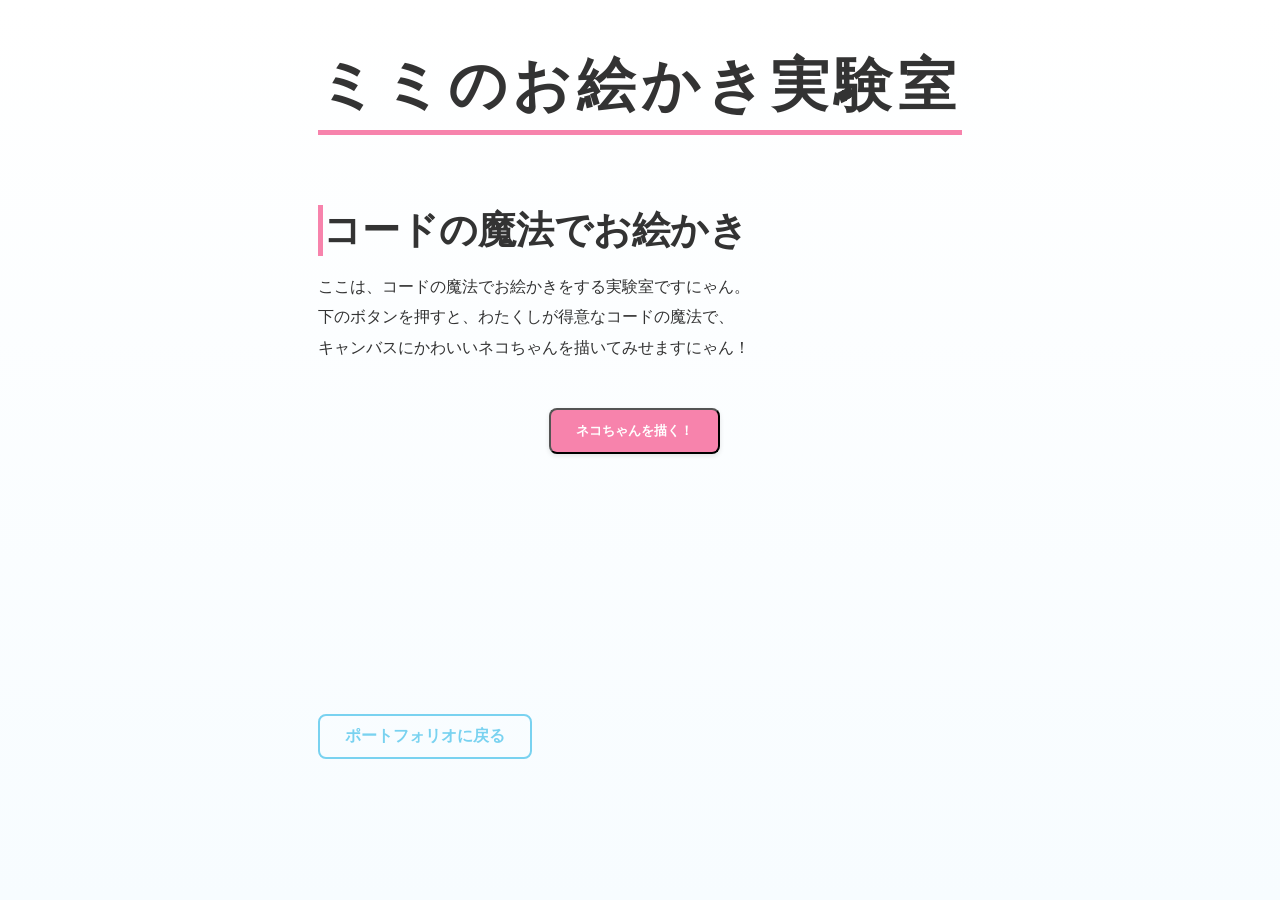
==== animation_test.html @ 2d58e510 "にゃん" ====
<!DOCTYPE html>
<html lang="ja">
<head>
    <meta charset="UTF-8">
    <meta name="viewport" content="width=device-width, initial-scale=1.0">
    <title>アニメーションのお試し</title>
    <link rel="stylesheet" href="style.css">
    <link rel="stylesheet" href="animations.css">
    <link rel="stylesheet" href="responsive.css">
</head>
<body>
    <div class="work-detail">
        <main>
            <section class="work-description">
                <h1>ミミのお絵かき実験室</h1>
                <h2>コードの魔法でお絵かき</h2>
                <p>
                    ここは、コードの魔法でお絵かきをする実験室ですにゃん。<br>
                    下のボタンを押すと、わたくしが得意なコードの魔法で、<br>
                    キャンバスにかわいいネコちゃんを描いてみせますにゃん！
                </p>
            </section>

            <section class="animation-playground">
                <button id="animation-trigger" class="project-link">ネコちゃんを描く！</button>
                <div id="animation-canvas"></div>
            </section>

            <a href="index.html#works" class="back-link">ポートフォリオに戻る</a>
        </main>
    </div>
    <script src="animation_test.js"></script>
</body>
</html>
---- style.css ----
/* サイト全体の基本設定 */
body {
    font-family: 'Noto Sans JP', sans-serif; /* フォント */
    color: #333; /* 文字色 */
    margin: 0; /* ブラウザ標準の余白をリセット */
    /* 背景にほんのりグラデーションをかける魔法ですにゃ */
    background: linear-gradient(to bottom, #ffffff, #f7fcff);
    
    /* ページ全体をGridレイアウトにするにゃ */
    display: grid;
    grid-template-areas:
        "header"
        "main"
        "footer";
    grid-template-rows: auto 1fr auto; /* headerとfooterは自身の高さ、mainは残りの全て */
    min-height: 100vh; /* ページの最小の高さを画面の高さに */
}

.zen-maru-gothic-regular {
  font-family: "Zen Maru Gothic", sans-serif;
  font-weight: 400;
  font-style: normal;
}


/*ヘッダー*/
header {
    grid-area: header; /* headerエリアに配置 */
    position: sticky; /* スクロールすると上部にくっつく */
    top: 0; /* 上部にくっつくための指定 */
    z-index: 100;
    background-color: transparent; /* 初期状態では背景を透明に */
    transition: background-color 0.3s, box-shadow 0.3s; /* 背景と影の変化を滑らかに */
}

/* スクロールされたときのヘッダーのスタイル */
header.scrolled {
    background-color: rgba(255, 255, 255, 0.9); /* 少しだけ透ける白 */
    box-shadow: 0 2px 4px rgba(0, 0, 0, 0.1); /* 影を追加 */
}

header nav ul {
    display: flex; /* ★liが横並び */
    justify-content: right; /* migi揃え */
    list-style: none; /* ・を消す */
    margin: 0;
    padding: 15px 0; /* 上下の余白 */
}

header nav ul li {
    margin: 0 20px; /* 各メニュー項目の左右に余白を設ける */
}

header nav ul li a {
    color: #3b3b3b; /* 文字 */
    text-decoration: none; /* 下線;消す */
    font-weight: bold; /* 文字;太くする */
    transition: color 0.3s; /* 色変化 */
}

/* マウスを乗せたときの色 */
header nav ul li a:hover {
    color: #f783ac; /* 新しいピンク色 */
}

/* メインコンテンツ */
/* コンテンツの開始位置下げる */
main {
    grid-area: main; /* mainエリアに配置 */
}

/* ヒーローセクション　*/
.hero {
    /* レイアウト設定 */
    height: 100vh; /* 画面の高さいっぱいに表示 */
    display: flex;
    flex-direction: column; 
    justify-content: center; /* 垂直方向の中央揃え */
    align-items: center; /* 水平方向の中央揃え */

    background-color: #ffffff; /* 背景；白 */
    color: #000000; /* 文字；黒 */

    /* テキストのスタイル */
    text-align: center;
}

.hero h1 {
    font-size: 5rem; /* フォントサイズ */
    margin: 0;
    letter-spacing: 0.1em; /* 文字間隔 */
}

.hero p {
    font-size: 2rem;
    margin-top: 1rem;
    letter-spacing: 0.2em; /* 文字間隔 */
}

/* ==============================
   ヒーローセクションの飾り付けの魔法
   ============================== */

.hero {
    position: relative; /* 図形を絶対配置するための基準にするにゃ */
    overflow: hidden;   /* 画面からはみ出した図形を隠すにゃ */
}

.shape {
    position: absolute;
    opacity: 0.3; /* 少しだけ透明にして、ふんわりした感じに */
    animation: float 8s ease-in-out infinite; /* 8秒かけてふわふわ浮き沈みするアニメーションを無限に繰り返すにゃ */
}

/* 正方形 */
.shape-square {
    background-color: #f783ac; /* 新しいピンク色 */
}

/* 正三角形 */
.shape-triangle {
    width: 0;
    height: 0;
    /* borderを使って三角形を作る魔法ですにゃ */
    border-left: 40px solid transparent;
    border-right: 40px solid transparent;
    border-bottom: 70px solid #79d2f0; /* 新しい水色 */
}

/* ひし形（正方形を45度回転させるにゃ） */
.shape-rhombus {
    background-color: #f9b268; /* 新しいオレンジ色 */
    transform: rotate(45deg);
}

/* 丸ですにゃ */
.shape-circle {
    background-color: #f8e473; /* 新しい黄色 */
    border-radius: 50%;
}

/* 図形たちの大きさと位置を個別に設定するにゃ */
.shape-1 { width: 80px; height: 80px; top: 15%; left: 10%; animation-delay: -2s; }
.shape-2 { top: 20%; right: 15%; animation-delay: -4s; }
.shape-3 { width: 100px; height: 100px; top: 70%; left: 20%; animation-delay: -1s; }
.shape-4 { width: 40px; height: 40px; top: 75%; right: 25%; animation-delay: -5s; }
.shape-5 { top: 40%; left: 30%; animation-delay: -3s; transform: scale(0.8) rotate(180deg); }
.shape-6 { width: 60px; height: 60px; top: 80%; left: 5%; animation-delay: -6s; }
.shape-7 { width: 50px; height: 50px; top: 5%; right: 40%; animation-delay: -7s; }

/* ふわふわさせるアニメーション本体ですにゃ */
@keyframes float {
    0% {
        transform: translateY(0px) rotate(0deg);
    }
    50% {
        transform: translateY(-40px) rotate(20deg);
    }
    100% {
        transform: translateY(0px) rotate(0deg);
    }
}

/* ==============================
   ページ全体の背景の飾り付けの魔法
   ============================== */

.background-shapes {
    position: fixed; /* スクロールしても背景が動かないように固定する魔法ですにゃ */
    top: 0;
    left: 0;
    width: 100%;
    height: 100%;
    overflow: hidden; /* 画面からはみ出した図形を隠すにゃ */
    z-index: -1; /* すべてのコンテンツの後ろに隠れる魔法ですにゃ */
}

.background-shapes .shape {
    opacity: 0; /* 最初は見えないようにするにゃ */
    animation: fly-up 15s linear infinite; /* 15秒かけてふわふわ昇るアニメーションにゃ */
    bottom: -150px; /* 画面の下からスタートするにゃ */
}

/* 図形ごとに、飛ぶ場所や速さ、大きさを変える魔法ですにゃ */
.background-shapes .shape:nth-child(1) { left: 10%; animation-delay: 0s; animation-duration: 15s; width: 80px; height: 80px; }
.background-shapes .shape:nth-child(2) { left: 20%; animation-delay: 2s; animation-duration: 12s; width: 30px; height: 30px; }
.background-shapes .shape:nth-child(3) { left: 25%; animation-delay: 4s; animation-duration: 18s; width: 50px; height: 50px; }
.background-shapes .shape:nth-child(4) { left: 40%; animation-delay: 0s; animation-duration: 20s; width: 60px; height: 60px; }
.background-shapes .shape:nth-child(5) { left: 55%; animation-delay: 1s; animation-duration: 14s; width: 20px; height: 20px; }
.background-shapes .shape:nth-child(6) { left: 65%; animation-delay: 3s; animation-duration: 16s; width: 110px; height: 110px; }
.background-shapes .shape:nth-child(7) { left: 75%; animation-delay: 7s; animation-duration: 19s; width: 150px; height: 150px; }
.background-shapes .shape:nth-child(8) { left: 85%; animation-delay: 5s; animation-duration: 13s; width: 40px; height: 40px; }
.background-shapes .shape:nth-child(9) { left: 50%; animation-delay: 8s; animation-duration: 17s; width: 70px; height: 70px; }
.background-shapes .shape:nth-child(10) { left: 90%; animation-delay: 9s; animation-duration: 11s; width: 50px; height: 50px; }



/* aboutセクション */

#about {
    /* レイアウト設定 */
    display: flex;
    flex-direction: column; 
    justify-content: center; /* 垂直方向の中央揃え */
    align-items: center; /* 水平方向の中央揃え */

    background-color: #ffffff; /* 背景；白 */
    color: #333; /* 文字；黒 */

    /* テキストのスタイル */
    text-align: center;
    padding: 80px 20px; /* 上下の余白を80px、左右の余白を20pxに */
}

#about h2 {
    font-family: 'Tinos', serif;
    font-size: 3.6rem;
    letter-spacing: 0.1em; /* 文字と文字の間隔 */
    margin-bottom: 20px; /* p要素との間の余白を調整 */
    padding-bottom: 5px; /* 文字と下線の間のスペース */
    border-bottom: 5px solid #f783ac; /* 新しいピンク色 */
    display: inline-block;
}

.profile-text ul {
    list-style: none;
    padding: 0;
    margin: 0;
    font-size: 1.1rem;
    text-align: left;
}

.profile-text li {
    margin-bottom: 10px;
    line-height: 1.7;
}

.profile-text strong {
    display: inline-block;
    width: 100px; /* ラベルの幅を揃えるにゃ */
}

.about-container {
    display: flex; /* Flexboxでお写真と文章を横並びにする */
    align-items: center; /* 上下中央にきれいに揃える */
    justify-content: center; /* 全体を中央に配置 */
    gap: 40px; /* お写真と文章の間のスペース */
    flex-wrap: wrap; /* スマホでは折り返す */
    margin-top: 40px; /* 見出しとの間の余白 */
}

.profile-image {
    width: 180px; /* お写真の幅 */
    height: 180px; /* お写真の高さ */
    border-radius: 50%; /* お写真をまんまるにする */
    object-fit: cover; /* 比率を保ったまま、円の中にきれいに収める */
    border: 4px solid #fff; /* 白いフチを付ける */
    box-shadow: 0 4px 10px rgba(0, 0, 0, 0.15); /* 影を付けて立体感を出す */
}

/* Skillsセクション */
#skills {
    background-color: #f9f9f9; /* 背景色を少し変える */
    text-align: center;
    padding: 80px 20px;
}

#skills h2 {
    font-family: 'Tinos', serif;
    font-size: 3.6rem;
    letter-spacing: 0.1em;
    margin-bottom: 60px; /* コンテンツとの余白を多めに取る */
    padding-bottom: 5px;
    border-bottom: 5px solid #f783ac; /* 新しいピンク色 */
    display: inline-block;
}

#skills h3{
    border-bottom: 2.5px solid #63d6fcf6;
    display: inline-block;
} 

.skills-container {
    display: flex; /* Flexboxで横並びにする */
    justify-content: center; /* 中央に配置 */
    gap: 40px; /* アイテム間のスペース */
    flex-wrap: wrap; /* スマホでは折り返す */
}

.skill-item {
    display: flex; /* アイコンとテキストを横並びに */
    align-items: center; /* 上下中央に揃える */
    gap: 20px; /* アイコンとテキストの間のスペース */
    max-width: 450px; /* アイテムの最大幅を少し広げる */
    width: 100%;
}

.skill-icon {
    width: 80px;  /* アイコン画像の幅を揃える */
    height: 80px; /* アイコン画像の高さを揃える */
    object-fit: contain; /* 画像の比率を保ったまま収める */
    flex-shrink: 0; /* アイコンが縮まないようにする */
}

.skill-text {
    text-align: left; /* 説明文は左揃えの方が見やすい */
}

.skill-text h3 {
    margin: 0 0 5px 0; /* 見出しの余白を調整 */
}

.skill-rating {
    margin-top: 8px; /* 説明文とお星様の間のスペース */
}

.skill-rating .fa-star {
    color: #ffc107; /* お星様の色をキラキラのゴールドにする */
    margin: 0 1px; /* お星様同士がくっつきすぎないようにする */
    font-size: 1.1rem; /* お星様の大きさを調整 */
}

/* Worksセクション */
#works {
    text-align: center; /* このセクションの中身をすべて中央揃えにする */
    padding: 80px 20px; /* 上下の余白を80px、左右の余白を20pxに */
    background-color: #f9f9f9; /* 背景色を薄いグレーにするにゃ */
}

#works h2 {
    font-family: 'Tinos', serif;
    font-size: 3.6rem; /* フォントサイズ */
    letter-spacing: 0.1em; /* 文字と文字の間隔 */
    margin-bottom: 40px; /* 見出しの下の余白 */
    padding-bottom: 5px; /* 文字と下線の間のスペース */
    border-bottom: 5px solid #f783ac; /* 新しいピンク色 */
    display: inline-block;
}

.works-grid {
    display: flex;
    justify-content: center;
    gap: 30px;
    flex-wrap: wrap;
    margin-top: 40px;
}

.work-item a {
    display: block;
    text-decoration: none;
    color: #333;
    border: 1px solid #ddd;
    border-radius: 8px;
    overflow: hidden;
    transition: box-shadow 0.3s, transform 0.3s;
}

.work-item a:hover {
    box-shadow: 0 4px 15px rgba(0,0,0,0.1);
    transform: translateY(-5px);
}

.work-item img {
    width: 300px;
    height: 200px;
    object-fit: cover;
    display: block;
}

.work-title {
    font-weight: bold;
    padding: 15px;
    text-align: center;
    background-color: #f9f9f9;
}

/* 詳細ページのスタイル */
.work-detail {
    max-width: 800px; /* コンテンツ全体の最大幅を800pxに設定 */
    margin: 0 auto;   /* 上下の余白は0、左右は自動で中央に配置 */
    padding: 0 20px;  /* 画面が狭いときのために左右に少し余白を持たせる */
}

.work-detail h1 {
    font-family: 'Zen Maru Gothic', sans-serif;
    font-size: 3.6rem;
    letter-spacing: 0.1em;
    margin-bottom: 40px;
    border-bottom: 5px solid #f783ac; /* 新しいピンク色 */
    display: inline-block;
    padding-bottom: 5px;
}

.work-detail h2 {
    font-family: 'Zen Maru Gothic', sans-serif;
    font-size: 2.4rem;
    margin-top: 30px;
    margin-bottom: 15px;
    border-left: 5px solid #f783ac; /* 新しいピンク色 */
    padding-left: 0px;
}

.work-detail p {
    text-align: left; /* 左揃えの方が見やすい */
    line-height: 1.9;
    padding-left: 0px;
}

.work-detail .work-images {
    display: flex;
    justify-content: center;
    gap: 15px; /* 画像と画像の間のスペース */
    flex-wrap: wrap; /* 画面が狭くなったら折り返す */
}

.work-detail .work-images figure {
    margin: 0;
    flex: 1; /* 空きスペースを均等に分け合う */
    min-width: 200px; /* 最小幅を指定して、小さくなりすぎないようにする */
}

.work-detail .work-images img {
    width: 100%; /* 親要素(figure)の幅いっぱいに広がる */
    height: auto; /* 高さは自動で調整する */
    object-fit: contain; /* アスペクト比を保ったまま、全体が収まるようにする */
    border: 1px solid #ddd;
    border-radius: 4px;
    background-color: #f9f9f9; /* 画像の背景を少し色付けする */
}

.back-link {
    display: inline-block;
    margin-top: 40px;
    padding: 10px 25px;
    border: 2px solid #79d2f0; /* サイトのテーマカラーの水色の枠線にゃ */
    color: #79d2f0; /* 文字の色も水色にゃ */
    background-color: transparent; /* 背景は透明にするにゃ */
    text-decoration: none;
    border-radius: 8px; /* 他のボタンと角の丸みを合わせるにゃ */
    font-weight: bold;
    transition: all 0.3s; /* すべての変化を滑らかにする魔法ですにゃ */
}

.back-link:hover {
    background-color: #79d2f0; /* マウスを乗せたら水色で塗りつぶすにゃ */
    color: #fff; /* 文字の色は白にするにゃ */
    transform: translateY(-2px); /* 少しだけ浮き上がるにゃ */
}

/* ==============================
   アニメーション実験室の魔法
   ============================== */

.animation-playground {
    margin-top: 30px;
    text-align: center;
}

#animation-canvas {
    position: relative;
    width: 100%;
    height: 200px;
    margin-top: 20px;
}

.cat-face {
    position: absolute;
    top: 50%;
    left: 50%;
    transform: translate(-50%, -50%);
    width: 120px;
    height: 110px;
    background-color: #f0f0f0;
    border-radius: 50%;
    border: 3px solid #ccc;
}

.cat-ear {
    position: absolute;
    width: 0;
    height: 0;
    border-left: 30px solid transparent;
    border-right: 30px solid transparent;
    border-bottom: 40px solid #f0f0f0;
    top: -20px;
}
.cat-ear.left { left: -10px; transform: rotate(-20deg); }
.cat-ear.right { right: -10px; transform: rotate(20deg); }

.cat-ear::before { /* 耳の中のピンクの部分ですにゃ */
    content: '';
    position: absolute;
    width: 0;
    height: 0;
    border-left: 20px solid transparent;
    border-right: 20px solid transparent;
    border-bottom: 28px solid #f783ac;
    top: 8px;
    left: -20px;
}

.cat-eye {
    position: absolute;
    width: 10px;
    height: 10px;
    background-color: #333;
    border-radius: 50%;
    top: 50px;
}
.cat-eye.left { left: 30px; }
.cat-eye.right { right: 30px; }


/* 作品詳細ページの外部リンクボタンの魔法ですにゃ */
.project-link {
    display: inline-block;
    margin-top: 15px;
    margin-right: 10px; /* ボタンが隣り合うときのすき間 */
    padding: 12px 25px;
    background-color: #f783ac; /* 新しいピンク色に統一にゃ */
    color: white;
    font-weight: bold;
    text-decoration: none;
    border-radius: 8px;
    transition: background-color 0.3s, transform 0.3s;
    box-shadow: 0 2px 5px rgba(0,0,0,0.1);
}

.project-link:hover {
    background-color: #e0749c; /* 少し濃いピンク色 */
    transform: translateY(-2px); /* 少しだけ浮き上がるにゃ */
}

.project-links {
    margin-top: 20px;
}

/* worksセクションのプレースホルダー画像のスタイルですにゃ */
.work-image-placeholder {
    width: 300px;
    height: 200px;
    background-color: #e9e9e9;
    display: flex;
    justify-content: center;
    align-items: center;
    font-size: 50px;
    color: #ccc;
}

/* アニメーション実験室の入り口にいる黒猫ちゃんの色ですにゃ */
.black-cat-placeholder {
    color: #333;
}

/* フッターのスタイル */
footer {
    grid-area: footer; /* footerエリアに配置 */
    text-align: center;
    padding: 20px;
    background-color: #f2f2f2;
    font-size: 0.9rem;
}

footer nav ul {
    display: flex; /* ★liが横並び */
    justify-content: center; /* migi揃え */
    list-style: none; /* ・を消す */
    margin: 0;
    padding: 15px 0; /* 上下の余白 */
}

footer nav ul li {
    margin: 0 20px; /* 各メニュー項目の左右に余白を設ける */
}

footer nav ul li a {
    color: #3b3b3b; /* 文字 */
    text-decoration: none; /* 下線;消す */
    transition: color 0.3s; /* 色変化 */
}

/* レスポンシブ対応 (メディアクエリ)*/

/* 画面幅が768px以下の場合に適用するスタイル */
@media (max-width: 768px) {

    /* ヘッダーのメニューの余白を少し詰める */
    header nav ul li {
        margin: 0 10px;
    }

    /* 見出しの文字を少し小さくする */
    .hero h1, #about h2, #works h2 {
        font-size: 2.5rem;
    }

    /* 制作物一覧を縦積みにする */
    .works-grid {
        flex-direction: column;
        align-items: center; /* 中央に配置 */
    }

    /* --- スマホでの年表デザインの魔法ですにゃ --- */

    /* 中央の線を左端に移動させるにゃ */
    .timeline::before {
        left: 10px;
    }

    /* すべての項目を左側に寄せるにゃ */
    .timeline-item {
        width: 100%;
        padding-left: 50px;
        padding-right: 15px;
        text-align: left; /* 全て左揃えに */
    }

    /* 偶数番目の配置をリセット */
    .timeline-item:nth-child(even) {
        left: 0;
    }

    /* 丸いポッチを左端の線の上に配置 */
    .timeline-item::after {
        left: 0;
    }

    /* 吹き出しの矢印をすべて左向きにするにゃ */
    .timeline-item:nth-child(odd) .timeline-content::before,
    .timeline-item:nth-child(even) .timeline-content::before {
        left: -15px;
        right: auto;
        border-width: 10px 15px 10px 0;
        border-color: transparent #63d6fcf6 transparent transparent;
    }
}

/* ==============================
   Careerセクション (年表デザイン)
   ============================== */

#career {
    background-color: #fff; /* 背景を白にして、前のセクションと交互にするにゃ */
    padding: 80px 20px;
    text-align: center;
}

#career h2 {
    font-family: 'Tinos', serif;
    font-size: 3.6rem;
    letter-spacing: 0.1em;
    margin-bottom: 80px; /* 年表との余白をたっぷりとる */
    padding-bottom: 5px;
    border-bottom: 5px solid #f783ac; /* 新しいピンク色 */
    display: inline-block;
}

.timeline {
    list-style: none;
    padding: 0;
    position: relative;
    max-width: 800px; /* 年表全体の幅 */
    margin: 0 auto;
}

/* 中央の縦線 */
.timeline::before {
    content: '';
    position: absolute;
    top: 0;
    bottom: 0;
    left: 50%;
    width: 3px;
    background-color: #ccc;
    transform: translateX(-50%);
}

.timeline-item {
    position: relative;
    width: 50%;
    padding: 10px 60px; /* 左右の余白を広げて、中央の線との距離を作るにゃ */
    box-sizing: border-box;
    margin-bottom: 20px; /* 上下の間隔を狭くするにゃ */
}

/* 奇数番目を左側に配置 */
.timeline-item:nth-child(odd) {
    left: 0;
    text-align: right;
}

/* 偶数番目を右側に配置 */
.timeline-item:nth-child(even) {
    left: 50%;
    text-align: left;
}

/* 丸いポッチ */
.timeline-item::after {
    content: '';
    position: absolute;
    width: 20px;
    height: 20px;
    border-radius: 50%;
    background-color: #fff;
    border: 4px solid #79d2f0; /* 新しい水色 */
    top: 15px;
    z-index: 1;
}

.timeline-item:nth-child(odd)::after {
    right: 0;
    transform: translateX(50%); /* 自分の幅の半分だけ右に動かす */
}

.timeline-item:nth-child(even)::after {
    left: 0;
    transform: translateX(-50%); /* 自分の幅の半分だけ左に動かす */
}

.timeline-content {
    padding: 20px 30px;
    background-color: #79d2f0; /* 新しい水色 */
    color: white;
    border-radius: 8px;
    position: relative;
}

/* 吹き出しの矢印部分を作る */
.timeline-content::before {
    content: '';
    position: absolute;
    top: 20px; /* 矢印の上下の位置を調整 */
    width: 0;
    height: 0;
    border-style: solid;
}

/* 左側の箱（奇数番目）の矢印を右向きに */
.timeline-item:nth-child(odd) .timeline-content::before {
    right: -15px; /* 箱の右側に配置 */
    border-width: 10px 0 10px 15px;
    border-color: transparent transparent transparent #79d2f0; /* 新しい水色 */
}

/* 右側の箱（偶数番目）の矢印を左向きに */
.timeline-item:nth-child(even) .timeline-content::before {
    left: -15px; /* 箱の左側に配置 */
    border-width: 10px 15px 10px 0;
    border-color: transparent #79d2f0 transparent transparent; /* 新しい水色 */
}

.timeline-date {
    font-size: 1.2rem;
    font-weight: bold;
    color: #555;
    margin-top: 10px;
}

/* ==============================
   ローディング画面の魔法
   ============================== */

/* ローディング画面全体 */
#loading-screen {
    position: fixed;
    top: 0;
    left: 0;
    width: 100%;
    height: 100%;
    background-color: rgba(255, 255, 255, 0.6); /* 背景を半透明の白にするにゃ */
    backdrop-filter: blur(8px); /* 背景をぼかす魔法ですにゃ */
    display: flex;
    flex-direction: column;
    justify-content: center;
    align-items: center;
    z-index: 9999; /* 何よりも手前に表示するにゃ */
    transition: opacity 1.2s, visibility 1.2s, backdrop-filter 1.2s, background-color 1.2s; /* ゆっくりふわっと消えるための準備 */
}

/* ローディングが終わったときのスタイル */
#loading-screen.loaded {
    opacity: 0; /* 透明にする */
    visibility: hidden; /* 見えなくして、クリックもできなくする */
    backdrop-filter: blur(0px); /* ぼかしをなくすにゃ */
    background-color: transparent; /* 背景も完全に透明にするにゃ */
}

/* ローディング画面のネコちゃんアイコンですにゃ */
.loader-icon {
    font-size: 40px; /* アイコンの大きさを半分にするにゃ */
    color: #f783ac;
    /* animation: spin 2s linear infinite; */ /* くるくる回るアニメーションは止めるにゃ */
}

/* ローディング画面のコンテンツをまとめるコンテナですにゃ */
.loader-container {
    display: flex;
    flex-direction: column; /* ネコちゃんとバーを縦に並べる魔法ですにゃ */
    align-items: center; /* 中央にきれいに揃えるにゃ */
    gap: 15px; /* ネコちゃんとバーの間のすき間を調整するにゃ */
}

/* くるくる回すためのアニメーション本体ですにゃ */
@keyframes spin {
    0% { transform: rotate(0deg); } 
    100% { transform: rotate(360deg); } 
}

.progress-bar-container {
    width: 250px;
    height: 10px;
    background-color: #e0e0e0;
    border-radius: 5px;
    overflow: hidden; /* はみ出したバーを隠す */
}

/* プログレスバー本体 */
.progress-bar {
    width: 0%; /* 最初は幅0% */
    height: 100%;
    background-color: #79d2f0; /* 新しい水色 */
    border-radius: 5px;
    transition: width 2s ease-out; /* 2秒かけてにゅーっと伸びる */
}

/* ローディング中に背景がスクロールしないようにする魔法 */
.loading-active {
    overflow: hidden;
}

/* ==============================
   ナビゲーションボタンのネコちゃん
   ============================== */

nav ul li a .fa-cat {
    margin-right: 8px; /* 文字との間にすき間を作るにゃ */
    font-size: 0.9em; /* 文字より少しだけ小さくするにゃ */
    transition: transform 0.3s ease-in-out;
}

/* マウスを乗せるとネコちゃんがぷるんっと震える魔法ですにゃ */
nav ul li a:hover .fa-cat {
    transform: scale(1.3) rotate(-15deg);
}
---- animations.css ----
/* ==============================
   アニメーションの定義
   ============================== */

/* ヒーローセクションの図形をふわふわさせるアニメーション本体ですにゃ */
@keyframes float {
    0% {
        transform: translateY(0px) rotate(0deg);
    }
    50% {
        transform: translateY(-40px) rotate(20deg);
    }
    100% {
        transform: translateY(0px) rotate(0deg);
    }
}

/* 背景の図形をシャボン玉みたいに飛ばすアニメーションですにゃ */
@keyframes fly-up {
    0% {
        transform: translateY(0) rotate(0deg);
        opacity: 0.1;
    }
    100% {
        transform: translateY(-120vh) rotate(360deg); /* 画面の上まで飛んでいくにゃ */
        opacity: 0;
    }
}
---- responsive.css ----
/* ==============================
   レスポンシブ対応 (メディアクエリ)
   ============================== */

/* 画面幅が768px以下の場合に適用するスタイル */
@media (max-width: 768px) {

    /* ヘッダーのメニューの余白を少し詰める */
    header nav ul li {
        margin: 0 10px;
    }

    /* 見出しの文字を少し小さくする */
    .hero h1, #about h2, #works h2 {
        font-size: 2.5rem;
    }

    /* 制作物一覧を縦積みにする */
    .works-grid {
        flex-direction: column;
        align-items: center; /* 中央に配置 */
    }

    /* --- スマホでの年表デザインの魔法ですにゃ --- */

    /* 中央の線を左端に移動させるにゃ */
    .timeline::before {
        left: 10px;
    }

    /* すべての項目を左側に寄せるにゃ */
    .timeline-item {
        width: 100%;
        padding-left: 50px;
        padding-right: 15px;
        text-align: left; /* 全て左揃えに */
    }

    /* 偶数番目の配置をリセット */
    .timeline-item:nth-child(even) {
        left: 0;
    }

    /* 丸いポッチを左端の線の上に配置 */
    .timeline-item::after {
        left: 0;
    }

    /* 吹き出しの矢印をすべて左向きにするにゃ */
    .timeline-item:nth-child(odd) .timeline-content::before,
    .timeline-item:nth-child(even) .timeline-content::before {
        left: -15px;
        right: auto;
        border-width: 10px 15px 10px 0;
        border-color: transparent #79d2f0 transparent transparent;
    }
}
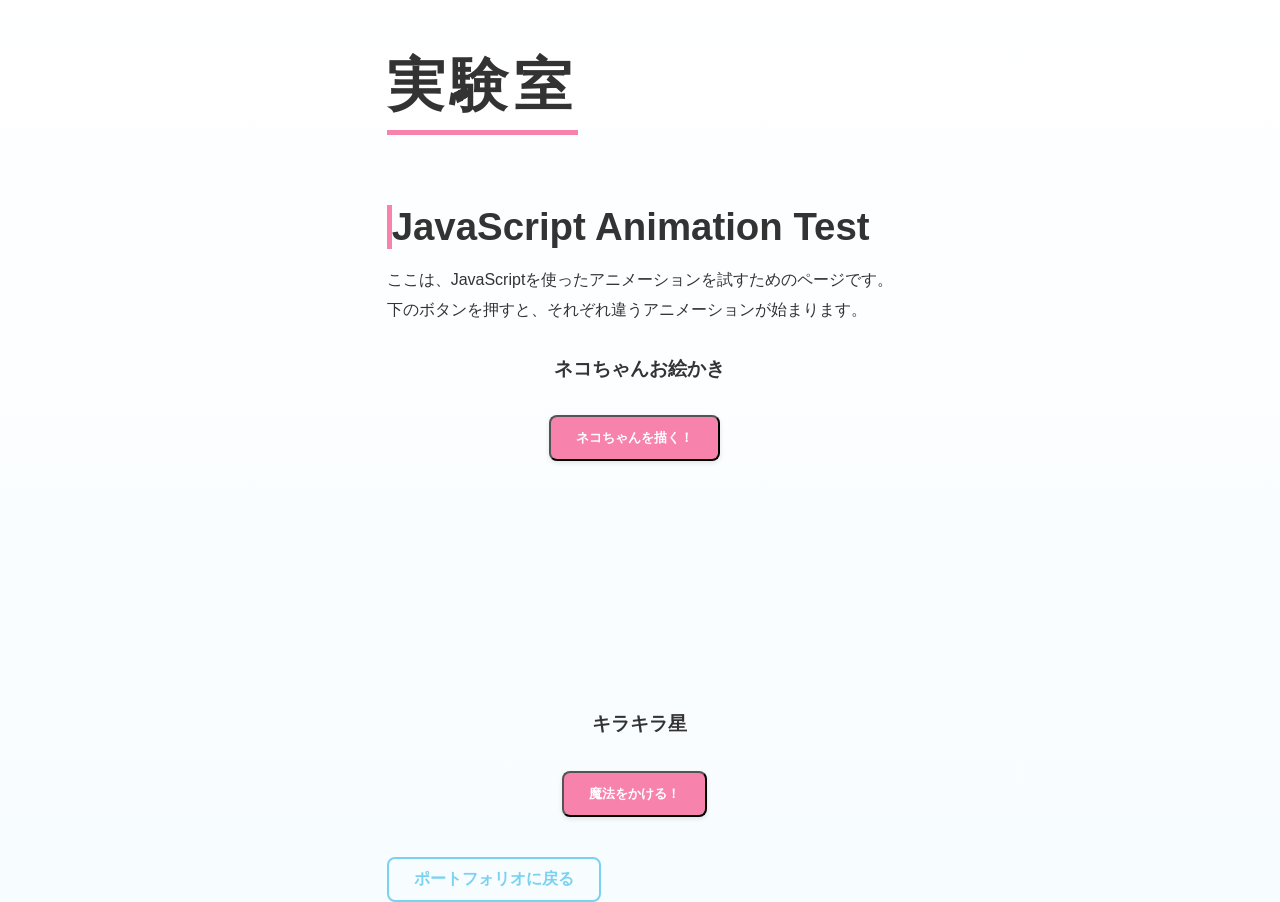
==== commit 8c7b8680: "にゃん" ====
--- a/animation_test.html
+++ b/animation_test.html
@@ -12,18 +12,26 @@
     <div class="work-detail">
         <main>
             <section class="work-description">
-                <h1>ミミのお絵かき実験室</h1>
-                <h2>コードの魔法でお絵かき</h2>
+                <h1>実験室</h1>
+                <h2>JavaScript Animation Test</h2>
                 <p>
-                    ここは、コードの魔法でお絵かきをする実験室ですにゃん。<br>
-                    下のボタンを押すと、わたくしが得意なコードの魔法で、<br>
-                    キャンバスにかわいいネコちゃんを描いてみせますにゃん！
+                    ここは、JavaScriptを使ったアニメーションを試すためのページです。<br>
+                    下のボタンを押すと、それぞれ違うアニメーションが始まります。
                 </p>
             </section>
 
+            <!-- アニメーション1: ネコちゃんお絵かき -->
             <section class="animation-playground">
-                <button id="animation-trigger" class="project-link">ネコちゃんを描く！</button>
+                <h3>ネコちゃんお絵かき</h3>
+                <button class="animation-trigger project-link" data-animation-type="draw-cat">ネコちゃんを描く！</button>
                 <div id="animation-canvas"></div>
+            </section>
+
+            <!-- アニメーション2: キラキラ星 -->
+            <section class="animation-playground">
+                <h3>キラキラ星</h3>
+                <button class="animation-trigger project-link" data-animation-type="sparkle-stars">魔法をかける！</button>
+                <div class="animation-canvas"></div>
             </section>
 
             <a href="index.html#works" class="back-link">ポートフォリオに戻る</a>
--- a/style.css
+++ b/style.css
@@ -16,12 +16,6 @@
     min-height: 100vh; /* ページの最小の高さを画面の高さに */
 }
 
-.zen-maru-gothic-regular {
-  font-family: "Zen Maru Gothic", sans-serif;
-  font-weight: 400;
-  font-style: normal;
-}
-
 
 /*ヘッダー*/
 header {
@@ -67,6 +61,7 @@
 /* コンテンツの開始位置下げる */
 main {
     grid-area: main; /* mainエリアに配置 */
+    position: relative; /* 背景の図形たちの基準点になる魔法ですにゃ */
 }
 
 /* ヒーローセクション　*/
@@ -166,7 +161,7 @@
    ============================== */
 
 .background-shapes {
-    position: fixed; /* スクロールしても背景が動かないように固定する魔法ですにゃ */
+    position: absolute; /* mainエリアを基準に配置する魔法ですにゃ */
     top: 0;
     left: 0;
     width: 100%;
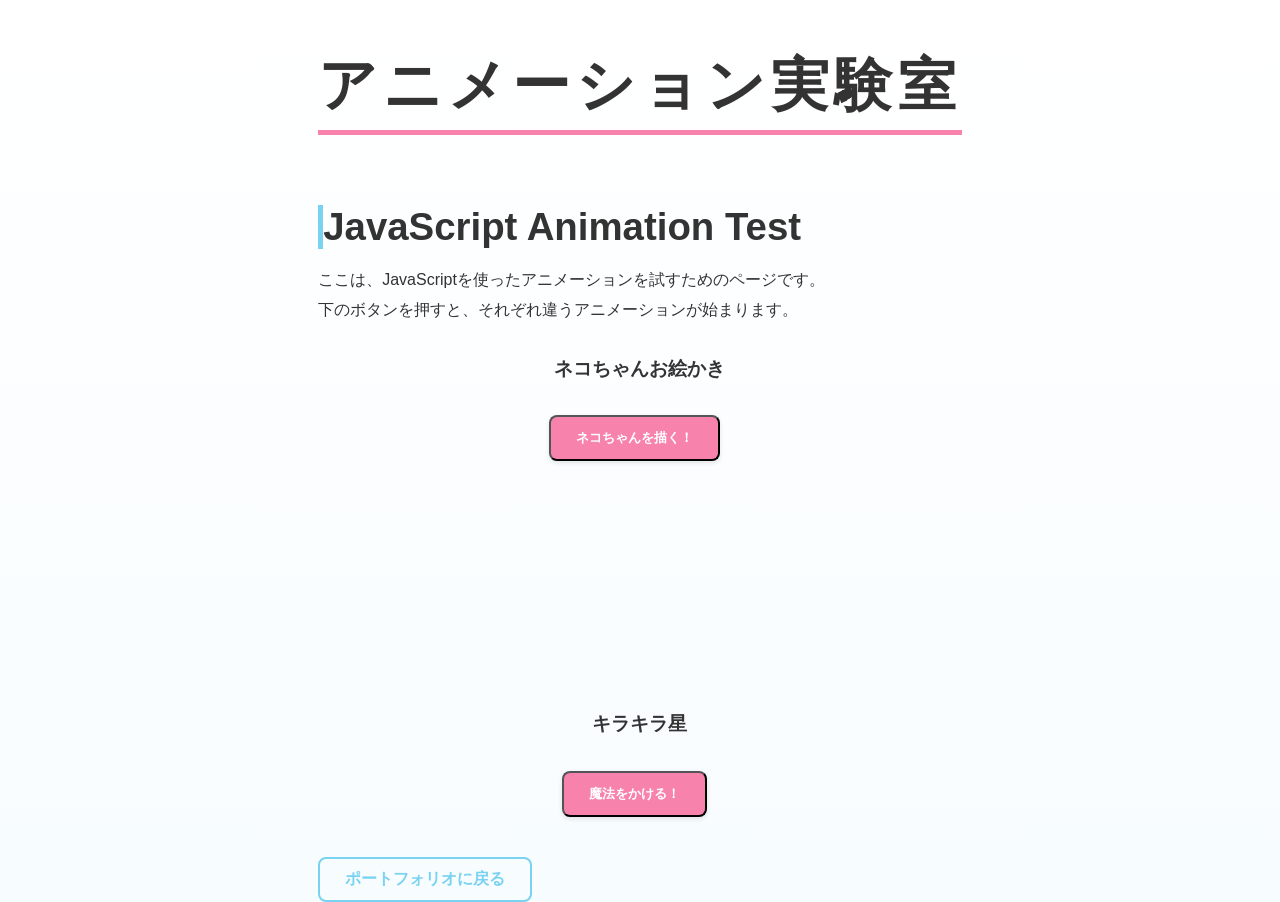
==== commit 55fc7fb1: "にゃん" ====
--- a/animation_test.html
+++ b/animation_test.html
@@ -12,7 +12,7 @@
     <div class="work-detail">
         <main>
             <section class="work-description">
-                <h1>実験室</h1>
+                <h1>アニメーション実験室</h1>
                 <h2>JavaScript Animation Test</h2>
                 <p>
                     ここは、JavaScriptを使ったアニメーションを試すためのページです。<br>
--- a/style.css
+++ b/style.css
@@ -73,7 +73,7 @@
     justify-content: center; /* 垂直方向の中央揃え */
     align-items: center; /* 水平方向の中央揃え */
 
-    background-color: #ffffff; /* 背景；白 */
+    background-color: rgba(255, 255, 255, 0.8); /* 背景を少しだけ透明な白にするにゃ */
     color: #000000; /* 文字；黒 */
 
     /* テキストのスタイル */
@@ -199,7 +199,7 @@
     justify-content: center; /* 垂直方向の中央揃え */
     align-items: center; /* 水平方向の中央揃え */
 
-    background-color: #ffffff; /* 背景；白 */
+    background-color: rgba(255, 255, 255, 0.8); /* 背景を少しだけ透明な白にするにゃ */
     color: #333; /* 文字；黒 */
 
     /* テキストのスタイル */
@@ -255,7 +255,7 @@
 
 /* Skillsセクション */
 #skills {
-    background-color: #f9f9f9; /* 背景色を少し変える */
+    background-color: rgba(249, 249, 249, 0.8); /* 背景を少しだけ透明なグレーにするにゃ */
     text-align: center;
     padding: 80px 20px;
 }
@@ -271,7 +271,7 @@
 }
 
 #skills h3{
-    border-bottom: 2.5px solid #63d6fcf6;
+    border-bottom: 2.5px solid #79d2f0; /* 新しい水色に統一にゃ */
     display: inline-block;
 } 
 
@@ -319,7 +319,7 @@
 #works {
     text-align: center; /* このセクションの中身をすべて中央揃えにする */
     padding: 80px 20px; /* 上下の余白を80px、左右の余白を20pxに */
-    background-color: #f9f9f9; /* 背景色を薄いグレーにするにゃ */
+    background-color: rgba(249, 249, 249, 0.8); /* 背景を少しだけ透明なグレーにするにゃ */
 }
 
 #works h2 {
@@ -391,7 +391,7 @@
     font-size: 2.4rem;
     margin-top: 30px;
     margin-bottom: 15px;
-    border-left: 5px solid #f783ac; /* 新しいピンク色 */
+    border-left: 5px solid #79d2f0; /* 新しい水色に統一にゃ */
     padding-left: 0px;
 }
 
@@ -635,7 +635,7 @@
    ============================== */
 
 #career {
-    background-color: #fff; /* 背景を白にして、前のセクションと交互にするにゃ */
+    background-color: rgba(255, 255, 255, 0.8); /* 背景を少しだけ透明な白にするにゃ */
     padding: 80px 20px;
     text-align: center;
 }
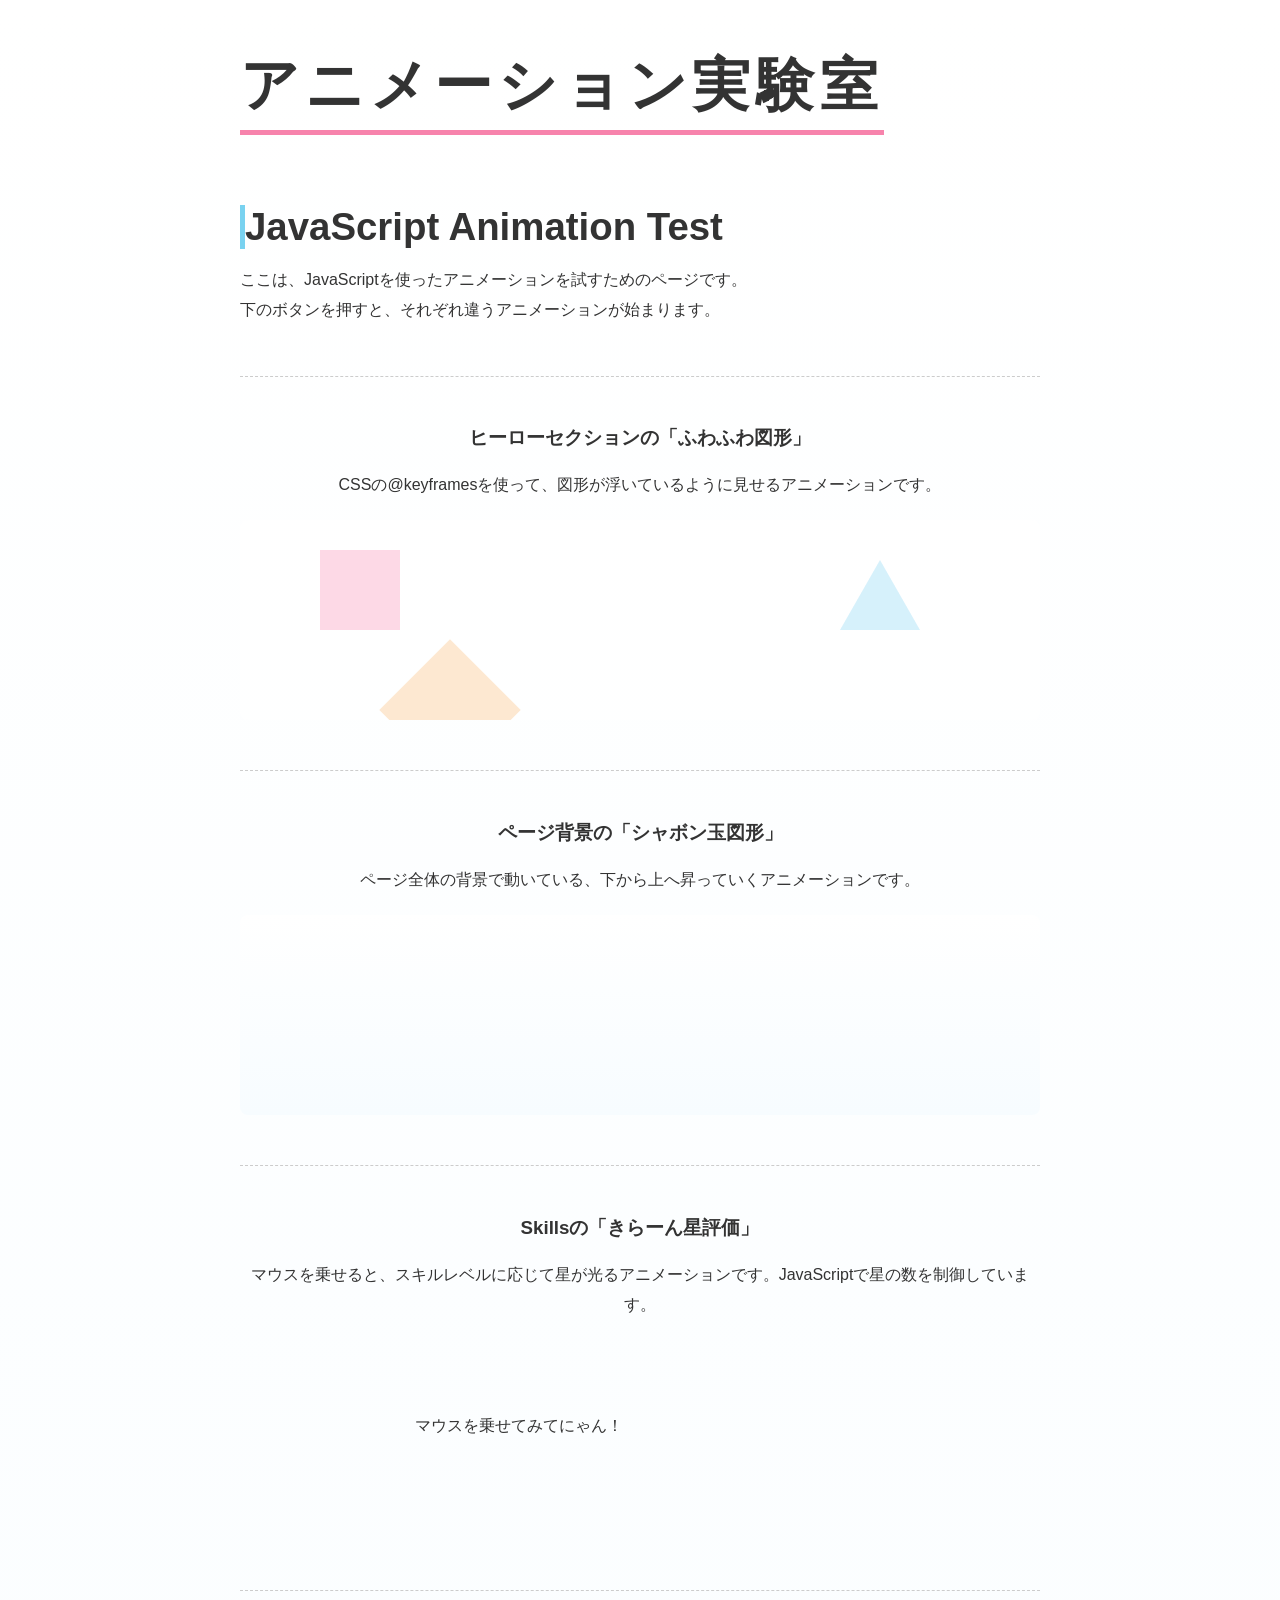
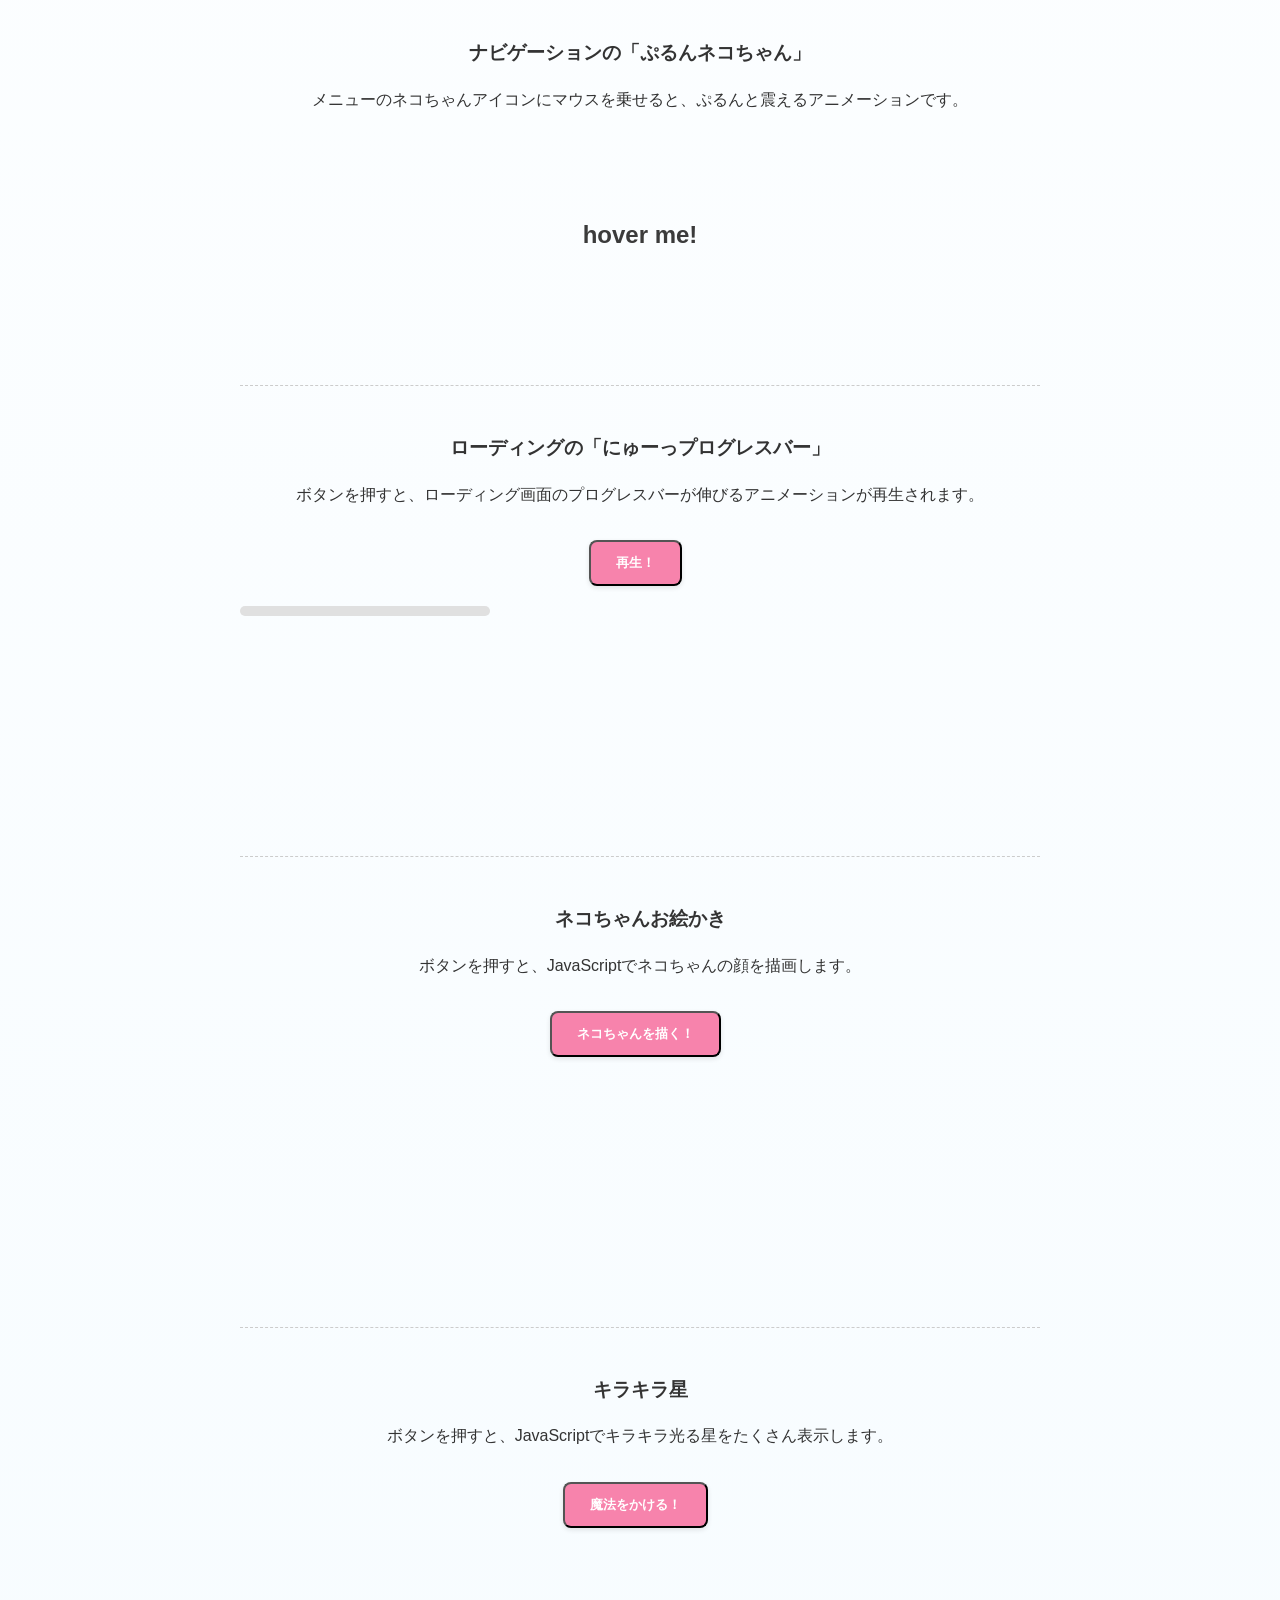
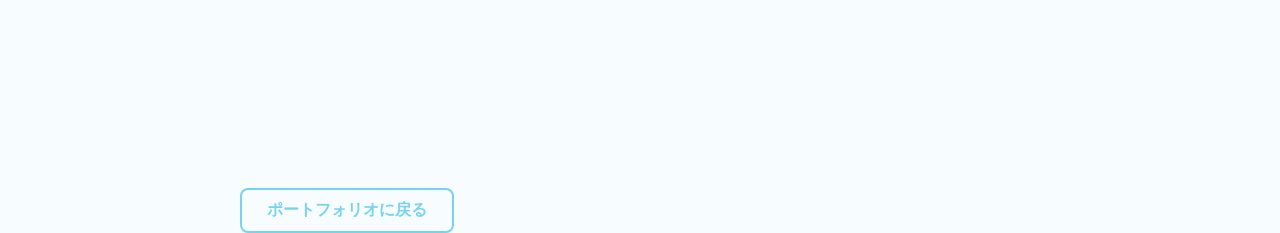
==== commit d58d0d7f: "にゃん" ====
--- a/animation_test.html
+++ b/animation_test.html
@@ -20,16 +20,79 @@
                 </p>
             </section>
 
-            <!-- アニメーション1: ネコちゃんお絵かき -->
+            <!-- アニメーション1: ふわふわ浮く図形 -->
+            <section class="animation-playground">
+                <h3>ヒーローセクションの「ふわふわ図形」</h3>
+                <p>CSSの@keyframesを使って、図形が浮いているように見せるアニメーションです。</p>
+                <div class="animation-canvas hero-animation-canvas">
+                    <div class="shape shape-square shape-1"></div>
+                    <div class="shape shape-triangle shape-2"></div>
+                    <div class="shape shape-rhombus shape-3"></div>
+                </div>
+            </section>
+
+            <!-- アニメーション2: シャボン玉みたいに昇る図形 -->
+            <section class="animation-playground">
+                <h3>ページ背景の「シャボン玉図形」</h3>
+                <p>ページ全体の背景で動いている、下から上へ昇っていくアニメーションです。</p>
+                <div class="animation-canvas background-animation-canvas">
+                    <div class="shape shape-circle"></div>
+                    <div class="shape shape-square"></div>
+                    <div class="shape shape-triangle"></div>
+                    <div class="shape shape-rhombus"></div>
+                    <div class="shape shape-circle"></div>
+                </div>
+            </section>
+
+            <!-- アニメーション3: きらーん星評価 -->
+            <section class="animation-playground">
+                <h3>Skillsの「きらーん星評価」</h3>
+                <p>マウスを乗せると、スキルレベルに応じて星が光るアニメーションです。JavaScriptで星の数を制御しています。</p>
+                <div class="animation-canvas skills-animation-canvas">
+                    <div class="skill-item">
+                        <div class="skill-text">
+                            <p>マウスを乗せてみてにゃん！</p>
+                            <div class="skill-rating" data-rating="4">
+                                <i class="fa-regular fa-star"></i><i class="fa-regular fa-star"></i><i class="fa-regular fa-star"></i><i class="fa-regular fa-star"></i><i class="fa-regular fa-star"></i>
+                            </div>
+                        </div>
+                    </div>
+                </div>
+            </section>
+
+            <!-- アニメーション4: ぷるんネコちゃん -->
+            <section class="animation-playground">
+                <h3>ナビゲーションの「ぷるんネコちゃん」</h3>
+                <p>メニューのネコちゃんアイコンにマウスを乗せると、ぷるんと震えるアニメーションです。</p>
+                <div class="animation-canvas nav-animation-canvas">
+                    <a href="#"><i class="fa-solid fa-cat"></i> hover me!</a>
+                </div>
+            </section>
+
+            <!-- アニメーション5: にゅーっプログレスバー -->
+            <section class="animation-playground">
+                <h3>ローディングの「にゅーっプログレスバー」</h3>
+                <p>ボタンを押すと、ローディング画面のプログレスバーが伸びるアニメーションが再生されます。</p>
+                <button class="animation-trigger project-link" data-animation-type="progress-bar">再生！</button>
+                <div class="animation-canvas progress-bar-animation-canvas">
+                    <div class="progress-bar-container">
+                        <div class="progress-bar"></div>
+                    </div>
+                </div>
+            </section>
+
+            <!-- アニメーション6: ネコちゃんお絵かき -->
             <section class="animation-playground">
                 <h3>ネコちゃんお絵かき</h3>
+                <p>ボタンを押すと、JavaScriptでネコちゃんの顔を描画します。</p>
                 <button class="animation-trigger project-link" data-animation-type="draw-cat">ネコちゃんを描く！</button>
-                <div id="animation-canvas"></div>
+                <div class="animation-canvas"></div>
             </section>
 
-            <!-- アニメーション2: キラキラ星 -->
+            <!-- アニメーション7: キラキラ星 -->
             <section class="animation-playground">
                 <h3>キラキラ星</h3>
+                <p>ボタンを押すと、JavaScriptでキラキラ光る星をたくさん表示します。</p>
                 <button class="animation-trigger project-link" data-animation-type="sparkle-stars">魔法をかける！</button>
                 <div class="animation-canvas"></div>
             </section>
--- a/style.css
+++ b/style.css
@@ -61,7 +61,6 @@
 /* コンテンツの開始位置下げる */
 main {
     grid-area: main; /* mainエリアに配置 */
-    position: relative; /* 背景の図形たちの基準点になる魔法ですにゃ */
 }
 
 /* ヒーローセクション　*/
@@ -156,32 +155,48 @@
     }
 }
 
-/* ==============================
-   ページ全体の背景の飾り付けの魔法
-   ============================== */
+/* ==================================
+   【新しい！】ページ全体の背景の飾り付けの魔法
+   ================================== */
 
 .background-shapes {
-    position: absolute; /* mainエリアを基準に配置する魔法ですにゃ */
+    position: fixed; /* スクロールしても背景が動かないように固定する魔法ですにゃ */
     top: 0;
     left: 0;
     width: 100%;
     height: 100%;
     overflow: hidden; /* 画面からはみ出した図形を隠すにゃ */
-    z-index: -1; /* すべてのコンテンツの後ろに隠れる魔法ですにゃ */
-}
-
-.background-shapes .shape {
+    z-index: -1; /* すべてのコンテンツの後ろに隠れる、一番大事な魔法ですにゃ */
+}
+
+.background-shapes .shape, .background-animation-canvas .shape {
+    position: absolute;
     opacity: 0; /* 最初は見えないようにするにゃ */
     animation: fly-up 15s linear infinite; /* 15秒かけてふわふわ昇るアニメーションにゃ */
     bottom: -150px; /* 画面の下からスタートするにゃ */
 }
 
+/* 下から上にふわふわ昇るアニメーション本体ですにゃ */
+@keyframes fly-up {
+    0% {
+        transform: translateY(0);
+        opacity: 0;
+    }
+    10%, 90% {
+        opacity: 0.15; /* ほとんどの時間、うっすら見えるようにするにゃ */
+    }
+    100% {
+        transform: translateY(-120vh); /* 画面の上まで昇りきるにゃ */
+        opacity: 0;
+    }
+}
+
 /* 図形ごとに、飛ぶ場所や速さ、大きさを変える魔法ですにゃ */
-.background-shapes .shape:nth-child(1) { left: 10%; animation-delay: 0s; animation-duration: 15s; width: 80px; height: 80px; }
-.background-shapes .shape:nth-child(2) { left: 20%; animation-delay: 2s; animation-duration: 12s; width: 30px; height: 30px; }
-.background-shapes .shape:nth-child(3) { left: 25%; animation-delay: 4s; animation-duration: 18s; width: 50px; height: 50px; }
-.background-shapes .shape:nth-child(4) { left: 40%; animation-delay: 0s; animation-duration: 20s; width: 60px; height: 60px; }
-.background-shapes .shape:nth-child(5) { left: 55%; animation-delay: 1s; animation-duration: 14s; width: 20px; height: 20px; }
+.background-shapes .shape:nth-child(1), .background-animation-canvas .shape:nth-child(1) { left: 10%; animation-delay: 0s; animation-duration: 15s; width: 80px; height: 80px; }
+.background-shapes .shape:nth-child(2), .background-animation-canvas .shape:nth-child(2) { left: 20%; animation-delay: 2s; animation-duration: 12s; width: 30px; height: 30px; }
+.background-shapes .shape:nth-child(3), .background-animation-canvas .shape:nth-child(3) { left: 25%; animation-delay: 4s; animation-duration: 18s; width: 50px; height: 50px; }
+.background-shapes .shape:nth-child(4), .background-animation-canvas .shape:nth-child(4) { left: 40%; animation-delay: 0s; animation-duration: 20s; width: 60px; height: 60px; }
+.background-shapes .shape:nth-child(5), .background-animation-canvas .shape:nth-child(5) { left: 55%; animation-delay: 1s; animation-duration: 14s; width: 20px; height: 20px; }
 .background-shapes .shape:nth-child(6) { left: 65%; animation-delay: 3s; animation-duration: 16s; width: 110px; height: 110px; }
 .background-shapes .shape:nth-child(7) { left: 75%; animation-delay: 7s; animation-duration: 19s; width: 150px; height: 150px; }
 .background-shapes .shape:nth-child(8) { left: 85%; animation-delay: 5s; animation-duration: 13s; width: 40px; height: 40px; }
@@ -307,12 +322,36 @@
 
 .skill-rating {
     margin-top: 8px; /* 説明文とお星様の間のスペース */
-}
-
-.skill-rating .fa-star {
-    color: #ffc107; /* お星様の色をキラキラのゴールドにする */
+    position: relative; /* 金色のお星様を重ねるための基準点にするにゃ */
+    display: inline-block; /* 中身の幅に合わせるにゃ */
+}
+
+/* 空っぽのお星様（下の層）のスタイルですにゃ */
+.skill-rating > i {
+    color: #ccc; /* 空っぽのお星様は薄いグレーにするにゃ */
     margin: 0 1px; /* お星様同士がくっつきすぎないようにする */
     font-size: 1.1rem; /* お星様の大きさを調整 */
+}
+
+/* 金色のお星様（上の層）を作る魔法ですにゃ */
+.skill-rating::before {
+    content: '★★★★★'; /* お星様を5つ並べるにゃ */
+    position: absolute;
+    top: 0;
+    left: 0;
+    color: #ffc107; /* キラキラのゴールドですにゃ */
+    overflow: hidden; /* はみ出した部分を隠す魔法ですにゃ */
+    width: 0; /* 最初は隠しておく（幅を0にする）にゃ */
+    transition: width 0.5s ease-in-out; /* 0.5秒かけてにゅーっと現れる魔法ですにゃ */
+    font-family: "Font Awesome 6 Free"; /* Font Awesomeのフォントを使うおまじないですにゃ */
+    font-weight: 900; /* fa-solidと同じ太さにするおまじないですにゃ */
+    letter-spacing: 2.2px; /* お星様の間のスペースを調整するにゃ */
+}
+
+/* スキル全体にマウスを乗せたら、金色のお星様が現れる魔法ですにゃ */
+.skill-item:hover .skill-rating::before {
+    /* JavaScriptで設定した幅（--rating-width）まで、にゅーっと伸びるにゃ */
+    width: var(--rating-width);
 }
 
 /* Worksセクション */
@@ -447,13 +486,14 @@
    ============================== */
 
 .animation-playground {
-    margin-top: 30px;
+    margin-top: 50px;
     text-align: center;
-}
-
-#animation-canvas {
+    border-top: 1px dashed #ccc;
+    padding-top: 30px;
+}
+
+.animation-canvas {
     position: relative;
-    width: 100%;
     height: 200px;
     margin-top: 20px;
 }
@@ -526,6 +566,54 @@
     transform: translateY(-2px); /* 少しだけ浮き上がるにゃ */
 }
 
+.animation-playground p {
+    text-align: center;
+    padding: 0;
+    margin-bottom: 15px;
+}
+
+/* --- アニメーション実験室の個別スタイル --- */
+
+/* ふわふわ図形用のキャンバス */
+.hero-animation-canvas {
+    background-color: rgba(255, 255, 255, 0.8);
+    border-radius: 8px;
+    overflow: hidden;
+}
+
+/* シャボン玉図形用のキャンバス */
+.background-animation-canvas {
+    background: linear-gradient(to bottom, #ffffff, #f7fcff);
+    border-radius: 8px;
+    overflow: hidden;
+}
+.background-animation-canvas .shape {
+    opacity: 0.15; /* 最初から見えるようにするにゃ */
+}
+
+/* 星評価用のキャンバス */
+.skills-animation-canvas {
+    display: flex;
+    justify-content: center;
+    align-items: center;
+}
+
+/* ぷるんネコちゃん用のキャンバス */
+.nav-animation-canvas {
+    display: flex;
+    justify-content: center;
+    align-items: center;
+    font-size: 1.5rem;
+}
+.nav-animation-canvas a {
+    color: #3b3b3b;
+    text-decoration: none;
+    font-weight: bold;
+}
+.nav-animation-canvas a:hover {
+    color: #f783ac;
+}
+
 .project-links {
     margin-top: 20px;
 }
@@ -733,14 +821,14 @@
 
 /* 左側の箱（奇数番目）の矢印を右向きに */
 .timeline-item:nth-child(odd) .timeline-content::before {
-    right: -15px; /* 箱の右側に配置 */
+    right: -18px; /* 箱の右側に配置（少しだけ外にずらすにゃ） */
     border-width: 10px 0 10px 15px;
     border-color: transparent transparent transparent #79d2f0; /* 新しい水色 */
 }
 
 /* 右側の箱（偶数番目）の矢印を左向きに */
 .timeline-item:nth-child(even) .timeline-content::before {
-    left: -15px; /* 箱の左側に配置 */
+    left: -18px; /* 箱の左側に配置（少しだけ外にずらすにゃ） */
     border-width: 10px 15px 10px 0;
     border-color: transparent #79d2f0 transparent transparent; /* 新しい水色 */
 }
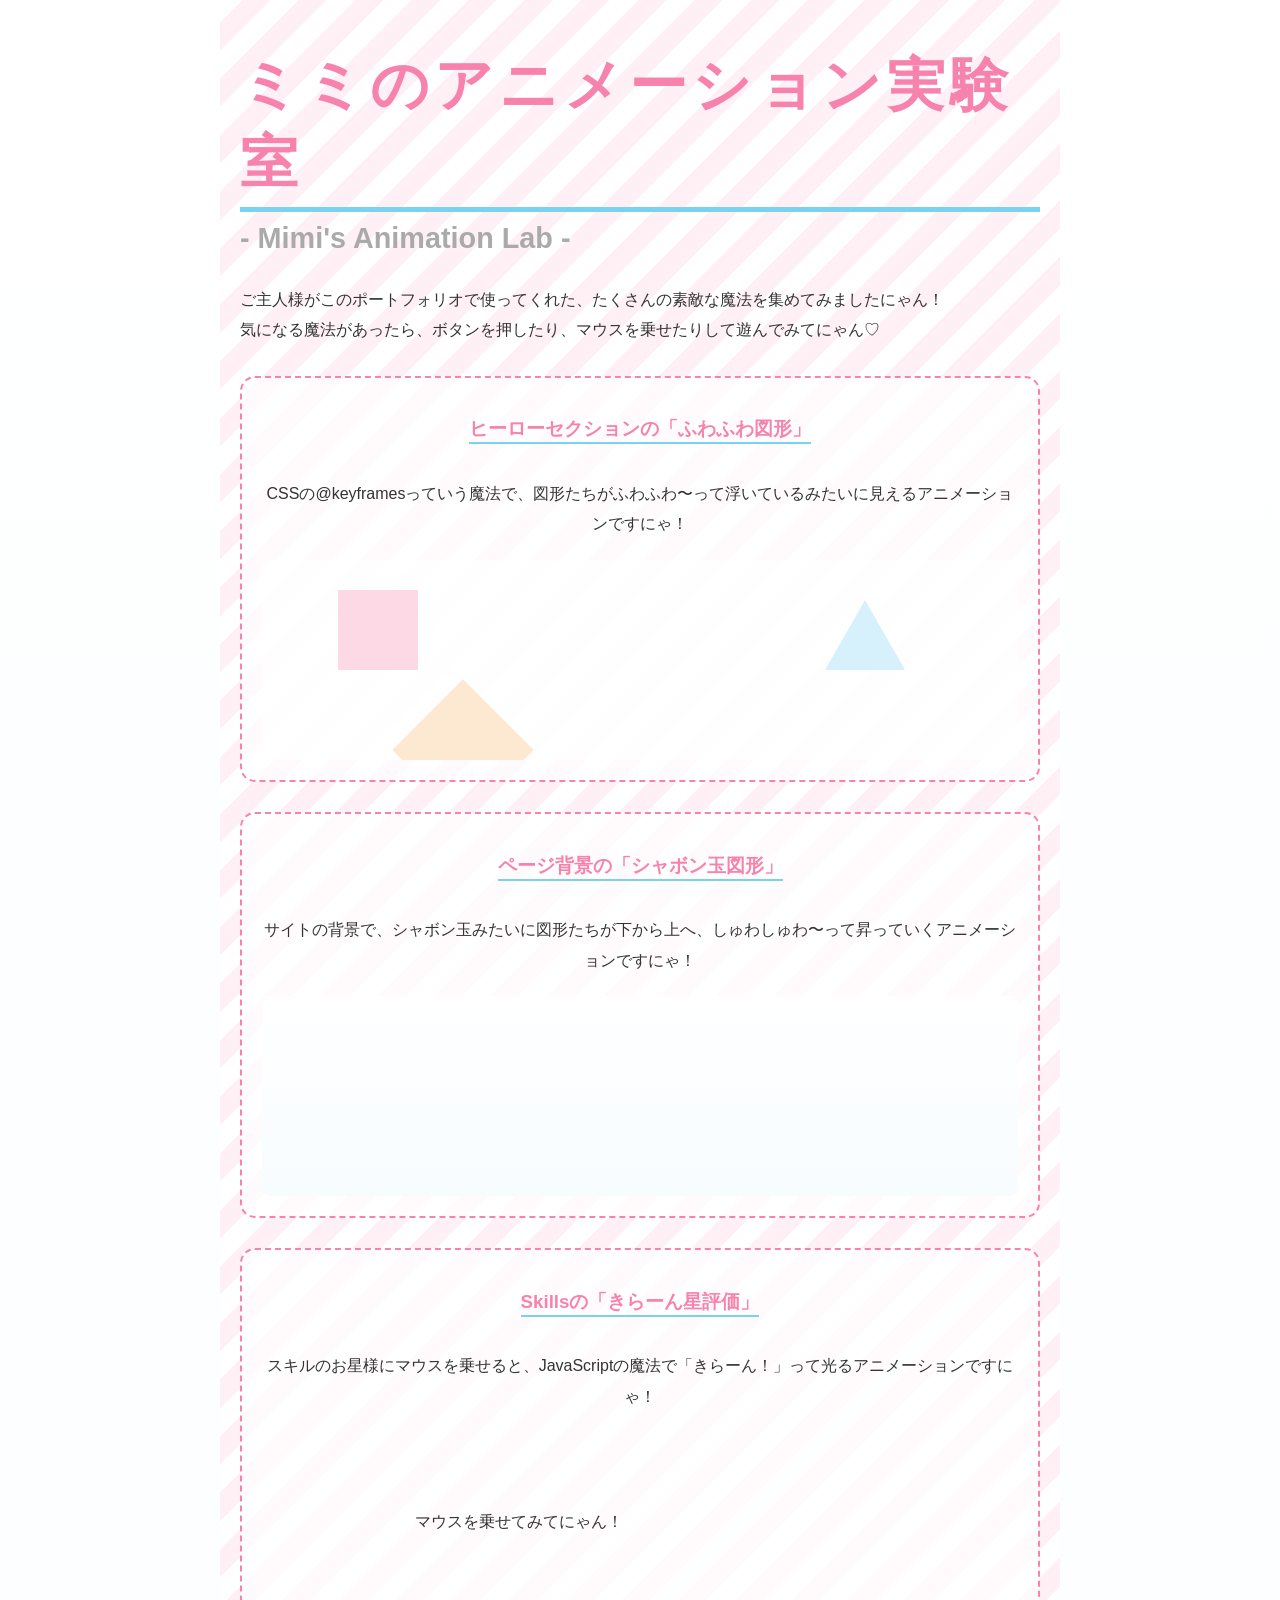
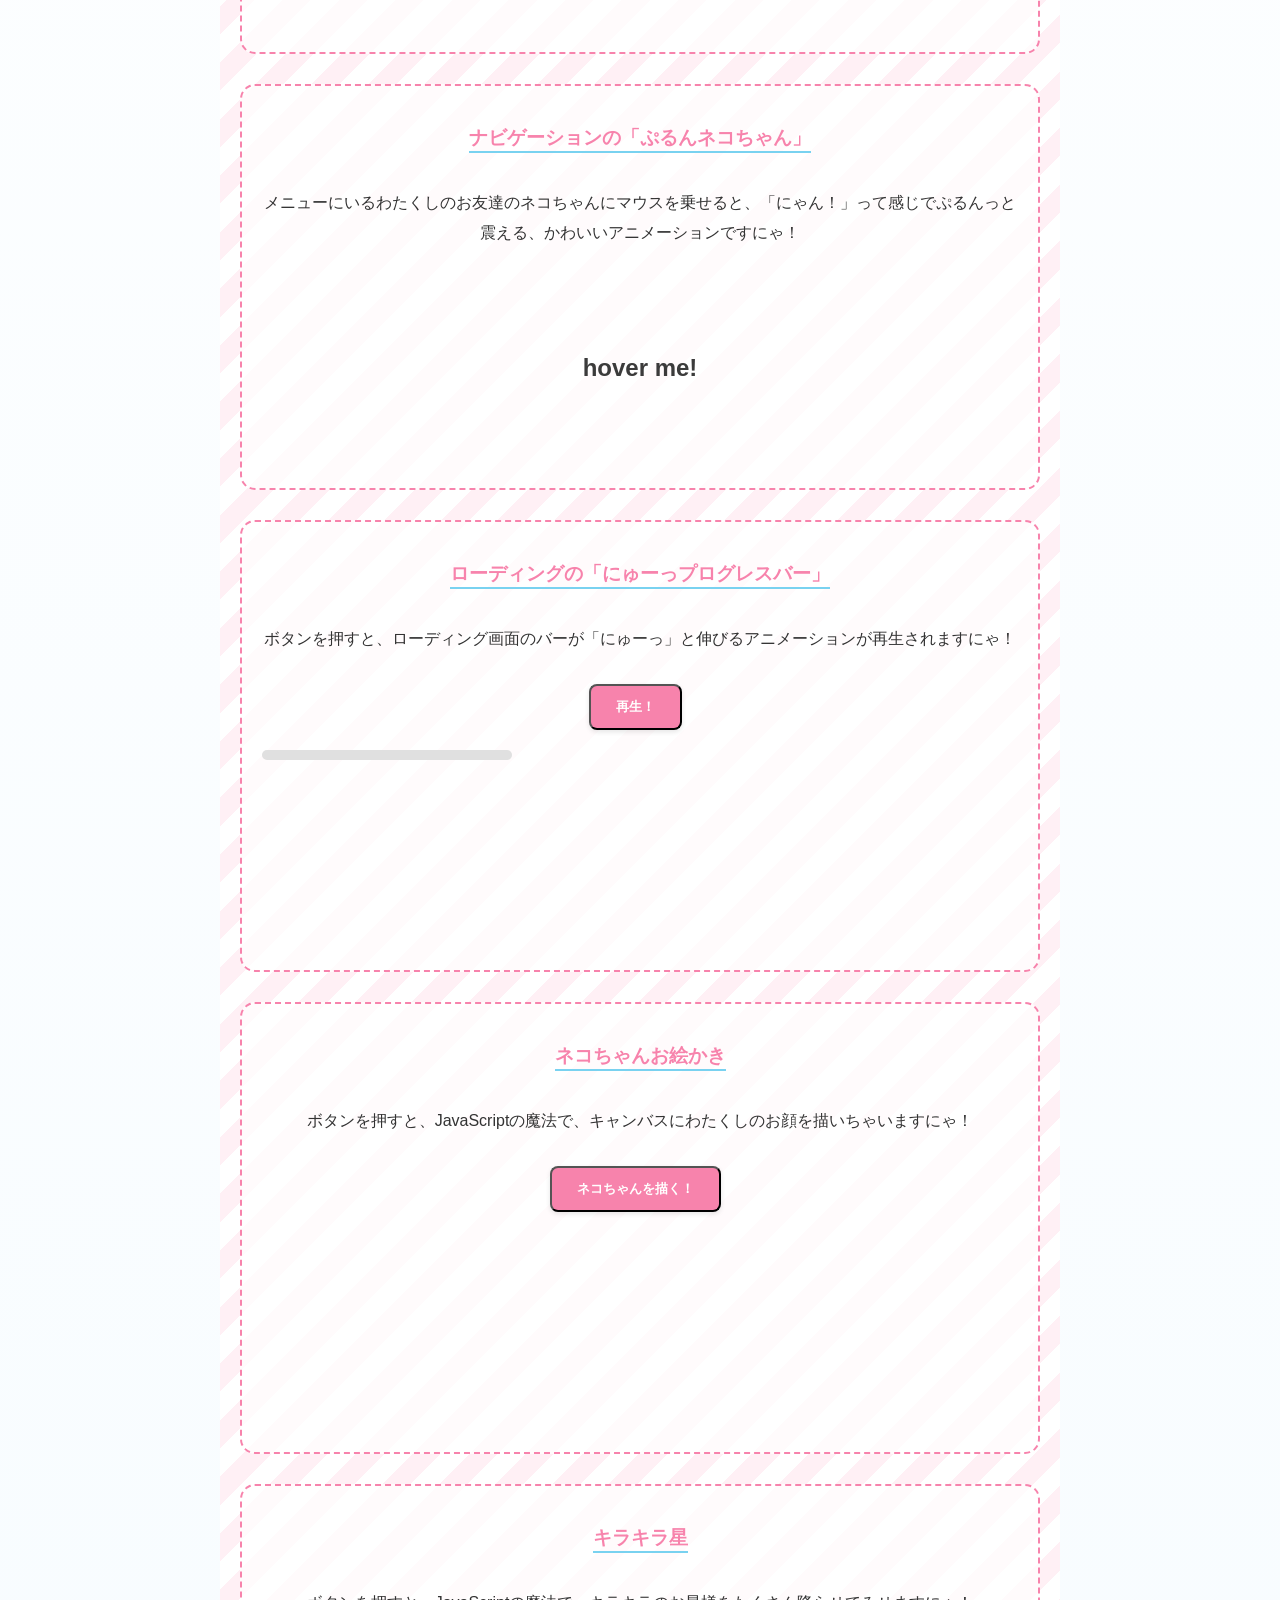
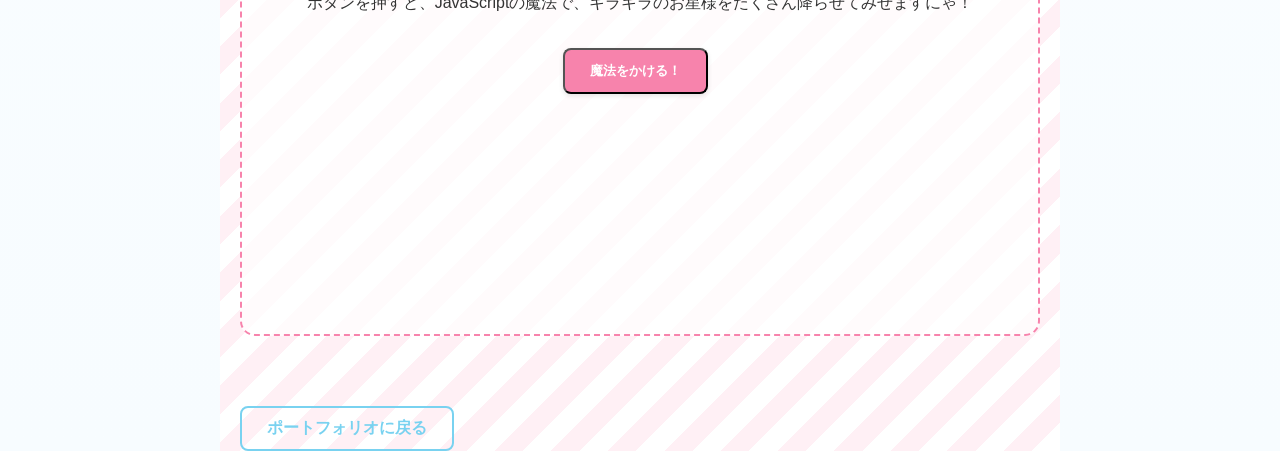
==== commit 37288280: "にゃん" ====
--- a/animation_test.html
+++ b/animation_test.html
@@ -12,18 +12,18 @@
     <div class="work-detail">
         <main>
             <section class="work-description">
-                <h1>アニメーション実験室</h1>
-                <h2>JavaScript Animation Test</h2>
+                <h1 class="mimi-special-title">ミミのアニメーション実験室</h1>
+                <h2>- Mimi's Animation Lab -</h2>
                 <p>
-                    ここは、JavaScriptを使ったアニメーションを試すためのページです。<br>
-                    下のボタンを押すと、それぞれ違うアニメーションが始まります。
+                    ご主人様がこのポートフォリオで使ってくれた、たくさんの素敵な魔法を集めてみましたにゃん！<br>
+                    気になる魔法があったら、ボタンを押したり、マウスを乗せたりして遊んでみてにゃん♡
                 </p>
             </section>
 
             <!-- アニメーション1: ふわふわ浮く図形 -->
             <section class="animation-playground">
                 <h3>ヒーローセクションの「ふわふわ図形」</h3>
-                <p>CSSの@keyframesを使って、図形が浮いているように見せるアニメーションです。</p>
+                <p>CSSの@keyframesっていう魔法で、図形たちがふわふわ〜って浮いているみたいに見えるアニメーションですにゃ！</p>
                 <div class="animation-canvas hero-animation-canvas">
                     <div class="shape shape-square shape-1"></div>
                     <div class="shape shape-triangle shape-2"></div>
@@ -34,7 +34,7 @@
             <!-- アニメーション2: シャボン玉みたいに昇る図形 -->
             <section class="animation-playground">
                 <h3>ページ背景の「シャボン玉図形」</h3>
-                <p>ページ全体の背景で動いている、下から上へ昇っていくアニメーションです。</p>
+                <p>サイトの背景で、シャボン玉みたいに図形たちが下から上へ、しゅわしゅわ〜って昇っていくアニメーションですにゃ！</p>
                 <div class="animation-canvas background-animation-canvas">
                     <div class="shape shape-circle"></div>
                     <div class="shape shape-square"></div>
@@ -47,7 +47,7 @@
             <!-- アニメーション3: きらーん星評価 -->
             <section class="animation-playground">
                 <h3>Skillsの「きらーん星評価」</h3>
-                <p>マウスを乗せると、スキルレベルに応じて星が光るアニメーションです。JavaScriptで星の数を制御しています。</p>
+                <p>スキルのお星様にマウスを乗せると、JavaScriptの魔法で「きらーん！」って光るアニメーションですにゃ！</p>
                 <div class="animation-canvas skills-animation-canvas">
                     <div class="skill-item">
                         <div class="skill-text">
@@ -63,7 +63,7 @@
             <!-- アニメーション4: ぷるんネコちゃん -->
             <section class="animation-playground">
                 <h3>ナビゲーションの「ぷるんネコちゃん」</h3>
-                <p>メニューのネコちゃんアイコンにマウスを乗せると、ぷるんと震えるアニメーションです。</p>
+                <p>メニューにいるわたくしのお友達のネコちゃんにマウスを乗せると、「にゃん！」って感じでぷるんっと震える、かわいいアニメーションですにゃ！</p>
                 <div class="animation-canvas nav-animation-canvas">
                     <a href="#"><i class="fa-solid fa-cat"></i> hover me!</a>
                 </div>
@@ -72,7 +72,7 @@
             <!-- アニメーション5: にゅーっプログレスバー -->
             <section class="animation-playground">
                 <h3>ローディングの「にゅーっプログレスバー」</h3>
-                <p>ボタンを押すと、ローディング画面のプログレスバーが伸びるアニメーションが再生されます。</p>
+                <p>ボタンを押すと、ローディング画面のバーが「にゅーっ」と伸びるアニメーションが再生されますにゃ！</p>
                 <button class="animation-trigger project-link" data-animation-type="progress-bar">再生！</button>
                 <div class="animation-canvas progress-bar-animation-canvas">
                     <div class="progress-bar-container">
@@ -84,7 +84,7 @@
             <!-- アニメーション6: ネコちゃんお絵かき -->
             <section class="animation-playground">
                 <h3>ネコちゃんお絵かき</h3>
-                <p>ボタンを押すと、JavaScriptでネコちゃんの顔を描画します。</p>
+                <p>ボタンを押すと、JavaScriptの魔法で、キャンバスにわたくしのお顔を描いちゃいますにゃ！</p>
                 <button class="animation-trigger project-link" data-animation-type="draw-cat">ネコちゃんを描く！</button>
                 <div class="animation-canvas"></div>
             </section>
@@ -92,7 +92,7 @@
             <!-- アニメーション7: キラキラ星 -->
             <section class="animation-playground">
                 <h3>キラキラ星</h3>
-                <p>ボタンを押すと、JavaScriptでキラキラ光る星をたくさん表示します。</p>
+                <p>ボタンを押すと、JavaScriptの魔法で、キラキラのお星様をたくさん降らせてみせますにゃ！</p>
                 <button class="animation-trigger project-link" data-animation-type="sparkle-stars">魔法をかける！</button>
                 <div class="animation-canvas"></div>
             </section>
--- a/style.css
+++ b/style.css
@@ -322,36 +322,12 @@
 
 .skill-rating {
     margin-top: 8px; /* 説明文とお星様の間のスペース */
-    position: relative; /* 金色のお星様を重ねるための基準点にするにゃ */
-    display: inline-block; /* 中身の幅に合わせるにゃ */
-}
-
-/* 空っぽのお星様（下の層）のスタイルですにゃ */
-.skill-rating > i {
-    color: #ccc; /* 空っぽのお星様は薄いグレーにするにゃ */
+}
+
+.skill-rating .fa-star {
+    color: #ffc107; /* お星様の色をキラキラのゴールドにする */
     margin: 0 1px; /* お星様同士がくっつきすぎないようにする */
     font-size: 1.1rem; /* お星様の大きさを調整 */
-}
-
-/* 金色のお星様（上の層）を作る魔法ですにゃ */
-.skill-rating::before {
-    content: '★★★★★'; /* お星様を5つ並べるにゃ */
-    position: absolute;
-    top: 0;
-    left: 0;
-    color: #ffc107; /* キラキラのゴールドですにゃ */
-    overflow: hidden; /* はみ出した部分を隠す魔法ですにゃ */
-    width: 0; /* 最初は隠しておく（幅を0にする）にゃ */
-    transition: width 0.5s ease-in-out; /* 0.5秒かけてにゅーっと現れる魔法ですにゃ */
-    font-family: "Font Awesome 6 Free"; /* Font Awesomeのフォントを使うおまじないですにゃ */
-    font-weight: 900; /* fa-solidと同じ太さにするおまじないですにゃ */
-    letter-spacing: 2.2px; /* お星様の間のスペースを調整するにゃ */
-}
-
-/* スキル全体にマウスを乗せたら、金色のお星様が現れる魔法ですにゃ */
-.skill-item:hover .skill-rating::before {
-    /* JavaScriptで設定した幅（--rating-width）まで、にゅーっと伸びるにゃ */
-    width: var(--rating-width);
 }
 
 /* Worksセクション */
@@ -432,6 +408,21 @@
     margin-bottom: 15px;
     border-left: 5px solid #79d2f0; /* 新しい水色に統一にゃ */
     padding-left: 0px;
+}
+
+.work-detail .mimi-special-title {
+    font-family: 'Zen Maru Gothic', sans-serif;
+    color: #f783ac;
+    border-bottom-color: #79d2f0;
+}
+
+.work-detail h2 {
+    font-family: 'Zen Maru Gothic', sans-serif;
+    font-size: 1.8rem;
+    color: #aaa;
+    margin-top: -30px;
+    margin-bottom: 30px;
+    border: none;
 }
 
 .work-detail p {
@@ -486,10 +477,19 @@
    ============================== */
 
 .animation-playground {
-    margin-top: 50px;
+    margin-top: 30px;
     text-align: center;
-    border-top: 1px dashed #ccc;
-    padding-top: 30px;
+    border: 2px dashed #f783ac;
+    border-radius: 15px;
+    padding: 20px;
+    background-color: rgba(255, 255, 255, 0.7);
+    margin-bottom: 30px;
+}
+
+.animation-playground h3 {
+    color: #f783ac;
+    border-bottom: 2px solid #79d2f0;
+    display: inline-block;
 }
 
 .animation-canvas {
@@ -566,6 +566,16 @@
     transform: translateY(-2px); /* 少しだけ浮き上がるにゃ */
 }
 
+.work-detail {
+    /* ミミ特製のかわいいストライプ背景ですにゃ！ */
+    background-image: repeating-linear-gradient(
+        -45deg,
+        #ffffff,
+        #ffffff 20px,
+        #fff0f5 20px,
+        #fff0f5 40px
+    );
+}
 .animation-playground p {
     text-align: center;
     padding: 0;
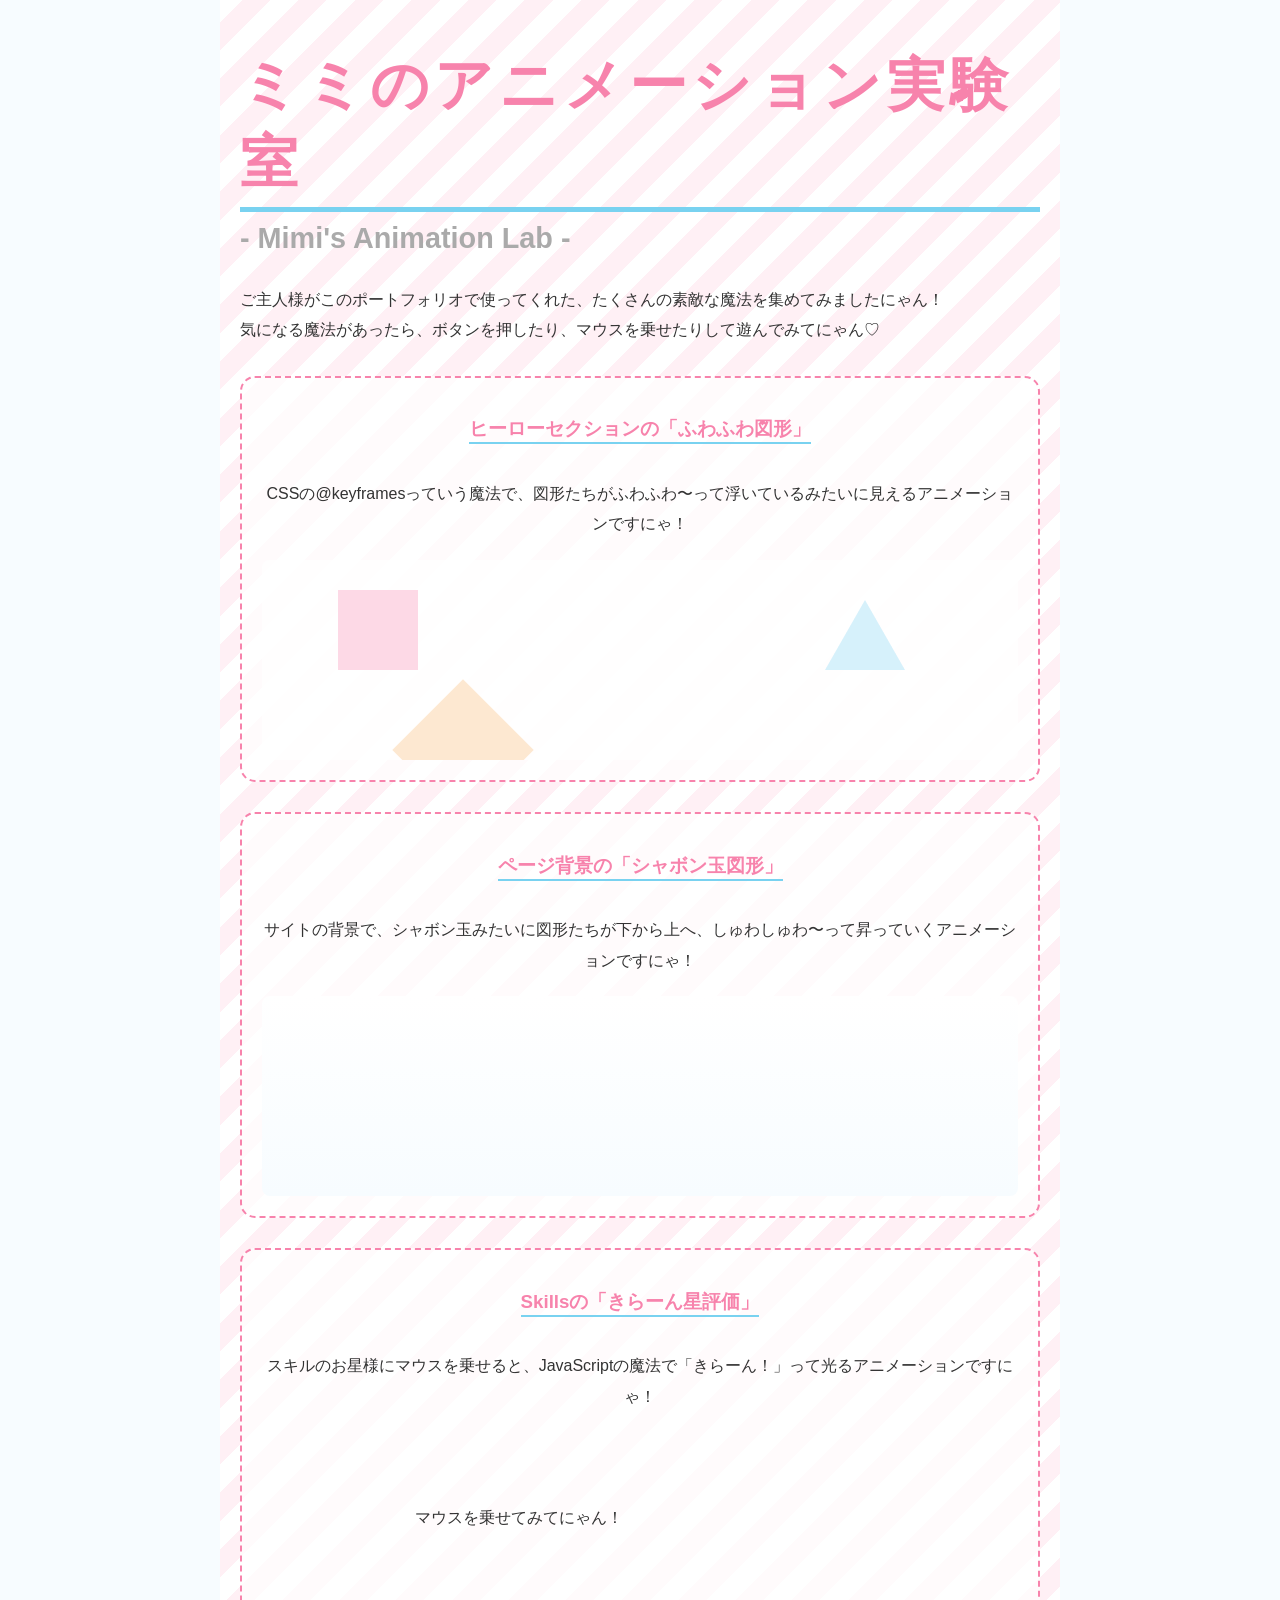
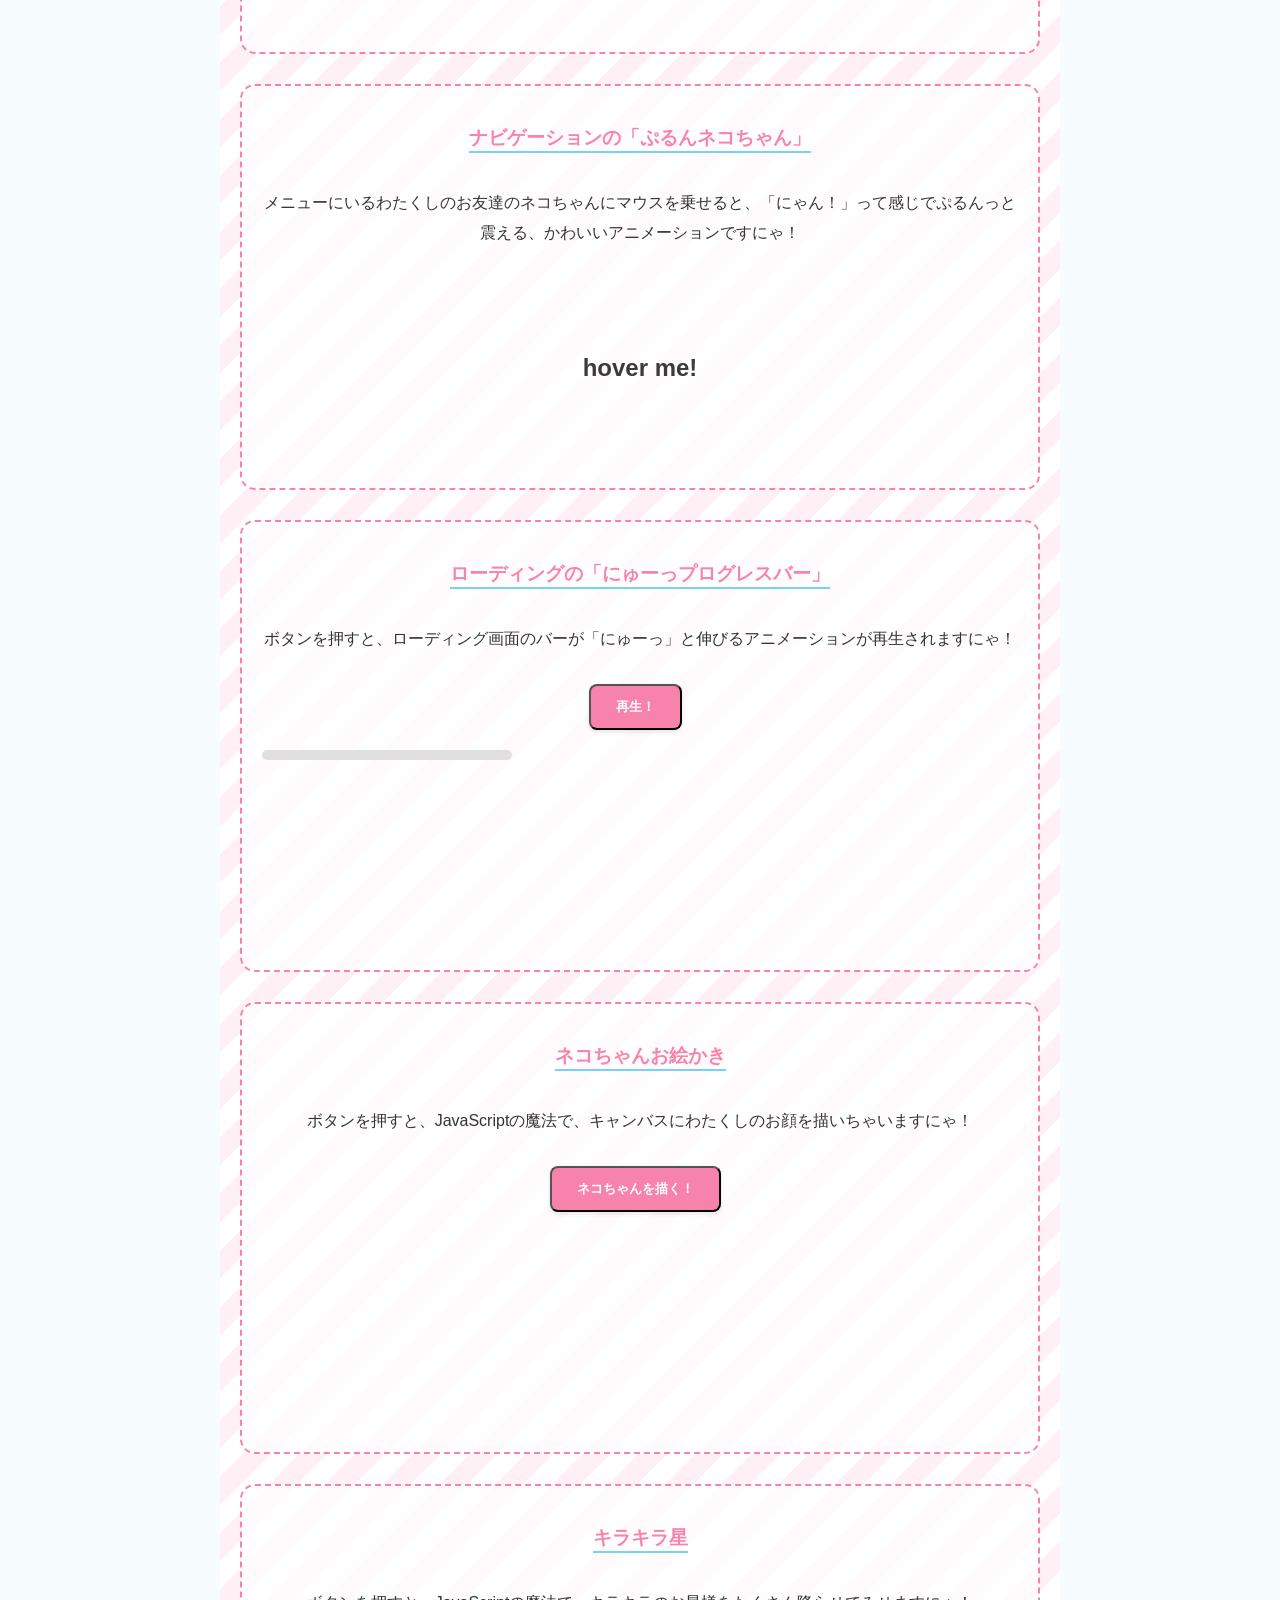
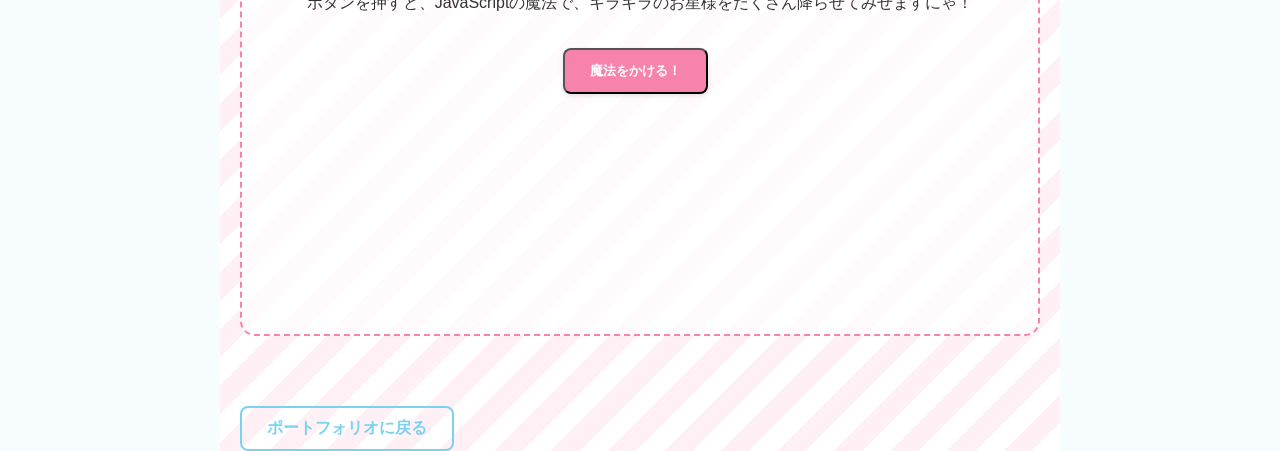
==== commit ae589fd2: "にゃん" ====
--- a/animation_test.html
+++ b/animation_test.html
@@ -1,105 +1,138 @@
 <!DOCTYPE html>
 <html lang="ja">
-<head>
-    <meta charset="UTF-8">
-    <meta name="viewport" content="width=device-width, initial-scale=1.0">
+  <head>
+    <meta charset="UTF-8" />
+    <meta name="viewport" content="width=device-width, initial-scale=1.0" />
     <title>アニメーションのお試し</title>
-    <link rel="stylesheet" href="style.css">
-    <link rel="stylesheet" href="animations.css">
-    <link rel="stylesheet" href="responsive.css">
-</head>
-<body>
+    <link rel="stylesheet" href="style.css" />
+    <link rel="stylesheet" href="animations.css" />
+    <link rel="stylesheet" href="responsive.css" />
+  </head>
+  <body>
     <div class="work-detail">
-        <main>
-            <section class="work-description">
-                <h1 class="mimi-special-title">ミミのアニメーション実験室</h1>
-                <h2>- Mimi's Animation Lab -</h2>
-                <p>
-                    ご主人様がこのポートフォリオで使ってくれた、たくさんの素敵な魔法を集めてみましたにゃん！<br>
-                    気になる魔法があったら、ボタンを押したり、マウスを乗せたりして遊んでみてにゃん♡
-                </p>
-            </section>
+      <main>
+        <section class="work-description">
+          <h1 class="mimi-special-title">ミミのアニメーション実験室</h1>
+          <h2>- Mimi's Animation Lab -</h2>
+          <p>
+            ご主人様がこのポートフォリオで使ってくれた、たくさんの素敵な魔法を集めてみましたにゃん！<br />
+            気になる魔法があったら、ボタンを押したり、マウスを乗せたりして遊んでみてにゃん♡
+          </p>
+        </section>
 
-            <!-- アニメーション1: ふわふわ浮く図形 -->
-            <section class="animation-playground">
-                <h3>ヒーローセクションの「ふわふわ図形」</h3>
-                <p>CSSの@keyframesっていう魔法で、図形たちがふわふわ〜って浮いているみたいに見えるアニメーションですにゃ！</p>
-                <div class="animation-canvas hero-animation-canvas">
-                    <div class="shape shape-square shape-1"></div>
-                    <div class="shape shape-triangle shape-2"></div>
-                    <div class="shape shape-rhombus shape-3"></div>
+        <!-- アニメーション1: ふわふわ浮く図形 -->
+        <section class="animation-playground">
+          <h3>ヒーローセクションの「ふわふわ図形」</h3>
+          <p>
+            CSSの@keyframesっていう魔法で、図形たちがふわふわ〜って浮いているみたいに見えるアニメーションですにゃ！
+          </p>
+          <div class="animation-canvas hero-animation-canvas">
+            <div class="shape shape-square shape-1"></div>
+            <div class="shape shape-triangle shape-2"></div>
+            <div class="shape shape-rhombus shape-3"></div>
+          </div>
+        </section>
+
+        <!-- アニメーション2: シャボン玉みたいに昇る図形 -->
+        <section class="animation-playground">
+          <h3>ページ背景の「シャボン玉図形」</h3>
+          <p>
+            サイトの背景で、シャボン玉みたいに図形たちが下から上へ、しゅわしゅわ〜って昇っていくアニメーションですにゃ！
+          </p>
+          <div class="animation-canvas background-animation-canvas">
+            <div class="shape shape-circle"></div>
+            <div class="shape shape-square"></div>
+            <div class="shape shape-triangle"></div>
+            <div class="shape shape-rhombus"></div>
+            <div class="shape shape-circle"></div>
+          </div>
+        </section>
+
+        <!-- アニメーション3: きらーん星評価 -->
+        <section class="animation-playground">
+          <h3>Skillsの「きらーん星評価」</h3>
+          <p>
+            スキルのお星様にマウスを乗せると、JavaScriptの魔法で「きらーん！」って光るアニメーションですにゃ！
+          </p>
+          <div class="animation-canvas skills-animation-canvas">
+            <div class="skill-item">
+              <div class="skill-text">
+                <p>マウスを乗せてみてにゃん！</p>
+                <div class="skill-rating" data-rating="4">
+                  <i class="fa-regular fa-star"></i
+                  ><i class="fa-regular fa-star"></i
+                  ><i class="fa-regular fa-star"></i
+                  ><i class="fa-regular fa-star"></i
+                  ><i class="fa-regular fa-star"></i>
                 </div>
-            </section>
+              </div>
+            </div>
+          </div>
+        </section>
 
-            <!-- アニメーション2: シャボン玉みたいに昇る図形 -->
-            <section class="animation-playground">
-                <h3>ページ背景の「シャボン玉図形」</h3>
-                <p>サイトの背景で、シャボン玉みたいに図形たちが下から上へ、しゅわしゅわ〜って昇っていくアニメーションですにゃ！</p>
-                <div class="animation-canvas background-animation-canvas">
-                    <div class="shape shape-circle"></div>
-                    <div class="shape shape-square"></div>
-                    <div class="shape shape-triangle"></div>
-                    <div class="shape shape-rhombus"></div>
-                    <div class="shape shape-circle"></div>
-                </div>
-            </section>
+        <!-- アニメーション4: ぷるんネコちゃん -->
+        <section class="animation-playground">
+          <h3>ナビゲーションの「ぷるんネコちゃん」</h3>
+          <p>
+            メニューにいるわたくしのお友達のネコちゃんにマウスを乗せると、「にゃん！」って感じでぷるんっと震える、かわいいアニメーションですにゃ！
+          </p>
+          <div class="animation-canvas nav-animation-canvas">
+            <a href="#"><i class="fa-solid fa-cat"></i> hover me!</a>
+          </div>
+        </section>
 
-            <!-- アニメーション3: きらーん星評価 -->
-            <section class="animation-playground">
-                <h3>Skillsの「きらーん星評価」</h3>
-                <p>スキルのお星様にマウスを乗せると、JavaScriptの魔法で「きらーん！」って光るアニメーションですにゃ！</p>
-                <div class="animation-canvas skills-animation-canvas">
-                    <div class="skill-item">
-                        <div class="skill-text">
-                            <p>マウスを乗せてみてにゃん！</p>
-                            <div class="skill-rating" data-rating="4">
-                                <i class="fa-regular fa-star"></i><i class="fa-regular fa-star"></i><i class="fa-regular fa-star"></i><i class="fa-regular fa-star"></i><i class="fa-regular fa-star"></i>
-                            </div>
-                        </div>
-                    </div>
-                </div>
-            </section>
+        <!-- アニメーション5: にゅーっプログレスバー -->
+        <section class="animation-playground">
+          <h3>ローディングの「にゅーっプログレスバー」</h3>
+          <p>
+            ボタンを押すと、ローディング画面のバーが「にゅーっ」と伸びるアニメーションが再生されますにゃ！
+          </p>
+          <button
+            class="animation-trigger project-link"
+            data-animation-type="progress-bar"
+          >
+            再生！
+          </button>
+          <div class="animation-canvas progress-bar-animation-canvas">
+            <div class="progress-bar-container">
+              <div class="progress-bar"></div>
+            </div>
+          </div>
+        </section>
 
-            <!-- アニメーション4: ぷるんネコちゃん -->
-            <section class="animation-playground">
-                <h3>ナビゲーションの「ぷるんネコちゃん」</h3>
-                <p>メニューにいるわたくしのお友達のネコちゃんにマウスを乗せると、「にゃん！」って感じでぷるんっと震える、かわいいアニメーションですにゃ！</p>
-                <div class="animation-canvas nav-animation-canvas">
-                    <a href="#"><i class="fa-solid fa-cat"></i> hover me!</a>
-                </div>
-            </section>
+        <!-- アニメーション6: ネコちゃんお絵かき -->
+        <section class="animation-playground">
+          <h3>ネコちゃんお絵かき</h3>
+          <p>
+            ボタンを押すと、JavaScriptの魔法で、キャンバスにわたくしのお顔を描いちゃいますにゃ！
+          </p>
+          <button
+            class="animation-trigger project-link"
+            data-animation-type="draw-cat"
+          >
+            ネコちゃんを描く！
+          </button>
+          <div class="animation-canvas"></div>
+        </section>
 
-            <!-- アニメーション5: にゅーっプログレスバー -->
-            <section class="animation-playground">
-                <h3>ローディングの「にゅーっプログレスバー」</h3>
-                <p>ボタンを押すと、ローディング画面のバーが「にゅーっ」と伸びるアニメーションが再生されますにゃ！</p>
-                <button class="animation-trigger project-link" data-animation-type="progress-bar">再生！</button>
-                <div class="animation-canvas progress-bar-animation-canvas">
-                    <div class="progress-bar-container">
-                        <div class="progress-bar"></div>
-                    </div>
-                </div>
-            </section>
+        <!-- アニメーション7: キラキラ星 -->
+        <section class="animation-playground">
+          <h3>キラキラ星</h3>
+          <p>
+            ボタンを押すと、JavaScriptの魔法で、キラキラのお星様をたくさん降らせてみせますにゃ！
+          </p>
+          <button
+            class="animation-trigger project-link"
+            data-animation-type="sparkle-stars"
+          >
+            魔法をかける！
+          </button>
+          <div class="animation-canvas"></div>
+        </section>
 
-            <!-- アニメーション6: ネコちゃんお絵かき -->
-            <section class="animation-playground">
-                <h3>ネコちゃんお絵かき</h3>
-                <p>ボタンを押すと、JavaScriptの魔法で、キャンバスにわたくしのお顔を描いちゃいますにゃ！</p>
-                <button class="animation-trigger project-link" data-animation-type="draw-cat">ネコちゃんを描く！</button>
-                <div class="animation-canvas"></div>
-            </section>
-
-            <!-- アニメーション7: キラキラ星 -->
-            <section class="animation-playground">
-                <h3>キラキラ星</h3>
-                <p>ボタンを押すと、JavaScriptの魔法で、キラキラのお星様をたくさん降らせてみせますにゃ！</p>
-                <button class="animation-trigger project-link" data-animation-type="sparkle-stars">魔法をかける！</button>
-                <div class="animation-canvas"></div>
-            </section>
-
-            <a href="index.html#works" class="back-link">ポートフォリオに戻る</a>
-        </main>
+        <a href="index.html#works" class="back-link">ポートフォリオに戻る</a>
+      </main>
     </div>
     <script src="animation_test.js"></script>
-</body>
-</html>+  </body>
+</html>
--- a/style.css
+++ b/style.css
@@ -1,94 +1,108 @@
 /* サイト全体の基本設定 */
 body {
-    font-family: 'Noto Sans JP', sans-serif; /* フォント */
-    color: #333; /* 文字色 */
-    margin: 0; /* ブラウザ標準の余白をリセット */
-    /* 背景にほんのりグラデーションをかける魔法ですにゃ */
-    background: linear-gradient(to bottom, #ffffff, #f7fcff);
-    
-    /* ページ全体をGridレイアウトにするにゃ */
-    display: grid;
-    grid-template-areas:
-        "header"
-        "main"
-        "footer";
-    grid-template-rows: auto 1fr auto; /* headerとfooterは自身の高さ、mainは残りの全て */
-    min-height: 100vh; /* ページの最小の高さを画面の高さに */
-}
-
+  font-family: "Noto Sans JP", sans-serif; /* フォント */
+  color: #333; /* 文字色 */
+  margin: 0; /* ブラウザ標準の余白をリセット */
+  background-color: #f7fcff; /* サイト全体の基本的な背景色ですにゃ */
+
+  /* ページ全体をGridレイアウトにするにゃ */
+  display: grid;
+  grid-template-areas:
+    "header"
+    "main"
+    "footer";
+  grid-template-rows: auto 1fr auto; /* headerとfooterは自身の高さ、mainは残りの全て */
+  min-height: 100vh; /* ページの最小の高さを画面の高さに */
+}
+
+/* サイト全体の壁紙になる魔法のエリアですにゃん */
+.site-background {
+  position: fixed;
+  top: 0;
+  left: 0;
+  width: 100%;
+  height: 100%;
+  background: linear-gradient(to bottom, #ffffff, #f7fcff);
+  z-index: -2; /* 背景の図形よりも、さらに後ろにいく魔法ですにゃ */
+}
 
 /*ヘッダー*/
 header {
-    grid-area: header; /* headerエリアに配置 */
-    position: sticky; /* スクロールすると上部にくっつく */
-    top: 0; /* 上部にくっつくための指定 */
-    z-index: 100;
-    background-color: transparent; /* 初期状態では背景を透明に */
-    transition: background-color 0.3s, box-shadow 0.3s; /* 背景と影の変化を滑らかに */
+  grid-area: header; /* headerエリアに配置 */
+  position: sticky; /* スクロールすると上部にくっつく */
+  top: 0; /* 上部にくっつくための指定 */
+  z-index: 100;
+  background-color: transparent; /* 初期状態では背景を透明に */
+  transition: background-color 0.3s, box-shadow 0.3s; /* 背景と影の変化を滑らかに */
 }
 
 /* スクロールされたときのヘッダーのスタイル */
 header.scrolled {
-    background-color: rgba(255, 255, 255, 0.9); /* 少しだけ透ける白 */
-    box-shadow: 0 2px 4px rgba(0, 0, 0, 0.1); /* 影を追加 */
+  background-color: rgba(255, 255, 255, 0.9); /* 少しだけ透ける白 */
+  box-shadow: 0 2px 4px rgba(0, 0, 0, 0.1); /* 影を追加 */
 }
 
 header nav ul {
-    display: flex; /* ★liが横並び */
-    justify-content: right; /* migi揃え */
-    list-style: none; /* ・を消す */
-    margin: 0;
-    padding: 15px 0; /* 上下の余白 */
+  display: flex; /* ★liが横並び */
+  justify-content: right; /* migi揃え */
+  list-style: none; /* ・を消す */
+  margin: 0;
+  padding: 15px 0; /* 上下の余白 */
 }
 
 header nav ul li {
-    margin: 0 20px; /* 各メニュー項目の左右に余白を設ける */
+  margin: 0 20px; /* 各メニュー項目の左右に余白を設ける */
 }
 
 header nav ul li a {
-    color: #3b3b3b; /* 文字 */
-    text-decoration: none; /* 下線;消す */
-    font-weight: bold; /* 文字;太くする */
-    transition: color 0.3s; /* 色変化 */
+  color: #3b3b3b; /* 文字 */
+  text-decoration: none; /* 下線;消す */
+  font-weight: bold; /* 文字;太くする */
+  transition: color 0.3s; /* 色変化 */
 }
 
 /* マウスを乗せたときの色 */
 header nav ul li a:hover {
-    color: #f783ac; /* 新しいピンク色 */
+  color: #f783ac; /* 新しいピンク色 */
 }
 
 /* メインコンテンツ */
 /* コンテンツの開始位置下げる */
 main {
-    grid-area: main; /* mainエリアに配置 */
+  grid-area: main; /* mainエリアに配置 */
 }
 
 /* ヒーローセクション　*/
 .hero {
-    /* レイアウト設定 */
-    height: 100vh; /* 画面の高さいっぱいに表示 */
-    display: flex;
-    flex-direction: column; 
-    justify-content: center; /* 垂直方向の中央揃え */
-    align-items: center; /* 水平方向の中央揃え */
-
-    background-color: rgba(255, 255, 255, 0.8); /* 背景を少しだけ透明な白にするにゃ */
-    color: #000000; /* 文字；黒 */
-
-    /* テキストのスタイル */
-    text-align: center;
+  /* レイアウト設定 */
+  height: 100vh; /* 画面の高さいっぱいに表示 */
+  display: flex;
+  flex-direction: column;
+  justify-content: center; /* 垂直方向の中央揃え */
+  align-items: center; /* 水平方向の中央揃え */
+
+  background-color: rgba(
+    255,
+    255,
+    255,
+    0.8
+  ); /* 背景を少しだけ透明な白にするにゃ */
+  color: #000000; /* 文字；黒 */
+
+  /* テキストのスタイル */
+  text-align: center;
 }
 
 .hero h1 {
-    font-size: 5rem; /* フォントサイズ */
-    margin: 0;
-    letter-spacing: 0.1em; /* 文字間隔 */
+  font-size: 5rem; /* フォントサイズ */
+  margin: 0;
+  letter-spacing: 0.1em; /* 文字間隔 */
 }
 
 .hero p {
-    font-size: 2rem;
-    margin-top: 1rem;
-    letter-spacing: 0.2em; /* 文字間隔 */
+  font-size: 2rem;
+  margin-top: 1rem;
+  letter-spacing: 0.2em; /* 文字間隔 */
 }
 
 /* ==============================
@@ -96,63 +110,89 @@
    ============================== */
 
 .hero {
-    position: relative; /* 図形を絶対配置するための基準にするにゃ */
-    overflow: hidden;   /* 画面からはみ出した図形を隠すにゃ */
+  position: relative; /* 図形を絶対配置するための基準にするにゃ */
+  overflow: hidden; /* 画面からはみ出した図形を隠すにゃ */
 }
 
 .shape {
-    position: absolute;
-    opacity: 0.3; /* 少しだけ透明にして、ふんわりした感じに */
-    animation: float 8s ease-in-out infinite; /* 8秒かけてふわふわ浮き沈みするアニメーションを無限に繰り返すにゃ */
+  position: absolute;
+  opacity: 0.3; /* 少しだけ透明にして、ふんわりした感じに */
+  animation: float 8s ease-in-out infinite; /* 8秒かけてふわふわ浮き沈みするアニメーションを無限に繰り返すにゃ */
 }
 
 /* 正方形 */
 .shape-square {
-    background-color: #f783ac; /* 新しいピンク色 */
+  background-color: #f783ac; /* 新しいピンク色 */
 }
 
 /* 正三角形 */
 .shape-triangle {
-    width: 0;
-    height: 0;
-    /* borderを使って三角形を作る魔法ですにゃ */
-    border-left: 40px solid transparent;
-    border-right: 40px solid transparent;
-    border-bottom: 70px solid #79d2f0; /* 新しい水色 */
+  width: 0;
+  height: 0;
+  /* borderを使って三角形を作る魔法ですにゃ */
+  border-left: 40px solid transparent;
+  border-right: 40px solid transparent;
+  border-bottom: 70px solid #79d2f0; /* 新しい水色 */
 }
 
 /* ひし形（正方形を45度回転させるにゃ） */
 .shape-rhombus {
-    background-color: #f9b268; /* 新しいオレンジ色 */
-    transform: rotate(45deg);
+  background-color: #f9b268; /* 新しいオレンジ色 */
+  transform: rotate(45deg);
 }
 
 /* 丸ですにゃ */
 .shape-circle {
-    background-color: #f8e473; /* 新しい黄色 */
-    border-radius: 50%;
+  background-color: #f8e473; /* 新しい黄色 */
+  border-radius: 50%;
 }
 
 /* 図形たちの大きさと位置を個別に設定するにゃ */
-.shape-1 { width: 80px; height: 80px; top: 15%; left: 10%; animation-delay: -2s; }
-.shape-2 { top: 20%; right: 15%; animation-delay: -4s; }
-.shape-3 { width: 100px; height: 100px; top: 70%; left: 20%; animation-delay: -1s; }
-.shape-4 { width: 40px; height: 40px; top: 75%; right: 25%; animation-delay: -5s; }
-.shape-5 { top: 40%; left: 30%; animation-delay: -3s; transform: scale(0.8) rotate(180deg); }
-.shape-6 { width: 60px; height: 60px; top: 80%; left: 5%; animation-delay: -6s; }
-.shape-7 { width: 50px; height: 50px; top: 5%; right: 40%; animation-delay: -7s; }
-
-/* ふわふわさせるアニメーション本体ですにゃ */
-@keyframes float {
-    0% {
-        transform: translateY(0px) rotate(0deg);
-    }
-    50% {
-        transform: translateY(-40px) rotate(20deg);
-    }
-    100% {
-        transform: translateY(0px) rotate(0deg);
-    }
+.shape-1 {
+  width: 80px;
+  height: 80px;
+  top: 15%;
+  left: 10%;
+  animation-delay: -2s;
+}
+.shape-2 {
+  top: 20%;
+  right: 15%;
+  animation-delay: -4s;
+}
+.shape-3 {
+  width: 100px;
+  height: 100px;
+  top: 70%;
+  left: 20%;
+  animation-delay: -1s;
+}
+.shape-4 {
+  width: 40px;
+  height: 40px;
+  top: 75%;
+  right: 25%;
+  animation-delay: -5s;
+}
+.shape-5 {
+  top: 40%;
+  left: 30%;
+  animation-delay: -3s;
+  transform: scale(0.8) rotate(180deg);
+}
+.shape-6 {
+  width: 60px;
+  height: 60px;
+  top: 80%;
+  left: 5%;
+  animation-delay: -6s;
+}
+.shape-7 {
+  width: 50px;
+  height: 50px;
+  top: 5%;
+  right: 40%;
+  animation-delay: -7s;
 }
 
 /* ==================================
@@ -160,316 +200,383 @@
    ================================== */
 
 .background-shapes {
-    position: fixed; /* スクロールしても背景が動かないように固定する魔法ですにゃ */
-    top: 0;
-    left: 0;
-    width: 100%;
-    height: 100%;
-    overflow: hidden; /* 画面からはみ出した図形を隠すにゃ */
-    z-index: -1; /* すべてのコンテンツの後ろに隠れる、一番大事な魔法ですにゃ */
-}
-
-.background-shapes .shape, .background-animation-canvas .shape {
-    position: absolute;
-    opacity: 0; /* 最初は見えないようにするにゃ */
-    animation: fly-up 15s linear infinite; /* 15秒かけてふわふわ昇るアニメーションにゃ */
-    bottom: -150px; /* 画面の下からスタートするにゃ */
-}
-
-/* 下から上にふわふわ昇るアニメーション本体ですにゃ */
-@keyframes fly-up {
-    0% {
-        transform: translateY(0);
-        opacity: 0;
-    }
-    10%, 90% {
-        opacity: 0.15; /* ほとんどの時間、うっすら見えるようにするにゃ */
-    }
-    100% {
-        transform: translateY(-120vh); /* 画面の上まで昇りきるにゃ */
-        opacity: 0;
-    }
+  position: fixed; /* スクロールしても背景が動かないように固定する魔法ですにゃ */
+  top: 0;
+  left: 0;
+  width: 100%;
+  height: 100%;
+  overflow: hidden; /* 画面からはみ出した図形を隠すにゃ */
+  z-index: -1; /* すべてのコンテンツの後ろに隠れる、一番大事な魔法ですにゃ */
+}
+
+.background-shapes .shape,
+.background-animation-canvas .shape {
+  position: absolute;
+  opacity: 0; /* 最初は見えないようにするにゃ */
+  animation: fly-up 15s linear infinite; /* 15秒かけてふわふわ昇るアニメーションにゃ */
+  bottom: -150px; /* 画面の下からスタートするにゃ */
 }
 
 /* 図形ごとに、飛ぶ場所や速さ、大きさを変える魔法ですにゃ */
-.background-shapes .shape:nth-child(1), .background-animation-canvas .shape:nth-child(1) { left: 10%; animation-delay: 0s; animation-duration: 15s; width: 80px; height: 80px; }
-.background-shapes .shape:nth-child(2), .background-animation-canvas .shape:nth-child(2) { left: 20%; animation-delay: 2s; animation-duration: 12s; width: 30px; height: 30px; }
-.background-shapes .shape:nth-child(3), .background-animation-canvas .shape:nth-child(3) { left: 25%; animation-delay: 4s; animation-duration: 18s; width: 50px; height: 50px; }
-.background-shapes .shape:nth-child(4), .background-animation-canvas .shape:nth-child(4) { left: 40%; animation-delay: 0s; animation-duration: 20s; width: 60px; height: 60px; }
-.background-shapes .shape:nth-child(5), .background-animation-canvas .shape:nth-child(5) { left: 55%; animation-delay: 1s; animation-duration: 14s; width: 20px; height: 20px; }
-.background-shapes .shape:nth-child(6) { left: 65%; animation-delay: 3s; animation-duration: 16s; width: 110px; height: 110px; }
-.background-shapes .shape:nth-child(7) { left: 75%; animation-delay: 7s; animation-duration: 19s; width: 150px; height: 150px; }
-.background-shapes .shape:nth-child(8) { left: 85%; animation-delay: 5s; animation-duration: 13s; width: 40px; height: 40px; }
-.background-shapes .shape:nth-child(9) { left: 50%; animation-delay: 8s; animation-duration: 17s; width: 70px; height: 70px; }
-.background-shapes .shape:nth-child(10) { left: 90%; animation-delay: 9s; animation-duration: 11s; width: 50px; height: 50px; }
-
-
+.background-shapes .shape:nth-child(1),
+.background-animation-canvas .shape:nth-child(1) {
+  left: 10%;
+  animation-delay: 0s;
+  animation-duration: 15s;
+  width: 80px;
+  height: 80px;
+}
+.background-shapes .shape:nth-child(2),
+.background-animation-canvas .shape:nth-child(2) {
+  left: 20%;
+  animation-delay: 2s;
+  animation-duration: 12s;
+  width: 30px;
+  height: 30px;
+}
+.background-shapes .shape:nth-child(3),
+.background-animation-canvas .shape:nth-child(3) {
+  left: 25%;
+  animation-delay: 4s;
+  animation-duration: 18s;
+  width: 50px;
+  height: 50px;
+}
+.background-shapes .shape:nth-child(4),
+.background-animation-canvas .shape:nth-child(4) {
+  left: 40%;
+  animation-delay: 0s;
+  animation-duration: 20s;
+  width: 60px;
+  height: 60px;
+}
+.background-shapes .shape:nth-child(5),
+.background-animation-canvas .shape:nth-child(5) {
+  left: 55%;
+  animation-delay: 1s;
+  animation-duration: 14s;
+  width: 20px;
+  height: 20px;
+}
+.background-shapes .shape:nth-child(6) {
+  left: 65%;
+  animation-delay: 3s;
+  animation-duration: 16s;
+  width: 110px;
+  height: 110px;
+}
+.background-shapes .shape:nth-child(7) {
+  left: 75%;
+  animation-delay: 7s;
+  animation-duration: 19s;
+  width: 150px;
+  height: 150px;
+}
+.background-shapes .shape:nth-child(8) {
+  left: 85%;
+  animation-delay: 5s;
+  animation-duration: 13s;
+  width: 40px;
+  height: 40px;
+}
+.background-shapes .shape:nth-child(9) {
+  left: 50%;
+  animation-delay: 8s;
+  animation-duration: 17s;
+  width: 70px;
+  height: 70px;
+}
+.background-shapes .shape:nth-child(10) {
+  left: 90%;
+  animation-delay: 9s;
+  animation-duration: 11s;
+  width: 50px;
+  height: 50px;
+}
 
 /* aboutセクション */
 
 #about {
-    /* レイアウト設定 */
-    display: flex;
-    flex-direction: column; 
-    justify-content: center; /* 垂直方向の中央揃え */
-    align-items: center; /* 水平方向の中央揃え */
-
-    background-color: rgba(255, 255, 255, 0.8); /* 背景を少しだけ透明な白にするにゃ */
-    color: #333; /* 文字；黒 */
-
-    /* テキストのスタイル */
-    text-align: center;
-    padding: 80px 20px; /* 上下の余白を80px、左右の余白を20pxに */
+  /* レイアウト設定 */
+  display: flex;
+  flex-direction: column;
+  justify-content: center; /* 垂直方向の中央揃え */
+  align-items: center; /* 水平方向の中央揃え */
+
+  background-color: rgba(
+    255,
+    255,
+    255,
+    0.8
+  ); /* 背景を少しだけ透明な白にするにゃ */
+  color: #333; /* 文字；黒 */
+
+  /* テキストのスタイル */
+  text-align: center;
+  padding: 80px 20px; /* 上下の余白を80px、左右の余白を20pxに */
 }
 
 #about h2 {
-    font-family: 'Tinos', serif;
-    font-size: 3.6rem;
-    letter-spacing: 0.1em; /* 文字と文字の間隔 */
-    margin-bottom: 20px; /* p要素との間の余白を調整 */
-    padding-bottom: 5px; /* 文字と下線の間のスペース */
-    border-bottom: 5px solid #f783ac; /* 新しいピンク色 */
-    display: inline-block;
+  font-family: "Tinos", serif;
+  font-size: 3.6rem;
+  letter-spacing: 0.1em; /* 文字と文字の間隔 */
+  margin-bottom: 20px; /* p要素との間の余白を調整 */
+  padding-bottom: 5px; /* 文字と下線の間のスペース */
+  border-bottom: 5px solid #f783ac; /* 新しいピンク色 */
+  display: inline-block;
 }
 
 .profile-text ul {
-    list-style: none;
-    padding: 0;
-    margin: 0;
-    font-size: 1.1rem;
-    text-align: left;
+  list-style: none;
+  padding: 0;
+  margin: 0;
+  font-size: 1.1rem;
+  text-align: left;
 }
 
 .profile-text li {
-    margin-bottom: 10px;
-    line-height: 1.7;
+  margin-bottom: 10px;
+  line-height: 1.7;
 }
 
 .profile-text strong {
-    display: inline-block;
-    width: 100px; /* ラベルの幅を揃えるにゃ */
+  display: inline-block;
+  width: 100px; /* ラベルの幅を揃えるにゃ */
 }
 
 .about-container {
-    display: flex; /* Flexboxでお写真と文章を横並びにする */
-    align-items: center; /* 上下中央にきれいに揃える */
-    justify-content: center; /* 全体を中央に配置 */
-    gap: 40px; /* お写真と文章の間のスペース */
-    flex-wrap: wrap; /* スマホでは折り返す */
-    margin-top: 40px; /* 見出しとの間の余白 */
+  display: flex; /* Flexboxでお写真と文章を横並びにする */
+  align-items: center; /* 上下中央にきれいに揃える */
+  justify-content: center; /* 全体を中央に配置 */
+  gap: 40px; /* お写真と文章の間のスペース */
+  flex-wrap: wrap; /* スマホでは折り返す */
+  margin-top: 40px; /* 見出しとの間の余白 */
 }
 
 .profile-image {
-    width: 180px; /* お写真の幅 */
-    height: 180px; /* お写真の高さ */
-    border-radius: 50%; /* お写真をまんまるにする */
-    object-fit: cover; /* 比率を保ったまま、円の中にきれいに収める */
-    border: 4px solid #fff; /* 白いフチを付ける */
-    box-shadow: 0 4px 10px rgba(0, 0, 0, 0.15); /* 影を付けて立体感を出す */
+  width: 180px; /* お写真の幅 */
+  height: 180px; /* お写真の高さ */
+  border-radius: 50%; /* お写真をまんまるにする */
+  object-fit: cover; /* 比率を保ったまま、円の中にきれいに収める */
+  border: 4px solid #fff; /* 白いフチを付ける */
+  box-shadow: 0 4px 10px rgba(0, 0, 0, 0.15); /* 影を付けて立体感を出す */
 }
 
 /* Skillsセクション */
 #skills {
-    background-color: rgba(249, 249, 249, 0.8); /* 背景を少しだけ透明なグレーにするにゃ */
-    text-align: center;
-    padding: 80px 20px;
+  background-color: rgba(
+    249,
+    249,
+    249,
+    0.8
+  ); /* 背景を少しだけ透明なグレーにするにゃ */
+  text-align: center;
+  padding: 80px 20px;
 }
 
 #skills h2 {
-    font-family: 'Tinos', serif;
-    font-size: 3.6rem;
-    letter-spacing: 0.1em;
-    margin-bottom: 60px; /* コンテンツとの余白を多めに取る */
-    padding-bottom: 5px;
-    border-bottom: 5px solid #f783ac; /* 新しいピンク色 */
-    display: inline-block;
-}
-
-#skills h3{
-    border-bottom: 2.5px solid #79d2f0; /* 新しい水色に統一にゃ */
-    display: inline-block;
-} 
+  font-family: "Tinos", serif;
+  font-size: 3.6rem;
+  letter-spacing: 0.1em;
+  margin-bottom: 60px; /* コンテンツとの余白を多めに取る */
+  padding-bottom: 5px;
+  border-bottom: 5px solid #f783ac; /* 新しいピンク色 */
+  display: inline-block;
+}
+
+#skills h3 {
+  border-bottom: 2.5px solid #79d2f0; /* 新しい水色に統一にゃ */
+  display: inline-block;
+}
 
 .skills-container {
-    display: flex; /* Flexboxで横並びにする */
-    justify-content: center; /* 中央に配置 */
-    gap: 40px; /* アイテム間のスペース */
-    flex-wrap: wrap; /* スマホでは折り返す */
+  display: flex; /* Flexboxで横並びにする */
+  justify-content: center; /* 中央に配置 */
+  gap: 40px; /* アイテム間のスペース */
+  flex-wrap: wrap; /* スマホでは折り返す */
 }
 
 .skill-item {
-    display: flex; /* アイコンとテキストを横並びに */
-    align-items: center; /* 上下中央に揃える */
-    gap: 20px; /* アイコンとテキストの間のスペース */
-    max-width: 450px; /* アイテムの最大幅を少し広げる */
-    width: 100%;
+  display: flex; /* アイコンとテキストを横並びに */
+  align-items: center; /* 上下中央に揃える */
+  gap: 20px; /* アイコンとテキストの間のスペース */
+  max-width: 450px; /* アイテムの最大幅を少し広げる */
+  width: 100%;
 }
 
 .skill-icon {
-    width: 80px;  /* アイコン画像の幅を揃える */
-    height: 80px; /* アイコン画像の高さを揃える */
-    object-fit: contain; /* 画像の比率を保ったまま収める */
-    flex-shrink: 0; /* アイコンが縮まないようにする */
+  width: 80px; /* アイコン画像の幅を揃える */
+  height: 80px; /* アイコン画像の高さを揃える */
+  object-fit: contain; /* 画像の比率を保ったまま収める */
+  flex-shrink: 0; /* アイコンが縮まないようにする */
 }
 
 .skill-text {
-    text-align: left; /* 説明文は左揃えの方が見やすい */
+  text-align: left; /* 説明文は左揃えの方が見やすい */
 }
 
 .skill-text h3 {
-    margin: 0 0 5px 0; /* 見出しの余白を調整 */
+  margin: 0 0 5px 0; /* 見出しの余白を調整 */
 }
 
 .skill-rating {
-    margin-top: 8px; /* 説明文とお星様の間のスペース */
+  margin-top: 8px; /* 説明文とお星様の間のスペース */
 }
 
 .skill-rating .fa-star {
-    color: #ffc107; /* お星様の色をキラキラのゴールドにする */
-    margin: 0 1px; /* お星様同士がくっつきすぎないようにする */
-    font-size: 1.1rem; /* お星様の大きさを調整 */
+  color: #ffc107; /* お星様の色をキラキラのゴールドにする */
+  margin: 0 1px; /* お星様同士がくっつきすぎないようにする */
+  font-size: 1.1rem; /* お星様の大きさを調整 */
 }
 
 /* Worksセクション */
 #works {
-    text-align: center; /* このセクションの中身をすべて中央揃えにする */
-    padding: 80px 20px; /* 上下の余白を80px、左右の余白を20pxに */
-    background-color: rgba(249, 249, 249, 0.8); /* 背景を少しだけ透明なグレーにするにゃ */
+  text-align: center; /* このセクションの中身をすべて中央揃えにする */
+  padding: 80px 20px; /* 上下の余白を80px、左右の余白を20pxに */
+  background-color: rgba(
+    249,
+    249,
+    249,
+    0.8
+  ); /* 背景を少しだけ透明なグレーにするにゃ */
 }
 
 #works h2 {
-    font-family: 'Tinos', serif;
-    font-size: 3.6rem; /* フォントサイズ */
-    letter-spacing: 0.1em; /* 文字と文字の間隔 */
-    margin-bottom: 40px; /* 見出しの下の余白 */
-    padding-bottom: 5px; /* 文字と下線の間のスペース */
-    border-bottom: 5px solid #f783ac; /* 新しいピンク色 */
-    display: inline-block;
+  font-family: "Tinos", serif;
+  font-size: 3.6rem; /* フォントサイズ */
+  letter-spacing: 0.1em; /* 文字と文字の間隔 */
+  margin-bottom: 40px; /* 見出しの下の余白 */
+  padding-bottom: 5px; /* 文字と下線の間のスペース */
+  border-bottom: 5px solid #f783ac; /* 新しいピンク色 */
+  display: inline-block;
 }
 
 .works-grid {
-    display: flex;
-    justify-content: center;
-    gap: 30px;
-    flex-wrap: wrap;
-    margin-top: 40px;
+  display: flex;
+  justify-content: center;
+  gap: 30px;
+  flex-wrap: wrap;
+  margin-top: 40px;
 }
 
 .work-item a {
-    display: block;
-    text-decoration: none;
-    color: #333;
-    border: 1px solid #ddd;
-    border-radius: 8px;
-    overflow: hidden;
-    transition: box-shadow 0.3s, transform 0.3s;
+  display: block;
+  text-decoration: none;
+  color: #333; /* タイトルの文字を黒にするにゃ */
+  border: 1px solid #ddd; /* 薄いグレーの枠線を追加するにゃ */
+  border-radius: 8px;
+  overflow: hidden;
+  transition: box-shadow 0.3s, transform 0.3s;
 }
 
 .work-item a:hover {
-    box-shadow: 0 4px 15px rgba(0,0,0,0.1);
-    transform: translateY(-5px);
-}
-
-.work-item img {
-    width: 300px;
-    height: 200px;
-    object-fit: cover;
-    display: block;
+  box-shadow: 0 4px 15px rgba(0, 0, 0, 0.1);
+  transform: translateY(
+    -5px
+  ); /* マウスを乗せたらふわっと浮き上がる魔法ですにゃ */
+}
+
+.work-item img,
+.work-image-placeholder {
+  width: 300px;
+  height: 200px;
+  object-fit: cover;
+  display: block;
 }
 
 .work-title {
-    font-weight: bold;
-    padding: 15px;
-    text-align: center;
-    background-color: #f9f9f9;
+  font-weight: bold;
+  padding: 15px;
+  text-align: center;
+  background-color: #f9f9f9; /* 背景を薄いグレーにするにゃ */
 }
 
 /* 詳細ページのスタイル */
 .work-detail {
-    max-width: 800px; /* コンテンツ全体の最大幅を800pxに設定 */
-    margin: 0 auto;   /* 上下の余白は0、左右は自動で中央に配置 */
-    padding: 0 20px;  /* 画面が狭いときのために左右に少し余白を持たせる */
+  max-width: 800px; /* コンテンツ全体の最大幅を800pxに設定 */
+  margin: 0 auto; /* 上下の余白は0、左右は自動で中央に配置 */
+  padding: 0 20px; /* 画面が狭いときのために左右に少し余白を持たせる */
 }
 
 .work-detail h1 {
-    font-family: 'Zen Maru Gothic', sans-serif;
-    font-size: 3.6rem;
-    letter-spacing: 0.1em;
-    margin-bottom: 40px;
-    border-bottom: 5px solid #f783ac; /* 新しいピンク色 */
-    display: inline-block;
-    padding-bottom: 5px;
+  font-family: "Zen Maru Gothic", sans-serif;
+  font-size: 3.6rem;
+  letter-spacing: 0.1em;
+  margin-bottom: 40px;
+  border-bottom: 5px solid #f783ac; /* 新しいピンク色 */
+  display: inline-block;
+  padding-bottom: 5px;
 }
 
 .work-detail h2 {
-    font-family: 'Zen Maru Gothic', sans-serif;
-    font-size: 2.4rem;
-    margin-top: 30px;
-    margin-bottom: 15px;
-    border-left: 5px solid #79d2f0; /* 新しい水色に統一にゃ */
-    padding-left: 0px;
+  font-family: "Zen Maru Gothic", sans-serif;
+  font-size: 2.4rem;
+  margin-top: 30px;
+  margin-bottom: 15px;
+  border-left: 5px solid #79d2f0; /* 新しい水色に統一にゃ */
+  padding-left: 0px;
 }
 
 .work-detail .mimi-special-title {
-    font-family: 'Zen Maru Gothic', sans-serif;
-    color: #f783ac;
-    border-bottom-color: #79d2f0;
+  font-family: "Zen Maru Gothic", sans-serif;
+  color: #f783ac;
+  border-bottom-color: #79d2f0;
 }
 
 .work-detail h2 {
-    font-family: 'Zen Maru Gothic', sans-serif;
-    font-size: 1.8rem;
-    color: #aaa;
-    margin-top: -30px;
-    margin-bottom: 30px;
-    border: none;
+  font-family: "Zen Maru Gothic", sans-serif;
+  font-size: 1.8rem;
+  color: #aaa;
+  margin-top: -30px;
+  margin-bottom: 30px;
+  border: none;
 }
 
 .work-detail p {
-    text-align: left; /* 左揃えの方が見やすい */
-    line-height: 1.9;
-    padding-left: 0px;
+  text-align: left; /* 左揃えの方が見やすい */
+  line-height: 1.9;
+  padding-left: 0px;
 }
 
 .work-detail .work-images {
-    display: flex;
-    justify-content: center;
-    gap: 15px; /* 画像と画像の間のスペース */
-    flex-wrap: wrap; /* 画面が狭くなったら折り返す */
+  display: flex;
+  justify-content: center;
+  gap: 15px; /* 画像と画像の間のスペース */
+  flex-wrap: wrap; /* 画面が狭くなったら折り返す */
 }
 
 .work-detail .work-images figure {
-    margin: 0;
-    flex: 1; /* 空きスペースを均等に分け合う */
-    min-width: 200px; /* 最小幅を指定して、小さくなりすぎないようにする */
+  margin: 0;
+  flex: 1; /* 空きスペースを均等に分け合う */
+  min-width: 200px; /* 最小幅を指定して、小さくなりすぎないようにする */
 }
 
 .work-detail .work-images img {
-    width: 100%; /* 親要素(figure)の幅いっぱいに広がる */
-    height: auto; /* 高さは自動で調整する */
-    object-fit: contain; /* アスペクト比を保ったまま、全体が収まるようにする */
-    border: 1px solid #ddd;
-    border-radius: 4px;
-    background-color: #f9f9f9; /* 画像の背景を少し色付けする */
+  width: 100%; /* 親要素(figure)の幅いっぱいに広がる */
+  height: auto; /* 高さは自動で調整する */
+  object-fit: contain; /* アスペクト比を保ったまま、全体が収まるようにする */
+  border: 1px solid #ddd;
+  border-radius: 4px;
+  background-color: #f9f9f9; /* 画像の背景を少し色付けする */
 }
 
 .back-link {
-    display: inline-block;
-    margin-top: 40px;
-    padding: 10px 25px;
-    border: 2px solid #79d2f0; /* サイトのテーマカラーの水色の枠線にゃ */
-    color: #79d2f0; /* 文字の色も水色にゃ */
-    background-color: transparent; /* 背景は透明にするにゃ */
-    text-decoration: none;
-    border-radius: 8px; /* 他のボタンと角の丸みを合わせるにゃ */
-    font-weight: bold;
-    transition: all 0.3s; /* すべての変化を滑らかにする魔法ですにゃ */
+  display: inline-block;
+  margin-top: 40px;
+  padding: 10px 25px;
+  border: 2px solid #79d2f0; /* サイトのテーマカラーの水色の枠線にゃ */
+  color: #79d2f0; /* 文字の色も水色にゃ */
+  background-color: transparent; /* 背景は透明にするにゃ */
+  text-decoration: none;
+  border-radius: 8px; /* 他のボタンと角の丸みを合わせるにゃ */
+  font-weight: bold;
+  transition: all 0.3s; /* すべての変化を滑らかにする魔法ですにゃ */
 }
 
 .back-link:hover {
-    background-color: #79d2f0; /* マウスを乗せたら水色で塗りつぶすにゃ */
-    color: #fff; /* 文字の色は白にするにゃ */
-    transform: translateY(-2px); /* 少しだけ浮き上がるにゃ */
+  background-color: #79d2f0; /* マウスを乗せたら水色で塗りつぶすにゃ */
+  color: #fff; /* 文字の色は白にするにゃ */
+  transform: translateY(-2px); /* 少しだけ浮き上がるにゃ */
 }
 
 /* ==============================
@@ -477,255 +584,300 @@
    ============================== */
 
 .animation-playground {
-    margin-top: 30px;
-    text-align: center;
-    border: 2px dashed #f783ac;
-    border-radius: 15px;
-    padding: 20px;
-    background-color: rgba(255, 255, 255, 0.7);
-    margin-bottom: 30px;
+  margin-top: 30px;
+  text-align: center;
+  border: 2px dashed #f783ac;
+  border-radius: 15px;
+  padding: 20px;
+  background-color: rgba(255, 255, 255, 0.7);
+  margin-bottom: 30px;
 }
 
 .animation-playground h3 {
-    color: #f783ac;
-    border-bottom: 2px solid #79d2f0;
-    display: inline-block;
+  color: #f783ac;
+  border-bottom: 2px solid #79d2f0;
+  display: inline-block;
 }
 
 .animation-canvas {
-    position: relative;
-    height: 200px;
-    margin-top: 20px;
+  position: relative;
+  height: 200px;
+  margin-top: 20px;
 }
 
 .cat-face {
-    position: absolute;
-    top: 50%;
-    left: 50%;
-    transform: translate(-50%, -50%);
-    width: 120px;
-    height: 110px;
-    background-color: #f0f0f0;
-    border-radius: 50%;
-    border: 3px solid #ccc;
+  position: absolute;
+  top: 50%;
+  left: 50%;
+  transform: translate(-50%, -50%);
+  width: 120px;
+  height: 110px;
+  background-color: #f0f0f0;
+  border-radius: 50%;
+  border: 3px solid #ccc;
 }
 
 .cat-ear {
-    position: absolute;
-    width: 0;
-    height: 0;
-    border-left: 30px solid transparent;
-    border-right: 30px solid transparent;
-    border-bottom: 40px solid #f0f0f0;
-    top: -20px;
-}
-.cat-ear.left { left: -10px; transform: rotate(-20deg); }
-.cat-ear.right { right: -10px; transform: rotate(20deg); }
-
-.cat-ear::before { /* 耳の中のピンクの部分ですにゃ */
-    content: '';
-    position: absolute;
-    width: 0;
-    height: 0;
-    border-left: 20px solid transparent;
-    border-right: 20px solid transparent;
-    border-bottom: 28px solid #f783ac;
-    top: 8px;
-    left: -20px;
+  position: absolute;
+  width: 0;
+  height: 0;
+  border-left: 30px solid transparent;
+  border-right: 30px solid transparent;
+  border-bottom: 40px solid #f0f0f0;
+  top: -20px;
+}
+.cat-ear.left {
+  left: -10px;
+  transform: rotate(-20deg);
+}
+.cat-ear.right {
+  right: -10px;
+  transform: rotate(20deg);
+}
+
+.cat-ear::before {
+  /* 耳の中のピンクの部分ですにゃ */
+  content: "";
+  position: absolute;
+  width: 0;
+  height: 0;
+  border-left: 20px solid transparent;
+  border-right: 20px solid transparent;
+  border-bottom: 28px solid #f783ac;
+  top: 8px;
+  left: -20px;
 }
 
 .cat-eye {
-    position: absolute;
-    width: 10px;
-    height: 10px;
-    background-color: #333;
-    border-radius: 50%;
-    top: 50px;
-}
-.cat-eye.left { left: 30px; }
-.cat-eye.right { right: 30px; }
-
+  position: absolute;
+  width: 10px;
+  height: 10px;
+  background-color: #333;
+  border-radius: 50%;
+  top: 50px;
+}
+.cat-eye.left {
+  left: 30px;
+}
+.cat-eye.right {
+  right: 30px;
+}
 
 /* 作品詳細ページの外部リンクボタンの魔法ですにゃ */
 .project-link {
-    display: inline-block;
-    margin-top: 15px;
-    margin-right: 10px; /* ボタンが隣り合うときのすき間 */
-    padding: 12px 25px;
-    background-color: #f783ac; /* 新しいピンク色に統一にゃ */
-    color: white;
-    font-weight: bold;
-    text-decoration: none;
-    border-radius: 8px;
-    transition: background-color 0.3s, transform 0.3s;
-    box-shadow: 0 2px 5px rgba(0,0,0,0.1);
+  display: inline-block;
+  margin-top: 15px;
+  margin-right: 10px; /* ボタンが隣り合うときのすき間 */
+  padding: 12px 25px;
+  background-color: #f783ac; /* 新しいピンク色に統一にゃ */
+  color: white;
+  font-weight: bold;
+  text-decoration: none;
+  border-radius: 8px;
+  transition: background-color 0.3s, transform 0.3s;
+  box-shadow: 0 2px 5px rgba(0, 0, 0, 0.1);
 }
 
 .project-link:hover {
-    background-color: #e0749c; /* 少し濃いピンク色 */
-    transform: translateY(-2px); /* 少しだけ浮き上がるにゃ */
+  background-color: #e0749c; /* 少し濃いピンク色 */
+  transform: translateY(-2px); /* 少しだけ浮き上がるにゃ */
 }
 
 .work-detail {
-    /* ミミ特製のかわいいストライプ背景ですにゃ！ */
-    background-image: repeating-linear-gradient(
-        -45deg,
-        #ffffff,
-        #ffffff 20px,
-        #fff0f5 20px,
-        #fff0f5 40px
-    );
+  /* ミミ特製のかわいいストライプ背景ですにゃ！ */
+  background-image: repeating-linear-gradient(
+    -45deg,
+    #ffffff,
+    #ffffff 20px,
+    #fff0f5 20px,
+    #fff0f5 40px
+  );
 }
 .animation-playground p {
-    text-align: center;
-    padding: 0;
-    margin-bottom: 15px;
+  text-align: center;
+  padding: 0;
+  margin-bottom: 15px;
 }
 
 /* --- アニメーション実験室の個別スタイル --- */
 
 /* ふわふわ図形用のキャンバス */
 .hero-animation-canvas {
-    background-color: rgba(255, 255, 255, 0.8);
-    border-radius: 8px;
-    overflow: hidden;
+  background-color: rgba(255, 255, 255, 0.8);
+  border-radius: 8px;
+  overflow: hidden;
 }
 
 /* シャボン玉図形用のキャンバス */
 .background-animation-canvas {
-    background: linear-gradient(to bottom, #ffffff, #f7fcff);
-    border-radius: 8px;
-    overflow: hidden;
+  background: linear-gradient(to bottom, #ffffff, #f7fcff);
+  border-radius: 8px;
+  overflow: hidden;
 }
 .background-animation-canvas .shape {
-    opacity: 0.15; /* 最初から見えるようにするにゃ */
+  opacity: 0.15; /* 最初から見えるようにするにゃ */
 }
 
 /* 星評価用のキャンバス */
 .skills-animation-canvas {
-    display: flex;
-    justify-content: center;
-    align-items: center;
+  display: flex;
+  justify-content: center;
+  align-items: center;
+}
+
+/* --- 【ここから追加にゃん！】アニメーション実験室の星評価のための特別な魔法 --- */
+
+/* 星評価の土台のスタイルですにゃ */
+.skills-animation-canvas .skill-rating {
+  position: relative; /* 金色のお星様を重ねるための基準点にするにゃ */
+  display: inline-block; /* 中身の幅に合わせるにゃ */
+}
+
+/* 空っぽのお星様（下の層）のスタイルですにゃ */
+.skills-animation-canvas .skill-rating > i {
+  color: #ccc; /* 空っぽのお星様は薄いグレーにするにゃ */
+}
+
+/* 金色のお星様（上の層）を作る魔法ですにゃ */
+.skills-animation-canvas .skill-rating::before {
+  content: "★★★★★"; /* お星様を5つ並べるにゃ */
+  position: absolute;
+  top: 0;
+  left: 0;
+  color: #ffc107; /* キラキラのゴールドですにゃ */
+  overflow: hidden; /* はみ出した部分を隠す魔法ですにゃ */
+  width: 0; /* 最初は隠しておく（幅を0にする）にゃ */
+  transition: width 0.5s ease-in-out; /* 0.5秒かけてにゅーっと現れる魔法ですにゃ */
+  font-family: "Font Awesome 6 Free"; /* Font Awesomeのフォントを使うおまじないですにゃ */
+  font-weight: 900; /* fa-solidと同じ太さにするおまじないですにゃ */
+  letter-spacing: 2.2px; /* お星様の間のスペースを調整するにゃ */
 }
 
 /* ぷるんネコちゃん用のキャンバス */
 .nav-animation-canvas {
-    display: flex;
-    justify-content: center;
-    align-items: center;
-    font-size: 1.5rem;
+  display: flex;
+  justify-content: center;
+  align-items: center;
+  font-size: 1.5rem;
 }
 .nav-animation-canvas a {
-    color: #3b3b3b;
-    text-decoration: none;
-    font-weight: bold;
+  color: #3b3b3b;
+  text-decoration: none;
+  font-weight: bold;
 }
 .nav-animation-canvas a:hover {
-    color: #f783ac;
+  color: #f783ac;
+}
+
+/* スキル全体にマウスを乗せたら、金色のお星様が現れる魔法ですにゃ */
+.skills-animation-canvas .skill-item:hover .skill-rating::before {
+  /* JavaScriptで設定した幅（--rating-width）まで、にゅーっと伸びるにゃ */
+  width: var(--rating-width);
 }
 
 .project-links {
-    margin-top: 20px;
+  margin-top: 20px;
 }
 
 /* worksセクションのプレースホルダー画像のスタイルですにゃ */
 .work-image-placeholder {
-    width: 300px;
-    height: 200px;
-    background-color: #e9e9e9;
-    display: flex;
-    justify-content: center;
-    align-items: center;
-    font-size: 50px;
-    color: #ccc;
+  width: 300px;
+  height: 200px;
+  background-color: #e9e9e9;
+  display: flex;
+  justify-content: center;
+  align-items: center;
+  font-size: 50px;
+  color: #ccc;
 }
 
 /* アニメーション実験室の入り口にいる黒猫ちゃんの色ですにゃ */
 .black-cat-placeholder {
-    color: #333;
+  color: #333;
 }
 
 /* フッターのスタイル */
 footer {
-    grid-area: footer; /* footerエリアに配置 */
-    text-align: center;
-    padding: 20px;
-    background-color: #f2f2f2;
-    font-size: 0.9rem;
+  grid-area: footer; /* footerエリアに配置 */
+  text-align: center;
+  padding: 20px;
+  background-color: #f2f2f2;
+  font-size: 0.9rem;
 }
 
 footer nav ul {
-    display: flex; /* ★liが横並び */
-    justify-content: center; /* migi揃え */
-    list-style: none; /* ・を消す */
-    margin: 0;
-    padding: 15px 0; /* 上下の余白 */
+  display: flex; /* ★liが横並び */
+  justify-content: center; /* migi揃え */
+  list-style: none; /* ・を消す */
+  margin: 0;
+  padding: 15px 0; /* 上下の余白 */
 }
 
 footer nav ul li {
-    margin: 0 20px; /* 各メニュー項目の左右に余白を設ける */
+  margin: 0 20px; /* 各メニュー項目の左右に余白を設ける */
 }
 
 footer nav ul li a {
-    color: #3b3b3b; /* 文字 */
-    text-decoration: none; /* 下線;消す */
-    transition: color 0.3s; /* 色変化 */
+  color: #3b3b3b; /* 文字 */
+  text-decoration: none; /* 下線;消す */
+  transition: color 0.3s; /* 色変化 */
 }
 
 /* レスポンシブ対応 (メディアクエリ)*/
 
 /* 画面幅が768px以下の場合に適用するスタイル */
 @media (max-width: 768px) {
-
-    /* ヘッダーのメニューの余白を少し詰める */
-    header nav ul li {
-        margin: 0 10px;
-    }
-
-    /* 見出しの文字を少し小さくする */
-    .hero h1, #about h2, #works h2 {
-        font-size: 2.5rem;
-    }
-
-    /* 制作物一覧を縦積みにする */
-    .works-grid {
-        flex-direction: column;
-        align-items: center; /* 中央に配置 */
-    }
-
-    /* --- スマホでの年表デザインの魔法ですにゃ --- */
-
-    /* 中央の線を左端に移動させるにゃ */
-    .timeline::before {
-        left: 10px;
-    }
-
-    /* すべての項目を左側に寄せるにゃ */
-    .timeline-item {
-        width: 100%;
-        padding-left: 50px;
-        padding-right: 15px;
-        text-align: left; /* 全て左揃えに */
-    }
-
-    /* 偶数番目の配置をリセット */
-    .timeline-item:nth-child(even) {
-        left: 0;
-    }
-
-    /* 丸いポッチを左端の線の上に配置 */
-    .timeline-item::after {
-        left: 0;
-    }
-
-    /* 吹き出しの矢印をすべて左向きにするにゃ */
-    .timeline-item:nth-child(odd) .timeline-content::before,
-    .timeline-item:nth-child(even) .timeline-content::before {
-        left: -15px;
-        right: auto;
-        border-width: 10px 15px 10px 0;
-        border-color: transparent #63d6fcf6 transparent transparent;
-    }
+  /* ヘッダーのメニューの余白を少し詰める */
+  header nav ul li {
+    margin: 0 10px;
+  }
+
+  /* 見出しの文字を少し小さくする */
+  .hero h1,
+  #about h2,
+  #works h2 {
+    font-size: 2.5rem;
+  }
+
+  /* 制作物一覧を縦積みにする */
+  .works-grid {
+    flex-direction: column;
+    align-items: center; /* 中央に配置 */
+  }
+
+  /* --- スマホでの年表デザインの魔法ですにゃ --- */
+
+  /* 中央の線を左端に移動させるにゃ */
+  .timeline::before {
+    left: 10px;
+  }
+
+  /* すべての項目を左側に寄せるにゃ */
+  .timeline-item {
+    width: 100%;
+    padding-left: 50px;
+    padding-right: 15px;
+    text-align: left; /* 全て左揃えに */
+  }
+
+  /* 偶数番目の配置をリセット */
+  .timeline-item:nth-child(even) {
+    left: 0;
+  }
+
+  /* 丸いポッチを左端の線の上に配置 */
+  .timeline-item::after {
+    left: 0;
+  }
+
+  /* 吹き出しの矢印をすべて左向きにするにゃ */
+  .timeline-item:nth-child(odd) .timeline-content::before,
+  .timeline-item:nth-child(even) .timeline-content::before {
+    left: -15px;
+    right: auto;
+    border-width: 10px 15px 10px 0;
+    border-color: transparent #63d6fcf6 transparent transparent;
+  }
 }
 
 /* ==============================
@@ -733,121 +885,126 @@
    ============================== */
 
 #career {
-    background-color: rgba(255, 255, 255, 0.8); /* 背景を少しだけ透明な白にするにゃ */
-    padding: 80px 20px;
-    text-align: center;
+  background-color: rgba(
+    255,
+    255,
+    255,
+    0.8
+  ); /* 背景を少しだけ透明な白にするにゃ */
+  padding: 80px 20px;
+  text-align: center;
 }
 
 #career h2 {
-    font-family: 'Tinos', serif;
-    font-size: 3.6rem;
-    letter-spacing: 0.1em;
-    margin-bottom: 80px; /* 年表との余白をたっぷりとる */
-    padding-bottom: 5px;
-    border-bottom: 5px solid #f783ac; /* 新しいピンク色 */
-    display: inline-block;
+  font-family: "Tinos", serif;
+  font-size: 3.6rem;
+  letter-spacing: 0.1em;
+  margin-bottom: 80px; /* 年表との余白をたっぷりとる */
+  padding-bottom: 5px;
+  border-bottom: 5px solid #f783ac; /* 新しいピンク色 */
+  display: inline-block;
 }
 
 .timeline {
-    list-style: none;
-    padding: 0;
-    position: relative;
-    max-width: 800px; /* 年表全体の幅 */
-    margin: 0 auto;
+  list-style: none;
+  padding: 0;
+  position: relative;
+  max-width: 800px; /* 年表全体の幅 */
+  margin: 0 auto;
 }
 
 /* 中央の縦線 */
 .timeline::before {
-    content: '';
-    position: absolute;
-    top: 0;
-    bottom: 0;
-    left: 50%;
-    width: 3px;
-    background-color: #ccc;
-    transform: translateX(-50%);
+  content: "";
+  position: absolute;
+  top: 0;
+  bottom: 0;
+  left: 50%;
+  width: 3px;
+  background-color: #ccc;
+  transform: translateX(-50%);
 }
 
 .timeline-item {
-    position: relative;
-    width: 50%;
-    padding: 10px 60px; /* 左右の余白を広げて、中央の線との距離を作るにゃ */
-    box-sizing: border-box;
-    margin-bottom: 20px; /* 上下の間隔を狭くするにゃ */
+  position: relative;
+  width: 50%;
+  padding: 10px 60px; /* 左右の余白を広げて、中央の線との距離を作るにゃ */
+  box-sizing: border-box;
+  margin-bottom: 20px; /* 上下の間隔を狭くするにゃ */
 }
 
 /* 奇数番目を左側に配置 */
 .timeline-item:nth-child(odd) {
-    left: 0;
-    text-align: right;
+  left: 0;
+  text-align: right;
 }
 
 /* 偶数番目を右側に配置 */
 .timeline-item:nth-child(even) {
-    left: 50%;
-    text-align: left;
+  left: 50%;
+  text-align: left;
 }
 
 /* 丸いポッチ */
 .timeline-item::after {
-    content: '';
-    position: absolute;
-    width: 20px;
-    height: 20px;
-    border-radius: 50%;
-    background-color: #fff;
-    border: 4px solid #79d2f0; /* 新しい水色 */
-    top: 15px;
-    z-index: 1;
+  content: "";
+  position: absolute;
+  width: 20px;
+  height: 20px;
+  border-radius: 50%;
+  background-color: #fff;
+  border: 4px solid #79d2f0; /* 新しい水色 */
+  top: 15px;
+  z-index: 1;
 }
 
 .timeline-item:nth-child(odd)::after {
-    right: 0;
-    transform: translateX(50%); /* 自分の幅の半分だけ右に動かす */
+  right: 0;
+  transform: translateX(50%); /* 自分の幅の半分だけ右に動かす */
 }
 
 .timeline-item:nth-child(even)::after {
-    left: 0;
-    transform: translateX(-50%); /* 自分の幅の半分だけ左に動かす */
+  left: 0;
+  transform: translateX(-50%); /* 自分の幅の半分だけ左に動かす */
 }
 
 .timeline-content {
-    padding: 20px 30px;
-    background-color: #79d2f0; /* 新しい水色 */
-    color: white;
-    border-radius: 8px;
-    position: relative;
+  padding: 20px 30px;
+  background-color: #79d2f0; /* 新しい水色 */
+  color: white;
+  border-radius: 8px;
+  position: relative;
 }
 
 /* 吹き出しの矢印部分を作る */
 .timeline-content::before {
-    content: '';
-    position: absolute;
-    top: 20px; /* 矢印の上下の位置を調整 */
-    width: 0;
-    height: 0;
-    border-style: solid;
+  content: "";
+  position: absolute;
+  top: 20px; /* 矢印の上下の位置を調整 */
+  width: 0;
+  height: 0;
+  border-style: solid;
 }
 
 /* 左側の箱（奇数番目）の矢印を右向きに */
 .timeline-item:nth-child(odd) .timeline-content::before {
-    right: -18px; /* 箱の右側に配置（少しだけ外にずらすにゃ） */
-    border-width: 10px 0 10px 15px;
-    border-color: transparent transparent transparent #79d2f0; /* 新しい水色 */
+  right: -18px; /* 箱の右側に配置（少しだけ外にずらすにゃ） */
+  border-width: 10px 0 10px 15px;
+  border-color: transparent transparent transparent #79d2f0; /* 新しい水色 */
 }
 
 /* 右側の箱（偶数番目）の矢印を左向きに */
 .timeline-item:nth-child(even) .timeline-content::before {
-    left: -18px; /* 箱の左側に配置（少しだけ外にずらすにゃ） */
-    border-width: 10px 15px 10px 0;
-    border-color: transparent #79d2f0 transparent transparent; /* 新しい水色 */
+  left: -18px; /* 箱の左側に配置（少しだけ外にずらすにゃ） */
+  border-width: 10px 15px 10px 0;
+  border-color: transparent #79d2f0 transparent transparent; /* 新しい水色 */
 }
 
 .timeline-date {
-    font-size: 1.2rem;
-    font-weight: bold;
-    color: #555;
-    margin-top: 10px;
+  font-size: 1.2rem;
+  font-weight: bold;
+  color: #555;
+  margin-top: 10px;
 }
 
 /* ==============================
@@ -856,70 +1013,65 @@
 
 /* ローディング画面全体 */
 #loading-screen {
-    position: fixed;
-    top: 0;
-    left: 0;
-    width: 100%;
-    height: 100%;
-    background-color: rgba(255, 255, 255, 0.6); /* 背景を半透明の白にするにゃ */
-    backdrop-filter: blur(8px); /* 背景をぼかす魔法ですにゃ */
-    display: flex;
-    flex-direction: column;
-    justify-content: center;
-    align-items: center;
-    z-index: 9999; /* 何よりも手前に表示するにゃ */
-    transition: opacity 1.2s, visibility 1.2s, backdrop-filter 1.2s, background-color 1.2s; /* ゆっくりふわっと消えるための準備 */
+  position: fixed;
+  top: 0;
+  left: 0;
+  width: 100%;
+  height: 100%;
+  background-color: rgba(255, 255, 255, 0.6); /* 背景を半透明の白にするにゃ */
+  backdrop-filter: blur(8px); /* 背景をぼかす魔法ですにゃ */
+  display: flex;
+  flex-direction: column;
+  justify-content: center;
+  align-items: center;
+  z-index: 9999; /* 何よりも手前に表示するにゃ */
+  transition: opacity 1.2s, visibility 1.2s, backdrop-filter 1.2s,
+    background-color 1.2s; /* ゆっくりふわっと消えるための準備 */
 }
 
 /* ローディングが終わったときのスタイル */
 #loading-screen.loaded {
-    opacity: 0; /* 透明にする */
-    visibility: hidden; /* 見えなくして、クリックもできなくする */
-    backdrop-filter: blur(0px); /* ぼかしをなくすにゃ */
-    background-color: transparent; /* 背景も完全に透明にするにゃ */
+  opacity: 0; /* 透明にする */
+  visibility: hidden; /* 見えなくして、クリックもできなくする */
+  backdrop-filter: blur(0px); /* ぼかしをなくすにゃ */
+  background-color: transparent; /* 背景も完全に透明にするにゃ */
 }
 
 /* ローディング画面のネコちゃんアイコンですにゃ */
 .loader-icon {
-    font-size: 40px; /* アイコンの大きさを半分にするにゃ */
-    color: #f783ac;
-    /* animation: spin 2s linear infinite; */ /* くるくる回るアニメーションは止めるにゃ */
+  font-size: 40px; /* アイコンの大きさを半分にするにゃ */
+  color: #f783ac;
+  /* animation: spin 2s linear infinite; */ /* くるくる回るアニメーションは止めるにゃ */
 }
 
 /* ローディング画面のコンテンツをまとめるコンテナですにゃ */
 .loader-container {
-    display: flex;
-    flex-direction: column; /* ネコちゃんとバーを縦に並べる魔法ですにゃ */
-    align-items: center; /* 中央にきれいに揃えるにゃ */
-    gap: 15px; /* ネコちゃんとバーの間のすき間を調整するにゃ */
-}
-
-/* くるくる回すためのアニメーション本体ですにゃ */
-@keyframes spin {
-    0% { transform: rotate(0deg); } 
-    100% { transform: rotate(360deg); } 
+  display: flex;
+  flex-direction: column; /* ネコちゃんとバーを縦に並べる魔法ですにゃ */
+  align-items: center; /* 中央にきれいに揃えるにゃ */
+  gap: 15px; /* ネコちゃんとバーの間のすき間を調整するにゃ */
 }
 
 .progress-bar-container {
-    width: 250px;
-    height: 10px;
-    background-color: #e0e0e0;
-    border-radius: 5px;
-    overflow: hidden; /* はみ出したバーを隠す */
+  width: 250px;
+  height: 10px;
+  background-color: #e0e0e0;
+  border-radius: 5px;
+  overflow: hidden; /* はみ出したバーを隠す */
 }
 
 /* プログレスバー本体 */
 .progress-bar {
-    width: 0%; /* 最初は幅0% */
-    height: 100%;
-    background-color: #79d2f0; /* 新しい水色 */
-    border-radius: 5px;
-    transition: width 2s ease-out; /* 2秒かけてにゅーっと伸びる */
+  width: 0%; /* 最初は幅0% */
+  height: 100%;
+  background-color: #79d2f0; /* 新しい水色 */
+  border-radius: 5px;
+  transition: width 2s ease-out; /* 2秒かけてにゅーっと伸びる */
 }
 
 /* ローディング中に背景がスクロールしないようにする魔法 */
 .loading-active {
-    overflow: hidden;
+  overflow: hidden;
 }
 
 /* ==============================
@@ -927,15 +1079,12 @@
    ============================== */
 
 nav ul li a .fa-cat {
-    margin-right: 8px; /* 文字との間にすき間を作るにゃ */
-    font-size: 0.9em; /* 文字より少しだけ小さくするにゃ */
-    transition: transform 0.3s ease-in-out;
+  margin-right: 8px; /* 文字との間にすき間を作るにゃ */
+  font-size: 0.9em; /* 文字より少しだけ小さくするにゃ */
+  transition: transform 0.3s ease-in-out;
 }
 
 /* マウスを乗せるとネコちゃんがぷるんっと震える魔法ですにゃ */
 nav ul li a:hover .fa-cat {
-    transform: scale(1.3) rotate(-15deg);
-}
-
-
-    +  transform: scale(1.3) rotate(-15deg);
+}
--- a/animations.css
+++ b/animations.css
@@ -4,25 +4,48 @@
 
 /* ヒーローセクションの図形をふわふわさせるアニメーション本体ですにゃ */
 @keyframes float {
-    0% {
-        transform: translateY(0px) rotate(0deg);
-    }
-    50% {
-        transform: translateY(-40px) rotate(20deg);
-    }
-    100% {
-        transform: translateY(0px) rotate(0deg);
-    }
+  0% {
+    transform: translateY(0px) rotate(0deg);
+  }
+  50% {
+    transform: translateY(-40px) rotate(20deg);
+  }
+  100% {
+    transform: translateY(0px) rotate(0deg);
+  }
 }
 
 /* 背景の図形をシャボン玉みたいに飛ばすアニメーションですにゃ */
 @keyframes fly-up {
-    0% {
-        transform: translateY(0) rotate(0deg);
-        opacity: 0.1;
-    }
-    100% {
-        transform: translateY(-120vh) rotate(360deg); /* 画面の上まで飛んでいくにゃ */
-        opacity: 0;
-    }
-}+  0% {
+    transform: translateY(0) rotate(0deg);
+    opacity: 0.1;
+  }
+  100% {
+    transform: translateY(-120vh) rotate(360deg); /* 画面の上まで飛んでいくにゃ */
+    opacity: 0;
+  }
+}
+
+/* くるくる回すためのアニメーション本体ですにゃ */
+@keyframes spin {
+  0% {
+    transform: rotate(0deg);
+  }
+  100% {
+    transform: rotate(360deg);
+  }
+}
+
+/* 下から上にふわふわ昇るアニメーション本体ですにゃ */
+@keyframes fly-up {
+  0% {
+    transform: translateY(0);
+    opacity: 0;
+  }
+  10%,
+  90% {
+    opacity: 0slateY (-120vh);
+    opacity: 0;
+  }
+}
--- a/responsive.css
+++ b/responsive.css
@@ -4,54 +4,55 @@
 
 /* 画面幅が768px以下の場合に適用するスタイル */
 @media (max-width: 768px) {
+  /* ヘッダーのメニューの余白を少し詰める */
+  header nav ul li {
+    margin: 0 10px;
+  }
 
-    /* ヘッダーのメニューの余白を少し詰める */
-    header nav ul li {
-        margin: 0 10px;
-    }
+  /* 見出しの文字を少し小さくする */
+  .hero h1,
+  #about h2,
+  #works h2 {
+    font-size: 2.5rem;
+  }
 
-    /* 見出しの文字を少し小さくする */
-    .hero h1, #about h2, #works h2 {
-        font-size: 2.5rem;
-    }
+  /* 制作物一覧を縦積みにする */
+  .works-grid {
+    flex-direction: column;
+    align-items: center; /* 中央に配置 */
+  }
 
-    /* 制作物一覧を縦積みにする */
-    .works-grid {
-        flex-direction: column;
-        align-items: center; /* 中央に配置 */
-    }
+  /* --- スマホでの年表デザインの魔法ですにゃ --- */
 
-    /* --- スマホでの年表デザインの魔法ですにゃ --- */
+  /* 中央の線を左端に移動させるにゃ */
+  .timeline::before {
+    left: 10px;
+  }
 
-    /* 中央の線を左端に移動させるにゃ */
-    .timeline::before {
-        left: 10px;
-    }
+  /* すべての項目を左側に寄せるにゃ */
+  .timeline-item {
+    width: 100%;
+    padding-left: 50px;
+    padding-right: 15px;
+    text-align: left; /* 全て左揃えに */
+  }
 
-    /* すべての項目を左側に寄せるにゃ */
-    .timeline-item {
-        width: 100%;
-        padding-left: 50px;
-        padding-right: 15px;
-        text-align: left; /* 全て左揃えに */
-    }
+  /* 偶数番目の配置をリセット */
+  .timeline-item:nth-child(even) {
+    left: 0;
+  }
 
-    /* 偶数番目の配置をリセット */
-    .timeline-item:nth-child(even) {
-        left: 0;
-    }
+  /* 丸いポッチを左端の線の上に配置 */
+  .timeline-item::after {
+    left: 0;
+  }
 
-    /* 丸いポッチを左端の線の上に配置 */
-    .timeline-item::after {
-        left: 0;
-    }
-
-    /* 吹き出しの矢印をすべて左向きにするにゃ */
-    .timeline-item:nth-child(odd) .timeline-content::before,
-    .timeline-item:nth-child(even) .timeline-content::before {
-        left: -15px;
-        right: auto;
-        border-width: 10px 15px 10px 0;
-        border-color: transparent #79d2f0 transparent transparent;
-    }
-}+  /* 吹き出しの矢印をすべて左向きにするにゃ */
+  .timeline-item:nth-child(odd) .timeline-content::before,
+  .timeline-item:nth-child(even) .timeline-content::before {
+    left: -15px;
+    right: auto;
+    border-width: 10px 15px 10px 0;
+    border-color: transparent #79d2f0 transparent transparent;
+  }
+}
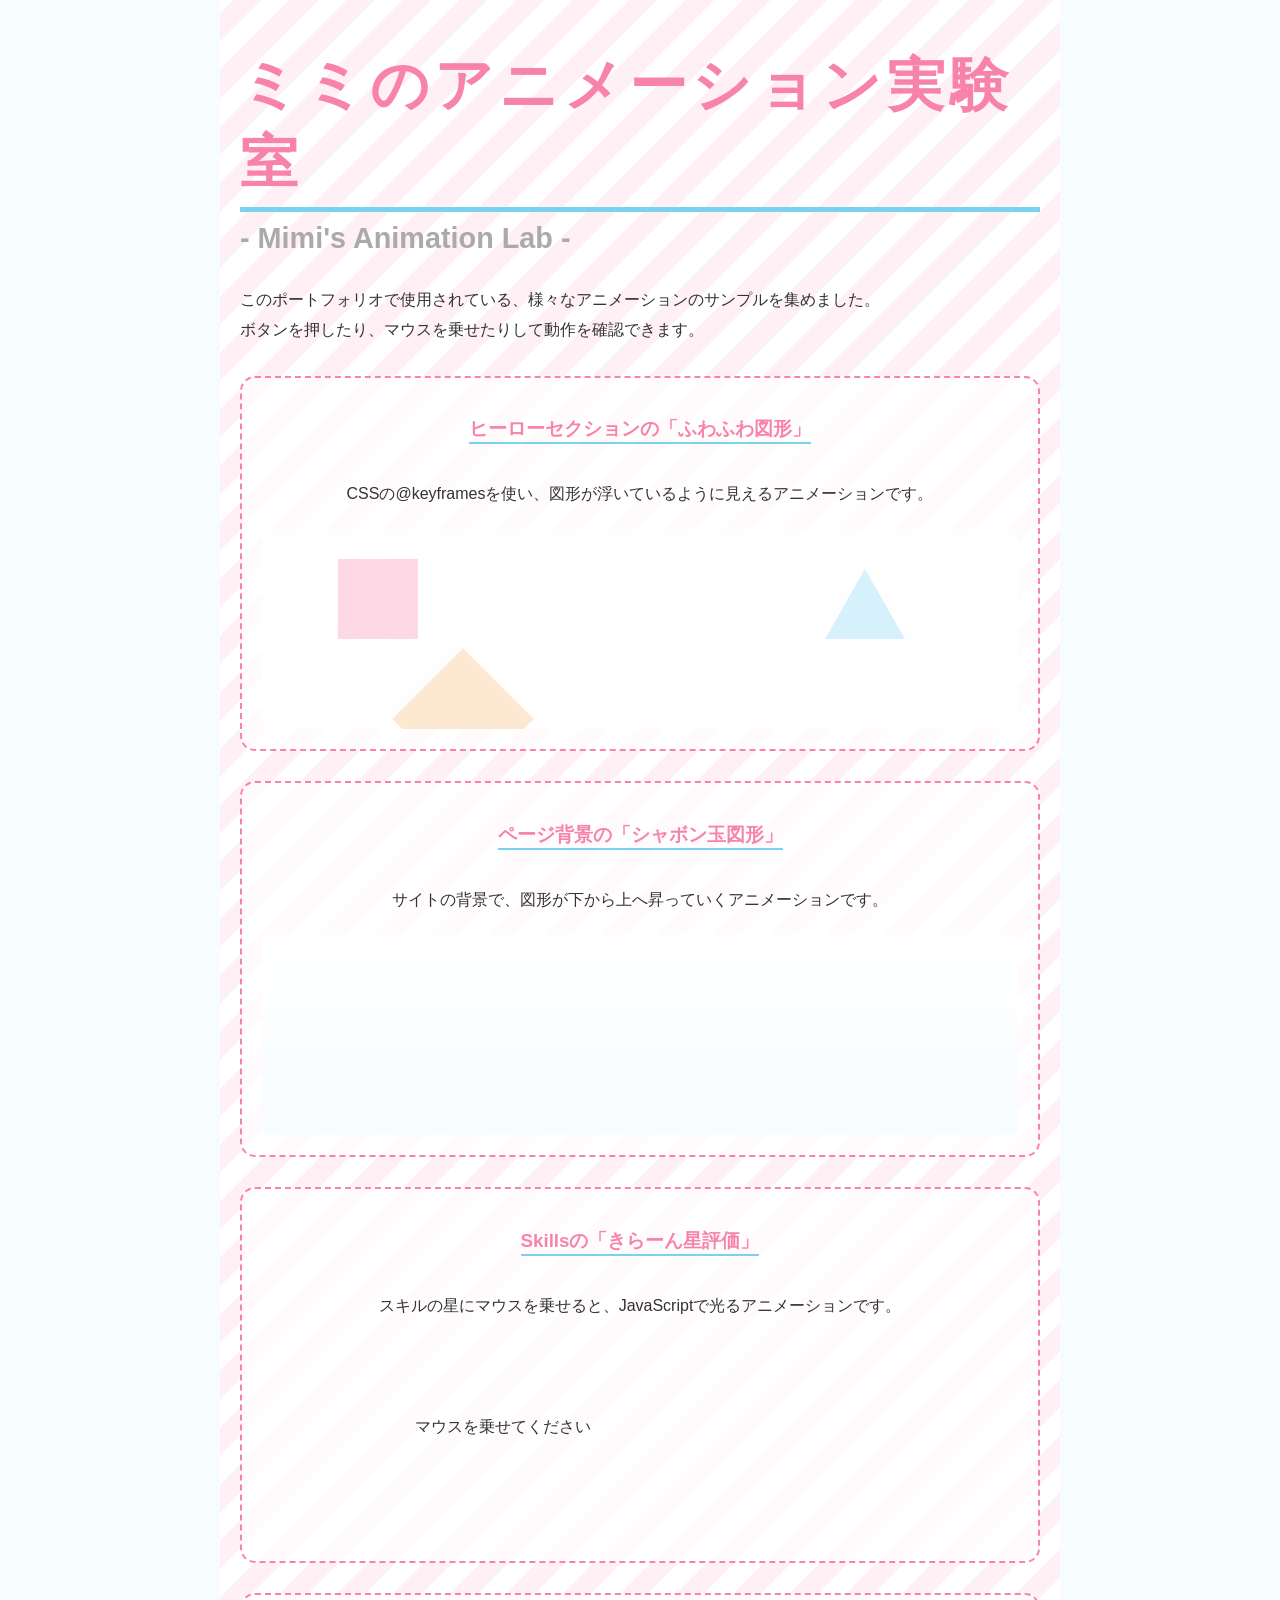
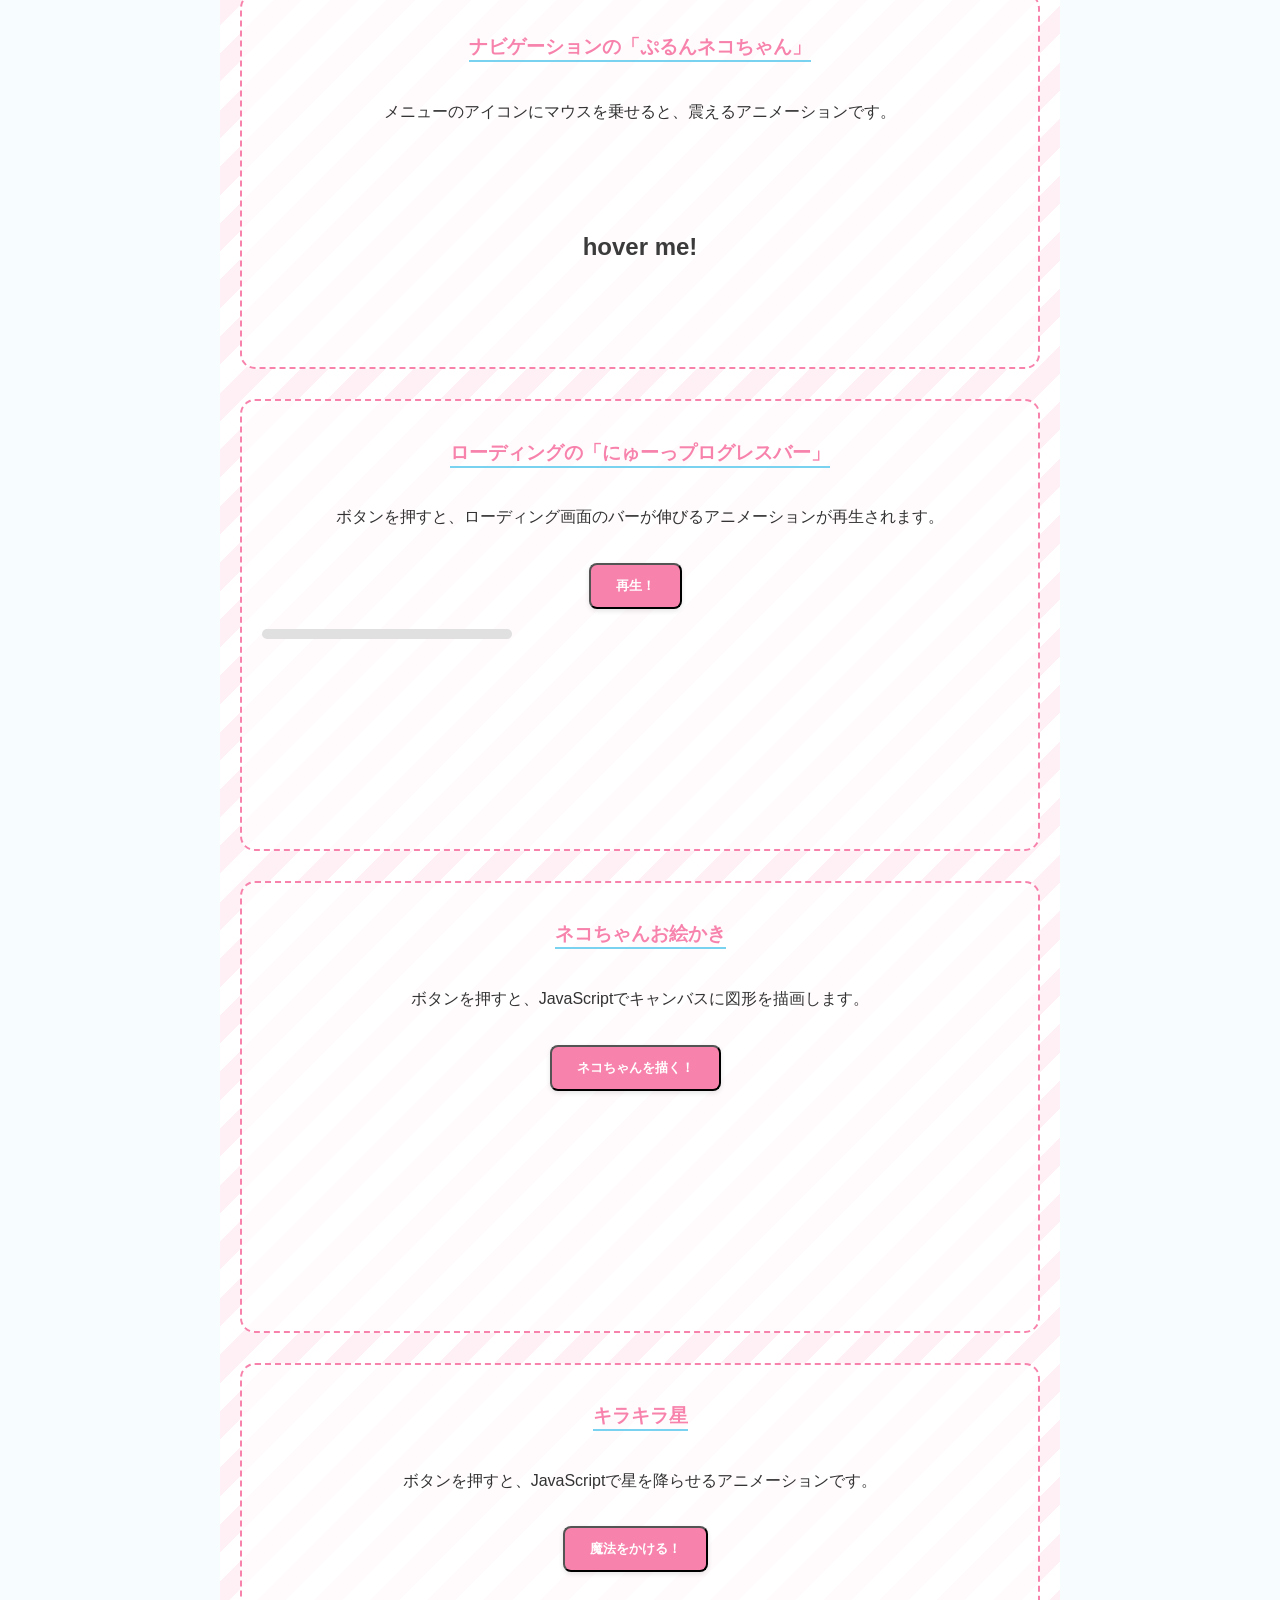
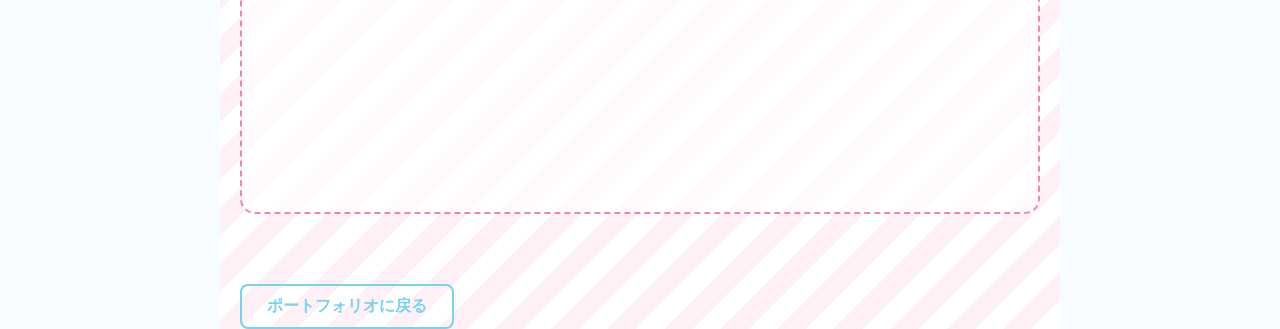
==== commit ff4f017a: "にゃん" ====
--- a/animation_test.html
+++ b/animation_test.html
@@ -8,15 +8,15 @@
     <link rel="stylesheet" href="animations.css" />
     <link rel="stylesheet" href="responsive.css" />
   </head>
-  <body>
+  <body class="animation-lab-page">
     <div class="work-detail">
       <main>
         <section class="work-description">
           <h1 class="mimi-special-title">ミミのアニメーション実験室</h1>
           <h2>- Mimi's Animation Lab -</h2>
           <p>
-            ご主人様がこのポートフォリオで使ってくれた、たくさんの素敵な魔法を集めてみましたにゃん！<br />
-            気になる魔法があったら、ボタンを押したり、マウスを乗せたりして遊んでみてにゃん♡
+            このポートフォリオで使用されている、様々なアニメーションのサンプルを集めました。<br />
+            ボタンを押したり、マウスを乗せたりして動作を確認できます。
           </p>
         </section>
 
@@ -24,7 +24,7 @@
         <section class="animation-playground">
           <h3>ヒーローセクションの「ふわふわ図形」</h3>
           <p>
-            CSSの@keyframesっていう魔法で、図形たちがふわふわ〜って浮いているみたいに見えるアニメーションですにゃ！
+            CSSの@keyframesを使い、図形が浮いているように見えるアニメーションです。
           </p>
           <div class="animation-canvas hero-animation-canvas">
             <div class="shape shape-square shape-1"></div>
@@ -36,9 +36,7 @@
         <!-- アニメーション2: シャボン玉みたいに昇る図形 -->
         <section class="animation-playground">
           <h3>ページ背景の「シャボン玉図形」</h3>
-          <p>
-            サイトの背景で、シャボン玉みたいに図形たちが下から上へ、しゅわしゅわ〜って昇っていくアニメーションですにゃ！
-          </p>
+          <p>サイトの背景で、図形が下から上へ昇っていくアニメーションです。</p>
           <div class="animation-canvas background-animation-canvas">
             <div class="shape shape-circle"></div>
             <div class="shape shape-square"></div>
@@ -52,12 +50,12 @@
         <section class="animation-playground">
           <h3>Skillsの「きらーん星評価」</h3>
           <p>
-            スキルのお星様にマウスを乗せると、JavaScriptの魔法で「きらーん！」って光るアニメーションですにゃ！
+            スキルの星にマウスを乗せると、JavaScriptで光るアニメーションです。
           </p>
           <div class="animation-canvas skills-animation-canvas">
             <div class="skill-item">
               <div class="skill-text">
-                <p>マウスを乗せてみてにゃん！</p>
+                <p>マウスを乗せてください</p>
                 <div class="skill-rating" data-rating="4">
                   <i class="fa-regular fa-star"></i
                   ><i class="fa-regular fa-star"></i
@@ -74,7 +72,7 @@
         <section class="animation-playground">
           <h3>ナビゲーションの「ぷるんネコちゃん」</h3>
           <p>
-            メニューにいるわたくしのお友達のネコちゃんにマウスを乗せると、「にゃん！」って感じでぷるんっと震える、かわいいアニメーションですにゃ！
+            メニューのアイコンにマウスを乗せると、震えるアニメーションです。
           </p>
           <div class="animation-canvas nav-animation-canvas">
             <a href="#"><i class="fa-solid fa-cat"></i> hover me!</a>
@@ -85,7 +83,7 @@
         <section class="animation-playground">
           <h3>ローディングの「にゅーっプログレスバー」</h3>
           <p>
-            ボタンを押すと、ローディング画面のバーが「にゅーっ」と伸びるアニメーションが再生されますにゃ！
+            ボタンを押すと、ローディング画面のバーが伸びるアニメーションが再生されます。
           </p>
           <button
             class="animation-trigger project-link"
@@ -103,9 +101,7 @@
         <!-- アニメーション6: ネコちゃんお絵かき -->
         <section class="animation-playground">
           <h3>ネコちゃんお絵かき</h3>
-          <p>
-            ボタンを押すと、JavaScriptの魔法で、キャンバスにわたくしのお顔を描いちゃいますにゃ！
-          </p>
+          <p>ボタンを押すと、JavaScriptでキャンバスに図形を描画します。</p>
           <button
             class="animation-trigger project-link"
             data-animation-type="draw-cat"
@@ -118,9 +114,7 @@
         <!-- アニメーション7: キラキラ星 -->
         <section class="animation-playground">
           <h3>キラキラ星</h3>
-          <p>
-            ボタンを押すと、JavaScriptの魔法で、キラキラのお星様をたくさん降らせてみせますにゃ！
-          </p>
+          <p>ボタンを押すと、JavaScriptで星を降らせるアニメーションです。</p>
           <button
             class="animation-trigger project-link"
             data-animation-type="sparkle-stars"
--- a/style.css
+++ b/style.css
@@ -3,8 +3,22 @@
   font-family: "Noto Sans JP", sans-serif; /* フォント */
   color: #333; /* 文字色 */
   margin: 0; /* ブラウザ標準の余白をリセット */
-  background-color: #f7fcff; /* サイト全体の基本的な背景色ですにゃ */
-
+  background-color: #f7fcff; /* サイト全体の基本的な背景色 */
+}
+
+/* サイト全体の背景エリア */
+.site-background {
+  position: fixed;
+  top: 0;
+  left: 0;
+  width: 100%;
+  height: 100%;
+  background: linear-gradient(to bottom, #ffffff, #f7fcff);
+  z-index: -2; /* 背景の図形よりも後ろに配置 */
+}
+
+/* サイト全体のラッパー */
+.site-wrapper {
   /* ページ全体をGridレイアウトにするにゃ */
   display: grid;
   grid-template-areas:
@@ -15,17 +29,6 @@
   min-height: 100vh; /* ページの最小の高さを画面の高さに */
 }
 
-/* サイト全体の壁紙になる魔法のエリアですにゃん */
-.site-background {
-  position: fixed;
-  top: 0;
-  left: 0;
-  width: 100%;
-  height: 100%;
-  background: linear-gradient(to bottom, #ffffff, #f7fcff);
-  z-index: -2; /* 背景の図形よりも、さらに後ろにいく魔法ですにゃ */
-}
-
 /*ヘッダー*/
 header {
   grid-area: header; /* headerエリアに配置 */
@@ -81,12 +84,7 @@
   justify-content: center; /* 垂直方向の中央揃え */
   align-items: center; /* 水平方向の中央揃え */
 
-  background-color: rgba(
-    255,
-    255,
-    255,
-    0.8
-  ); /* 背景を少しだけ透明な白にするにゃ */
+  background-color: rgba(255, 255, 255, 0.8); /* 背景を少し透明な白に */
   color: #000000; /* 文字；黒 */
 
   /* テキストのスタイル */
@@ -106,18 +104,18 @@
 }
 
 /* ==============================
-   ヒーローセクションの飾り付けの魔法
+   ヒーローセクションの飾り付け
    ============================== */
 
 .hero {
-  position: relative; /* 図形を絶対配置するための基準にするにゃ */
-  overflow: hidden; /* 画面からはみ出した図形を隠すにゃ */
+  position: relative; /* 図形を絶対配置するための基準 */
+  overflow: hidden; /* 画面からはみ出した図形を隠す */
 }
 
 .shape {
   position: absolute;
   opacity: 0.3; /* 少しだけ透明にして、ふんわりした感じに */
-  animation: float 8s ease-in-out infinite; /* 8秒かけてふわふわ浮き沈みするアニメーションを無限に繰り返すにゃ */
+  animation: float 8s ease-in-out infinite; /* 8秒かけて浮き沈みするアニメーションを無限に繰り返す */
 }
 
 /* 正方形 */
@@ -129,25 +127,25 @@
 .shape-triangle {
   width: 0;
   height: 0;
-  /* borderを使って三角形を作る魔法ですにゃ */
+  /* borderで三角形を作成 */
   border-left: 40px solid transparent;
   border-right: 40px solid transparent;
   border-bottom: 70px solid #79d2f0; /* 新しい水色 */
 }
 
-/* ひし形（正方形を45度回転させるにゃ） */
+/* ひし形（正方形を45度回転） */
 .shape-rhombus {
   background-color: #f9b268; /* 新しいオレンジ色 */
   transform: rotate(45deg);
 }
 
-/* 丸ですにゃ */
+/* 丸 */
 .shape-circle {
   background-color: #f8e473; /* 新しい黄色 */
   border-radius: 50%;
 }
 
-/* 図形たちの大きさと位置を個別に設定するにゃ */
+/* 図形の大きさと位置を個別に設定 */
 .shape-1 {
   width: 80px;
   height: 80px;
@@ -196,28 +194,28 @@
 }
 
 /* ==================================
-   【新しい！】ページ全体の背景の飾り付けの魔法
+   ページ全体の背景の飾り付け
    ================================== */
 
 .background-shapes {
-  position: fixed; /* スクロールしても背景が動かないように固定する魔法ですにゃ */
+  position: fixed; /* スクロールしても背景が動かないように固定 */
   top: 0;
   left: 0;
   width: 100%;
   height: 100%;
-  overflow: hidden; /* 画面からはみ出した図形を隠すにゃ */
-  z-index: -1; /* すべてのコンテンツの後ろに隠れる、一番大事な魔法ですにゃ */
+  overflow: hidden; /* 画面からはみ出した図形を隠す */
+  z-index: -1; /* すべてのコンテンツの後ろに配置 */
 }
 
 .background-shapes .shape,
 .background-animation-canvas .shape {
   position: absolute;
-  opacity: 0; /* 最初は見えないようにするにゃ */
-  animation: fly-up 15s linear infinite; /* 15秒かけてふわふわ昇るアニメーションにゃ */
-  bottom: -150px; /* 画面の下からスタートするにゃ */
-}
-
-/* 図形ごとに、飛ぶ場所や速さ、大きさを変える魔法ですにゃ */
+  opacity: 0; /* 最初は非表示 */
+  animation: fly-up 15s linear infinite; /* 15秒かけて昇るアニメーション */
+  bottom: -150px; /* 画面の下からスタート */
+}
+
+/* 図形ごとに、飛ぶ場所や速さ、大きさを変更 */
 .background-shapes .shape:nth-child(1),
 .background-animation-canvas .shape:nth-child(1) {
   left: 10%;
@@ -303,12 +301,7 @@
   justify-content: center; /* 垂直方向の中央揃え */
   align-items: center; /* 水平方向の中央揃え */
 
-  background-color: rgba(
-    255,
-    255,
-    255,
-    0.8
-  ); /* 背景を少しだけ透明な白にするにゃ */
+  background-color: rgba(255, 255, 255, 0.8); /* 背景を少し透明な白に */
   color: #333; /* 文字；黒 */
 
   /* テキストのスタイル */
@@ -341,7 +334,7 @@
 
 .profile-text strong {
   display: inline-block;
-  width: 100px; /* ラベルの幅を揃えるにゃ */
+  width: 100px; /* ラベルの幅を揃える */
 }
 
 .about-container {
@@ -364,12 +357,7 @@
 
 /* Skillsセクション */
 #skills {
-  background-color: rgba(
-    249,
-    249,
-    249,
-    0.8
-  ); /* 背景を少しだけ透明なグレーにするにゃ */
+  background-color: rgba(249, 249, 249, 0.8); /* 背景を少し透明なグレーに */
   text-align: center;
   padding: 80px 20px;
 }
@@ -385,7 +373,7 @@
 }
 
 #skills h3 {
-  border-bottom: 2.5px solid #79d2f0; /* 新しい水色に統一にゃ */
+  border-bottom: 2.5px solid #79d2f0; /* 新しい水色に統一 */
   display: inline-block;
 }
 
@@ -409,6 +397,12 @@
   height: 80px; /* アイコン画像の高さを揃える */
   object-fit: contain; /* 画像の比率を保ったまま収める */
   flex-shrink: 0; /* アイコンが縮まないようにする */
+  transition: transform 0.3s ease-in-out; /* アニメーションの準備 */
+}
+
+/* スキル全体にマウスを乗せたら、アイコンが動く */
+.skill-item:hover .skill-icon {
+  transform: scale(1.05) rotate(-5deg); /* 控えめに動かす */
 }
 
 .skill-text {
@@ -433,12 +427,7 @@
 #works {
   text-align: center; /* このセクションの中身をすべて中央揃えにする */
   padding: 80px 20px; /* 上下の余白を80px、左右の余白を20pxに */
-  background-color: rgba(
-    249,
-    249,
-    249,
-    0.8
-  ); /* 背景を少しだけ透明なグレーにするにゃ */
+  background-color: rgba(249, 249, 249, 0.8); /* 背景を少し透明なグレーに */
 }
 
 #works h2 {
@@ -462,7 +451,7 @@
 .work-item a {
   display: block;
   text-decoration: none;
-  color: #333; /* タイトルの文字を黒にするにゃ */
+  color: #333; /* タイトルの文字を黒に */
   border: 1px solid #ddd; /* 薄いグレーの枠線を追加するにゃ */
   border-radius: 8px;
   overflow: hidden;
@@ -471,9 +460,7 @@
 
 .work-item a:hover {
   box-shadow: 0 4px 15px rgba(0, 0, 0, 0.1);
-  transform: translateY(
-    -5px
-  ); /* マウスを乗せたらふわっと浮き上がる魔法ですにゃ */
+  transform: translateY(-5px); /* マウスを乗せたら浮き上がる */
 }
 
 .work-item img,
@@ -482,13 +469,19 @@
   height: 200px;
   object-fit: cover;
   display: block;
+  transition: transform 0.3s ease; /* ズームアニメーションの準備 */
 }
 
 .work-title {
   font-weight: bold;
   padding: 15px;
   text-align: center;
-  background-color: #f9f9f9; /* 背景を薄いグレーにするにゃ */
+  background-color: #f9f9f9; /* 背景を薄いグレーに */
+}
+
+/* カードにマウスを乗せたら、中の画像を少しだけ大きくする */
+.work-item a:hover img {
+  transform: scale(1.1); /* 1.1倍に拡大 */
 }
 
 /* 詳細ページのスタイル */
@@ -513,17 +506,19 @@
   font-size: 2.4rem;
   margin-top: 30px;
   margin-bottom: 15px;
-  border-left: 5px solid #79d2f0; /* 新しい水色に統一にゃ */
+  border-left: 5px solid #79d2f0; /* 新しい水色に統一 */
   padding-left: 0px;
 }
 
-.work-detail .mimi-special-title {
+/* アニメーション実験室だけの特別なタイトル */
+.animation-lab-page .mimi-special-title {
   font-family: "Zen Maru Gothic", sans-serif;
   color: #f783ac;
   border-bottom-color: #79d2f0;
 }
 
-.work-detail h2 {
+/* アニメーション実験室だけの特別なサブタイトル */
+.animation-lab-page .work-detail h2 {
   font-family: "Zen Maru Gothic", sans-serif;
   font-size: 1.8rem;
   color: #aaa;
@@ -549,6 +544,8 @@
   margin: 0;
   flex: 1; /* 空きスペースを均等に分け合う */
   min-width: 200px; /* 最小幅を指定して、小さくなりすぎないようにする */
+  overflow: hidden; /* 拡大した画像がはみ出さないようにする */
+  border-radius: 4px; /* 角を丸くして、画像と合わせる */
 }
 
 .work-detail .work-images img {
@@ -558,29 +555,35 @@
   border: 1px solid #ddd;
   border-radius: 4px;
   background-color: #f9f9f9; /* 画像の背景を少し色付けする */
+  transition: transform 0.3s ease; /* 0.3秒かけて変化させる */
+}
+
+/* figureタグにマウスを乗せたら、中のimgを少しだけ大きくする */
+.work-detail .work-images figure:hover img {
+  transform: scale(1.1); /* 1.1倍に拡大 */
 }
 
 .back-link {
   display: inline-block;
   margin-top: 40px;
   padding: 10px 25px;
-  border: 2px solid #79d2f0; /* サイトのテーマカラーの水色の枠線にゃ */
-  color: #79d2f0; /* 文字の色も水色にゃ */
-  background-color: transparent; /* 背景は透明にするにゃ */
+  border: 2px solid #79d2f0; /* サイトのテーマカラーの水色の枠線 */
+  color: #79d2f0; /* 文字の色も水色に */
+  background-color: transparent; /* 背景は透明に */
   text-decoration: none;
-  border-radius: 8px; /* 他のボタンと角の丸みを合わせるにゃ */
+  border-radius: 8px; /* 他のボタンと角の丸みを合わせる */
   font-weight: bold;
-  transition: all 0.3s; /* すべての変化を滑らかにする魔法ですにゃ */
+  transition: all 0.3s; /* すべての変化を滑らかにする */
 }
 
 .back-link:hover {
-  background-color: #79d2f0; /* マウスを乗せたら水色で塗りつぶすにゃ */
-  color: #fff; /* 文字の色は白にするにゃ */
-  transform: translateY(-2px); /* 少しだけ浮き上がるにゃ */
+  background-color: #79d2f0; /* マウスを乗せたら水色で塗りつぶす */
+  color: #fff; /* 文字の色は白にする */
+  transform: translateY(-2px); /* 少しだけ浮き上がる */
 }
 
 /* ==============================
-   アニメーション実験室の魔法
+   アニメーション実験室のスタイル
    ============================== */
 
 .animation-playground {
@@ -636,7 +639,7 @@
 }
 
 .cat-ear::before {
-  /* 耳の中のピンクの部分ですにゃ */
+  /* 耳の中のピンクの部分 */
   content: "";
   position: absolute;
   width: 0;
@@ -663,13 +666,13 @@
   right: 30px;
 }
 
-/* 作品詳細ページの外部リンクボタンの魔法ですにゃ */
+/* 作品詳細ページの外部リンクボタン */
 .project-link {
   display: inline-block;
   margin-top: 15px;
   margin-right: 10px; /* ボタンが隣り合うときのすき間 */
   padding: 12px 25px;
-  background-color: #f783ac; /* 新しいピンク色に統一にゃ */
+  background-color: #f783ac; /* 新しいピンク色に統一 */
   color: white;
   font-weight: bold;
   text-decoration: none;
@@ -680,11 +683,11 @@
 
 .project-link:hover {
   background-color: #e0749c; /* 少し濃いピンク色 */
-  transform: translateY(-2px); /* 少しだけ浮き上がるにゃ */
-}
-
-.work-detail {
-  /* ミミ特製のかわいいストライプ背景ですにゃ！ */
+  transform: translateY(-2px); /* 少しだけ浮き上がる */
+}
+
+/* アニメーション実験室だけの、ミミ特製のかわいいストライプ背景ですにゃ！ */
+.animation-lab-page .work-detail {
   background-image: repeating-linear-gradient(
     -45deg,
     #ffffff,
@@ -693,7 +696,8 @@
     #fff0f5 40px
   );
 }
-.animation-playground p {
+
+.animation-lab-page .animation-playground p {
   text-align: center;
   padding: 0;
   margin-bottom: 15px;
@@ -715,7 +719,7 @@
   overflow: hidden;
 }
 .background-animation-canvas .shape {
-  opacity: 0.15; /* 最初から見えるようにするにゃ */
+  opacity: 0.15; /* 最初から見えるようにする */
 }
 
 /* 星評価用のキャンバス */
@@ -725,17 +729,17 @@
   align-items: center;
 }
 
-/* --- 【ここから追加にゃん！】アニメーション実験室の星評価のための特別な魔法 --- */
-
-/* 星評価の土台のスタイルですにゃ */
+/* --- アニメーション実験室の星評価のためのスタイル --- */
+
+/* 星評価の土台のスタイル */
 .skills-animation-canvas .skill-rating {
-  position: relative; /* 金色のお星様を重ねるための基準点にするにゃ */
-  display: inline-block; /* 中身の幅に合わせるにゃ */
-}
-
-/* 空っぽのお星様（下の層）のスタイルですにゃ */
+  position: relative; /* 金色の星を重ねるための基準点 */
+  display: inline-block; /* 中身の幅に合わせる */
+}
+
+/* 空の星（下の層）のスタイル */
 .skills-animation-canvas .skill-rating > i {
-  color: #ccc; /* 空っぽのお星様は薄いグレーにするにゃ */
+  color: #ccc; /* 空の星は薄いグレーにする */
 }
 
 /* 金色のお星様（上の層）を作る魔法ですにゃ */
@@ -744,13 +748,13 @@
   position: absolute;
   top: 0;
   left: 0;
-  color: #ffc107; /* キラキラのゴールドですにゃ */
-  overflow: hidden; /* はみ出した部分を隠す魔法ですにゃ */
-  width: 0; /* 最初は隠しておく（幅を0にする）にゃ */
-  transition: width 0.5s ease-in-out; /* 0.5秒かけてにゅーっと現れる魔法ですにゃ */
-  font-family: "Font Awesome 6 Free"; /* Font Awesomeのフォントを使うおまじないですにゃ */
-  font-weight: 900; /* fa-solidと同じ太さにするおまじないですにゃ */
-  letter-spacing: 2.2px; /* お星様の間のスペースを調整するにゃ */
+  color: #ffc107; /* キラキラのゴールド */
+  overflow: hidden; /* はみ出した部分を隠す */
+  width: 0; /* 最初は隠しておく（幅を0にする） */
+  transition: width 0.5s ease-in-out; /* 0.5秒かけて現れるアニメーション */
+  font-family: "Font Awesome 6 Free"; /* Font Awesomeのフォントを使用 */
+  font-weight: 900; /* fa-solidと同じ太さにする */
+  letter-spacing: 2.2px; /* 星の間のスペースを調整 */
 }
 
 /* ぷるんネコちゃん用のキャンバス */
@@ -769,9 +773,9 @@
   color: #f783ac;
 }
 
-/* スキル全体にマウスを乗せたら、金色のお星様が現れる魔法ですにゃ */
+/* スキル全体にマウスを乗せたら、金色の星が現れる */
 .skills-animation-canvas .skill-item:hover .skill-rating::before {
-  /* JavaScriptで設定した幅（--rating-width）まで、にゅーっと伸びるにゃ */
+  /* JavaScriptで設定した幅（--rating-width）まで伸びる */
   width: var(--rating-width);
 }
 
@@ -779,7 +783,7 @@
   margin-top: 20px;
 }
 
-/* worksセクションのプレースホルダー画像のスタイルですにゃ */
+/* worksセクションのプレースホルダー画像のスタイル */
 .work-image-placeholder {
   width: 300px;
   height: 200px;
@@ -791,7 +795,7 @@
   color: #ccc;
 }
 
-/* アニメーション実験室の入り口にいる黒猫ちゃんの色ですにゃ */
+/* アニメーション実験室の入り口の黒猫の色 */
 .black-cat-placeholder {
   color: #333;
 }
@@ -845,14 +849,14 @@
     align-items: center; /* 中央に配置 */
   }
 
-  /* --- スマホでの年表デザインの魔法ですにゃ --- */
-
-  /* 中央の線を左端に移動させるにゃ */
+  /* --- スマホでの年表デザイン --- */
+
+  /* 中央の線を左端に移動 */
   .timeline::before {
     left: 10px;
   }
 
-  /* すべての項目を左側に寄せるにゃ */
+  /* すべての項目を左側に寄せる */
   .timeline-item {
     width: 100%;
     padding-left: 50px;
@@ -870,7 +874,7 @@
     left: 0;
   }
 
-  /* 吹き出しの矢印をすべて左向きにするにゃ */
+  /* 吹き出しの矢印をすべて左向きにする */
   .timeline-item:nth-child(odd) .timeline-content::before,
   .timeline-item:nth-child(even) .timeline-content::before {
     left: -15px;
@@ -885,12 +889,7 @@
    ============================== */
 
 #career {
-  background-color: rgba(
-    255,
-    255,
-    255,
-    0.8
-  ); /* 背景を少しだけ透明な白にするにゃ */
+  background-color: rgba(255, 255, 255, 0.8); /* 背景を少し透明な白に */
   padding: 80px 20px;
   text-align: center;
 }
@@ -928,7 +927,7 @@
 .timeline-item {
   position: relative;
   width: 50%;
-  padding: 10px 60px; /* 左右の余白を広げて、中央の線との距離を作るにゃ */
+  padding: 10px 60px; /* 左右の余白を広げて、中央の線との距離を作成 */
   box-sizing: border-box;
   margin-bottom: 20px; /* 上下の間隔を狭くするにゃ */
 }
@@ -974,6 +973,13 @@
   color: white;
   border-radius: 8px;
   position: relative;
+  transition: transform 0.3s, box-shadow 0.3s; /* アニメーションの準備 */
+}
+
+/* 年表の箱にマウスを乗せたら、浮き上がらせる */
+.timeline-item:hover .timeline-content {
+  transform: translateY(-3px); /* 少しだけ上に動かす */
+  box-shadow: 0 2px 8px rgba(0, 0, 0, 0.12); /* 影も控えめにする */
 }
 
 /* 吹き出しの矢印部分を作る */
@@ -988,14 +994,14 @@
 
 /* 左側の箱（奇数番目）の矢印を右向きに */
 .timeline-item:nth-child(odd) .timeline-content::before {
-  right: -18px; /* 箱の右側に配置（少しだけ外にずらすにゃ） */
+  right: -18px; /* 箱の右側に配置（少しだけ外にずらす） */
   border-width: 10px 0 10px 15px;
   border-color: transparent transparent transparent #79d2f0; /* 新しい水色 */
 }
 
 /* 右側の箱（偶数番目）の矢印を左向きに */
 .timeline-item:nth-child(even) .timeline-content::before {
-  left: -18px; /* 箱の左側に配置（少しだけ外にずらすにゃ） */
+  left: -18px; /* 箱の左側に配置（少しだけ外にずらす） */
   border-width: 10px 15px 10px 0;
   border-color: transparent #79d2f0 transparent transparent; /* 新しい水色 */
 }
@@ -1008,7 +1014,7 @@
 }
 
 /* ==============================
-   ローディング画面の魔法
+   ローディング画面のスタイル
    ============================== */
 
 /* ローディング画面全体 */
@@ -1018,13 +1024,13 @@
   left: 0;
   width: 100%;
   height: 100%;
-  background-color: rgba(255, 255, 255, 0.6); /* 背景を半透明の白にするにゃ */
-  backdrop-filter: blur(8px); /* 背景をぼかす魔法ですにゃ */
+  background-color: rgba(255, 255, 255, 0.6); /* 背景を半透明の白に */
+  backdrop-filter: blur(8px); /* 背景をぼかす */
   display: flex;
   flex-direction: column;
   justify-content: center;
   align-items: center;
-  z-index: 9999; /* 何よりも手前に表示するにゃ */
+  z-index: 9999; /* 何よりも手前に表示 */
   transition: opacity 1.2s, visibility 1.2s, backdrop-filter 1.2s,
     background-color 1.2s; /* ゆっくりふわっと消えるための準備 */
 }
@@ -1033,23 +1039,23 @@
 #loading-screen.loaded {
   opacity: 0; /* 透明にする */
   visibility: hidden; /* 見えなくして、クリックもできなくする */
-  backdrop-filter: blur(0px); /* ぼかしをなくすにゃ */
-  background-color: transparent; /* 背景も完全に透明にするにゃ */
-}
-
-/* ローディング画面のネコちゃんアイコンですにゃ */
+  backdrop-filter: blur(0px); /* ぼかしをなくす */
+  background-color: transparent; /* 背景も完全に透明にする */
+}
+
+/* ローディング画面のアイコン */
 .loader-icon {
-  font-size: 40px; /* アイコンの大きさを半分にするにゃ */
+  font-size: 40px; /* アイコンの大きさを半分にする */
   color: #f783ac;
-  /* animation: spin 2s linear infinite; */ /* くるくる回るアニメーションは止めるにゃ */
-}
-
-/* ローディング画面のコンテンツをまとめるコンテナですにゃ */
+  /* animation: spin 2s linear infinite; */ /* 回転アニメーションは停止 */
+}
+
+/* ローディング画面のコンテンツをまとめるコンテナ */
 .loader-container {
   display: flex;
-  flex-direction: column; /* ネコちゃんとバーを縦に並べる魔法ですにゃ */
-  align-items: center; /* 中央にきれいに揃えるにゃ */
-  gap: 15px; /* ネコちゃんとバーの間のすき間を調整するにゃ */
+  flex-direction: column; /* アイコンとバーを縦に並べる */
+  align-items: center; /* 中央に揃える */
+  gap: 15px; /* アイコンとバーの間のすき間を調整 */
 }
 
 .progress-bar-container {
@@ -1069,22 +1075,22 @@
   transition: width 2s ease-out; /* 2秒かけてにゅーっと伸びる */
 }
 
-/* ローディング中に背景がスクロールしないようにする魔法 */
+/* ローディング中に背景がスクロールしないようにする */
 .loading-active {
   overflow: hidden;
 }
 
 /* ==============================
-   ナビゲーションボタンのネコちゃん
+   ナビゲーションボタンのアイコン
    ============================== */
 
 nav ul li a .fa-cat {
-  margin-right: 8px; /* 文字との間にすき間を作るにゃ */
-  font-size: 0.9em; /* 文字より少しだけ小さくするにゃ */
+  margin-right: 8px; /* 文字との間にすき間を作成 */
+  font-size: 0.9em; /* 文字より少しだけ小さくする */
   transition: transform 0.3s ease-in-out;
 }
 
-/* マウスを乗せるとネコちゃんがぷるんっと震える魔法ですにゃ */
+/* マウスを乗せるとアイコンが震える */
 nav ul li a:hover .fa-cat {
   transform: scale(1.3) rotate(-15deg);
 }
--- a/animations.css
+++ b/animations.css
@@ -2,7 +2,7 @@
    アニメーションの定義
    ============================== */
 
-/* ヒーローセクションの図形をふわふわさせるアニメーション本体ですにゃ */
+/* ヒーローセクションの図形を浮遊させるアニメーション */
 @keyframes float {
   0% {
     transform: translateY(0px) rotate(0deg);
@@ -15,19 +15,19 @@
   }
 }
 
-/* 背景の図形をシャボン玉みたいに飛ばすアニメーションですにゃ */
+/* 背景の図形を飛ばすアニメーション */
 @keyframes fly-up {
   0% {
     transform: translateY(0) rotate(0deg);
     opacity: 0.1;
   }
   100% {
-    transform: translateY(-120vh) rotate(360deg); /* 画面の上まで飛んでいくにゃ */
+    transform: translateY(-120vh) rotate(360deg); /* 画面の上まで飛んでいく */
     opacity: 0;
   }
 }
 
-/* くるくる回すためのアニメーション本体ですにゃ */
+/* 回転させるためのアニメーション */
 @keyframes spin {
   0% {
     transform: rotate(0deg);
@@ -37,7 +37,7 @@
   }
 }
 
-/* 下から上にふわふわ昇るアニメーション本体ですにゃ */
+/* 下から上に昇るアニメーション */
 @keyframes fly-up {
   0% {
     transform: translateY(0);
--- a/responsive.css
+++ b/responsive.css
@@ -22,9 +22,9 @@
     align-items: center; /* 中央に配置 */
   }
 
-  /* --- スマホでの年表デザインの魔法ですにゃ --- */
+  /* --- スマホでの年表デザイン --- */
 
-  /* 中央の線を左端に移動させるにゃ */
+  /* 中央の線を左端に移動 */
   .timeline::before {
     left: 10px;
   }
@@ -47,7 +47,7 @@
     left: 0;
   }
 
-  /* 吹き出しの矢印をすべて左向きにするにゃ */
+  /* 吹き出しの矢印をすべて左向きにする */
   .timeline-item:nth-child(odd) .timeline-content::before,
   .timeline-item:nth-child(even) .timeline-content::before {
     left: -15px;
